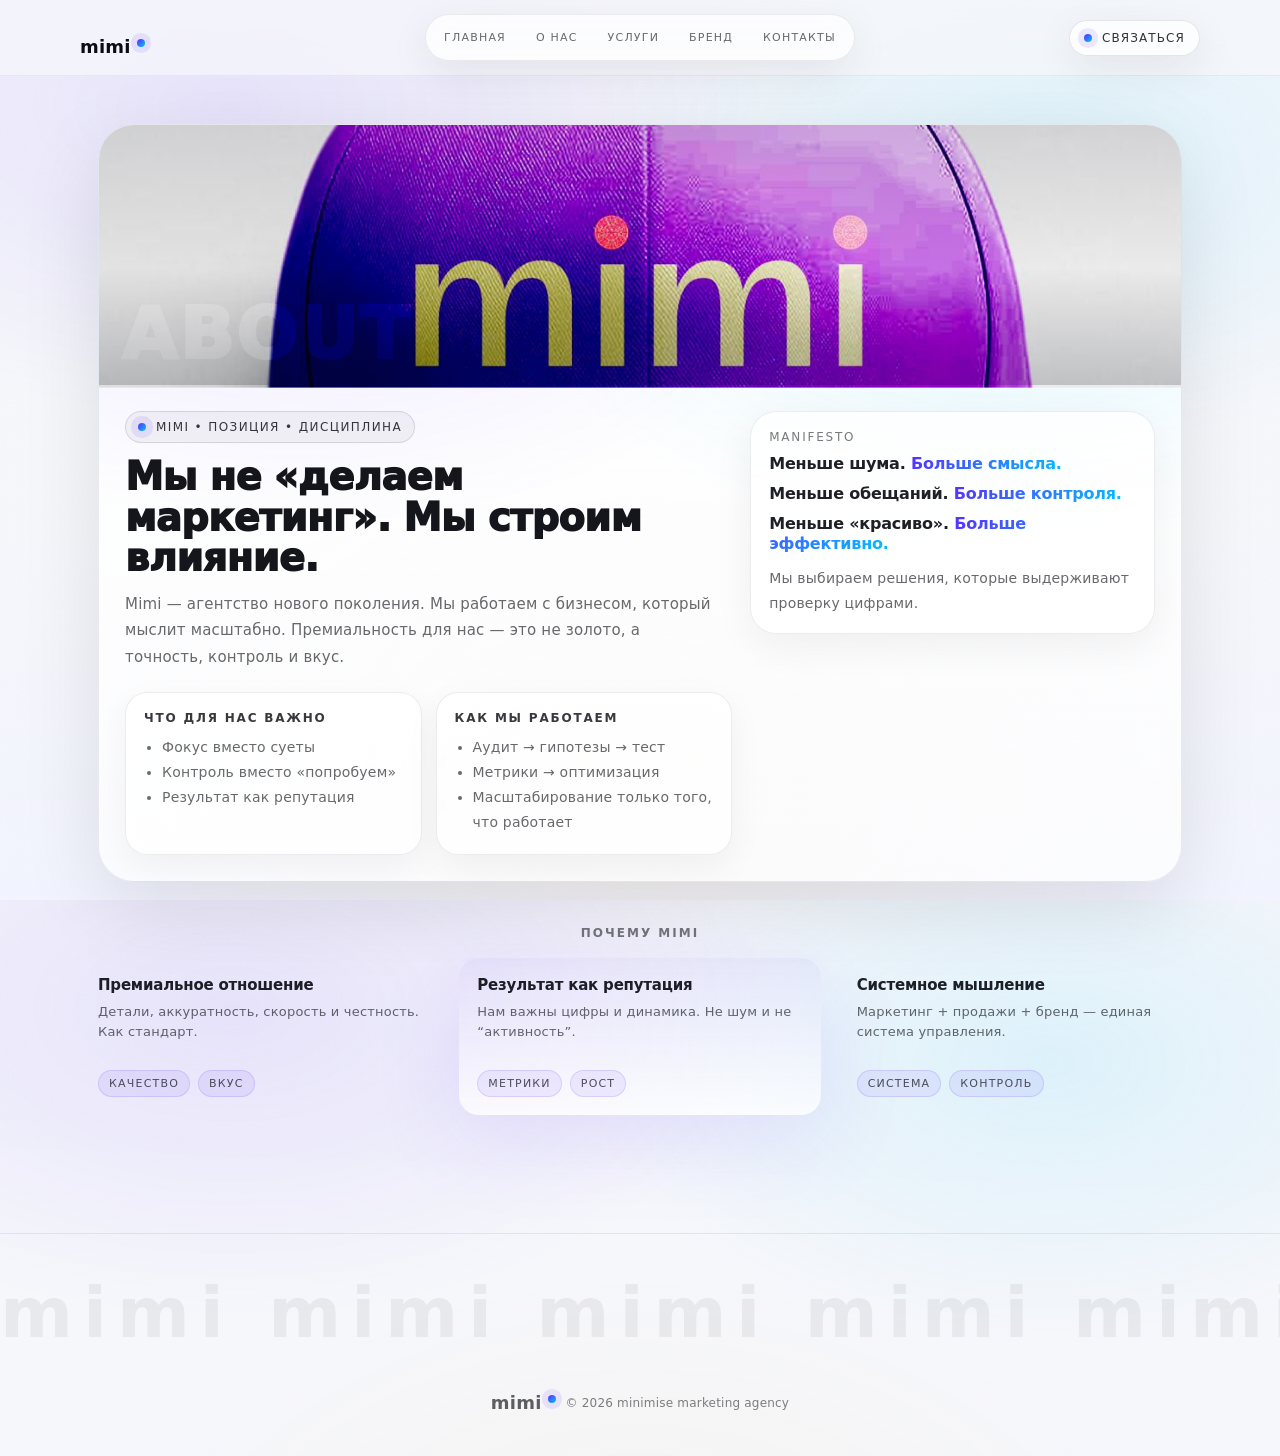
==== mimi - page/about.html @ a6c49bd4 "Add files via upload" ====
<!doctype html>
<html lang="ru">
<head>
  <meta charset="utf-8" />
  <meta name="viewport" content="width=device-width,initial-scale=1" />
  <title>О нас — mimi</title>
  <meta name="description" content="mimi — агентство нового поколения. Премиальное отношение. Результат как репутация." />

  <link rel="stylesheet" href="https://cdn.jsdelivr.net/npm/bootstrap-icons@1.11.3/font/bootstrap-icons.min.css" />

  <style>
    :root{
      --page-accent: rgba(91,44,255,.10);
      --page-accent2: rgba(0,194,255,.10);
    }
    .page-hero{
      padding: 18px;
    }
    .page-hero .shell{
      border-radius: 36px;
      border: 1px solid rgba(15,23,42,.08);
      box-shadow: 0 24px 80px rgba(2,6,23,.10);
      overflow:hidden;
      background:
        radial-gradient(900px 520px at 18% 12%, var(--page-accent), transparent 60%),
        radial-gradient(760px 460px at 82% 18%, var(--page-accent2), transparent 62%),
        linear-gradient(180deg, rgba(255,255,255,.92), rgba(255,255,255,.72));
    }
    .page-hero .band{
      position:relative;
      min-height: 260px;
      background: #e9edf7;
    }
    .page-hero .band img{
      position:absolute; inset:0;
      width:100%; height:100%;
      object-fit: cover;
      object-position: center 35%;
      transform: scale(1.02);
      filter: saturate(1.03) contrast(1.02);
    }
    .page-hero .band::after{
      content:"";
      position:absolute; inset:0;
      background: linear-gradient(180deg, rgba(2,6,23,.10), rgba(2,6,23,.00) 55%, rgba(2,6,23,.18));
      pointer-events:none;
    }
    .page-hero .water{
      position:absolute; inset:0;
      display:flex; align-items:flex-end;
      padding: 18px 22px;
      pointer-events:none;
      mix-blend-mode: soft-light;
    }
    .page-hero .water span{
      font-size: clamp(34px, 6vw, 72px);
      font-weight: 950;
      letter-spacing: 2px;
      text-transform: uppercase;
      color: rgba(255,255,255,.55);
      line-height: .9;
      white-space: nowrap;
    }
    .page-hero .body{
      padding: 26px;
      display:grid;
      grid-template-columns: 1.2fr .8fr;
      gap: 18px;
      align-items:start;
    }
    .page-hero h1{
      margin:0;
      font-size: clamp(28px, 3.0vw, 48px);
      line-height: 1.06;
      letter-spacing: -0.6px;
      font-weight: 950;
      color: rgba(11,13,18,.96);
    }
    .page-hero p{
      margin: 12px 0 0;
      color: rgba(11,13,18,.62);
      line-height: 1.75;
      font-size: 15px;
      max-width: 62ch;
    }
    .manifesto{
      border-radius: 26px;
      border: 1px solid rgba(15,23,42,.08);
      background: rgba(255,255,255,.78);
      box-shadow: 0 12px 40px rgba(2,6,23,.06);
      padding: 18px;
    }
    .manifesto .cap{
      font-size: 12px;
      letter-spacing: 1.8px;
      text-transform: uppercase;
      color: rgba(11,13,18,.55);
      margin-bottom: 10px;
    }
    .manifesto .line{
      font-weight: 900;
      letter-spacing:-.2px;
      color: rgba(11,13,18,.92);
      line-height: 1.25;
      margin: 10px 0;
    }
    .manifesto .line b{
      background: linear-gradient(135deg, #5b2cff, #00c2ff);
      -webkit-background-clip:text;
      background-clip:text;
      color: transparent;
    }
    .split{
      margin-top: 22px;
      display:grid;
      grid-template-columns: 1fr 1fr;
      gap: 14px;
    }
    .pane{
      border-radius: 22px;
      border: 1px solid rgba(15,23,42,.08);
      background: rgba(255,255,255,.72);
      box-shadow: 0 12px 34px rgba(2,6,23,.05);
      padding: 18px;
    }
    .pane h3{
      margin:0;
      font-size: 12px;
      letter-spacing: 1.8px;
      text-transform: uppercase;
      color: rgba(11,13,18,.82);
    }
    .pane ul{
      margin: 10px 0 0 18px;
      padding: 0;
      color: rgba(11,13,18,.62);
      line-height:1.8;
      font-size: 14px;
    }

    @media (max-width: 980px){
      .page-hero .body{ grid-template-columns: 1fr; }
      .split{ grid-template-columns: 1fr; }
    }
  </style>

  <style>
     :root{
      --bg: #f6f7fb;
      --bg2: #ffffff;
      --text: #0b0d12;
      --muted: rgba(11,13,18,.62);
      --muted2: rgba(11,13,18,.45);
      --stroke: rgba(15, 23, 42, .10);
      --stroke2: rgba(15, 23, 42, .16);

      --brand: #5b2cff;           /* soft violet */
      --brand2:#00c2ff;           /* cyan */
      --lime: #eaff41;

      --shadow: 0 24px 80px rgba(2,6,23,.10);
      --shadow2: 0 12px 40px rgba(2,6,23,.08);

      --r-xl: 28px;
      --r-lg: 20px;
      --r-md: 16px;
      --r-sm: 14px;

      --container: 1120px;
      --gap: 18px;

      --ease: cubic-bezier(.2,.8,.2,1);
      --t: 220ms var(--ease);
      --t2: 520ms var(--ease);

      --blur: 12px;
    }

    *{ box-sizing:border-box; }
    html,body{ height:100%; }
    body{
      margin:0;
      color: var(--text);
      background:
        radial-gradient(900px 520px at 18% 12%, rgba(91,44,255,.10), transparent 60%),
        radial-gradient(760px 460px at 82% 18%, rgba(0,194,255,.10), transparent 62%),
        radial-gradient(900px 680px at 50% 88%, rgba(255,176,0,.06), transparent 62%),
        linear-gradient(180deg, #f7f7fb 0%, #f6f7fb 60%, #f2f4ff 100%);
      font-family: ui-sans-serif, system-ui, -apple-system, Segoe UI, Roboto, Inter, Arial, "Helvetica Neue", sans-serif;
      letter-spacing: .2px;
      overflow-x:hidden;
    }

    a{ color:inherit; text-decoration:none; }
    button{ font:inherit; color:inherit; background:none; border:none; }
    img{ max-width:100%; height:auto; }

    .container{
      width:min(var(--container), calc(100% - 40px));
      margin-inline:auto;
    }

    /* ====== subtle grain (optional, clean) ====== */
    .grain{
      pointer-events:none;
      position:fixed;
      inset:-30%;
      z-index:-1;
      background-image:url("data:image/svg+xml,%3Csvg xmlns='http://www.w3.org/2000/svg' width='220' height='220'%3E%3Cfilter id='n'%3E%3CfeTurbulence type='fractalNoise' baseFrequency='.8' numOctaves='3' stitchTiles='stitch'/%3E%3C/filter%3E%3Crect width='220' height='220' filter='url(%23n)' opacity='.2'/%3E%3C/svg%3E");
      opacity:.05;
      mix-blend-mode:multiply;
      transform:rotate(2deg);
    }

    /* ====== Header (Apple-ish pill nav) ====== */
    header{
      position: sticky;
      top:0;
      z-index:50;
      background: rgba(246,247,251,.72);
      backdrop-filter: blur(var(--blur));
      border-bottom: 1px solid rgba(15, 23, 42, .06);
    }

    .topbar{
      display:flex;
      align-items:center;
      justify-content:space-between;
      padding: 14px 0;
      gap: 14px;
    }

    .brand{
      display:flex;
      align-items:center;
      gap:10px;
      min-width: 180px;
    }

    .logo{
      font-weight: 860;
      letter-spacing: .2px;
      font-size: 18px;
      line-height:1;
      text-transform: lowercase;
      position:relative;
    }
    .logo::after{
      content:"";
      display:inline-block;
      width:8px;height:8px;
      border-radius:999px;
      background: linear-gradient(135deg, var(--brand), var(--brand2));
      margin-left:6px;
      transform: translateY(-6px);
      box-shadow: 0 0 0 6px rgba(91,44,255,.10);
    }

    .nav-pill{
      display:flex;
      align-items:center;
      justify-content:center;
      gap: 6px;
      padding: 6px;
      border-radius: 999px;
      border: 1px solid rgba(15,23,42,.08);
      background: rgba(255,255,255,.68);
      box-shadow: var(--shadow2);
      backdrop-filter: blur(var(--blur));
    }

    .navlink{
      font-size: 11px;
      text-transform: uppercase;
      letter-spacing: 1.2px;
      color: rgba(11,13,18,.62);
      padding: 10px 12px;
      border-radius: 999px;
      transition: background var(--t), color var(--t), transform var(--t);
      white-space:nowrap;
    }
    .navlink:hover{
      color: rgba(11,13,18,.92);
      background: rgba(91,44,255,.08);
      transform: translateY(-1px);
    }

    .header-actions{
      display:flex;
      justify-content:flex-end;
      min-width: 180px;
      gap: 10px;
      align-items:center;
    }

    /* UIverse-like button style */
    .btn{
      display:inline-flex;
      align-items:center;
      justify-content:center;
      gap: 10px;
      padding: 12px 16px;
      border-radius: 999px;
      border: 1px solid rgba(15,23,42,.10);
      background: rgba(255,255,255,.72);
      cursor:pointer;
      transition: transform var(--t), background var(--t), border-color var(--t), box-shadow var(--t);
      box-shadow: var(--shadow2);
      user-select:none;
      font-size: 14px;
      color: rgba(11,13,18,.92);
    }
    .btn:hover{
      transform: translateY(-2px);
      background: rgba(255,255,255,.92);
      border-color: rgba(91,44,255,.22);
      box-shadow: var(--shadow);
    }

    .btn-primary{
      background: linear-gradient(135deg, rgba(91,44,255,.95), rgba(0,194,255,.90));
      border-color: rgba(91,44,255,.35);
      color:#fff;
      box-shadow: 0 18px 60px rgba(91,44,255,.18);
    }
    .btn-primary:hover{
      transform: translateY(-2px) scale(1.01);
      box-shadow: 0 26px 90px rgba(91,44,255,.22);
      border-color: rgba(0,194,255,.40);
    }

    /* UIverse-like arrow chip */
    .btn .arrow{
      width: 28px; height: 28px;
      border-radius: 999px;
      background: rgba(255,255,255,.18);
      display:inline-grid; place-items:center;
      transition: transform var(--t), background var(--t);
    }
    .btn:hover .arrow{ transform: translateX(2px); }
    .btn:not(.btn-primary) .arrow{ background: rgba(11,13,18,.06); }

    .pill-mini{
      display:inline-flex;
      align-items:center;
      gap:10px;
      padding: 10px 14px;
      border-radius:999px;
      border: 1px solid rgba(15,23,42,.10);
      background: rgba(255,255,255,.72);
      box-shadow: var(--shadow2);
      transition: transform var(--t), background var(--t), border-color var(--t);
      cursor:pointer;
      user-select:none;
      white-space:nowrap;
      font-size: 12px;
      letter-spacing: 1.1px;
      text-transform: uppercase;
      color: rgba(11,13,18,.84);
    }
    .pill-mini:hover{
      transform: translateY(-2px);
      background: rgba(255,255,255,.92);
      border-color: rgba(91,44,255,.22);
    }
    .pill-mini .dot{
      width:8px;height:8px;border-radius:99px;
      background: linear-gradient(135deg, var(--brand), var(--brand2));
      box-shadow: 0 0 0 6px rgba(91,44,255,.10);
    }

    .burger{
      display:none;
      width: 44px;
      height: 44px;
      border-radius: 999px;
      border: 1px solid rgba(15,23,42,.10);
      background: rgba(255,255,255,.72);
      box-shadow: var(--shadow2);
      cursor:pointer;
      transition: transform var(--t), background var(--t), border-color var(--t);
    }
    .burger:hover{
      transform: translateY(-2px);
      background: rgba(255,255,255,.92);
      border-color: rgba(91,44,255,.22);
    }
    .burger span{
      display:block;
      width: 16px;
      height: 2px;
      margin: 2px auto;
      background: rgba(11,13,18,.82);
      border-radius: 99px;
    }

    /* ====== Mobile menu ====== */
    .menu-overlay{
      position: fixed;
      inset: 0;
      z-index: 80;
      display: none;
      background: rgba(2,6,23,.45);
      backdrop-filter: blur(10px);
    }
    .menu-overlay.open{ display:block; }

    .menu-panel{
      position: absolute;
      right: 12px;
      left: 12px;
      top: 12px;
      border-radius: 22px;
      border: 1px solid rgba(255,255,255,.18);
      background: rgba(255,255,255,.90);
      box-shadow: 0 24px 80px rgba(2,6,23,.28);
      padding: 14px;
      transform: translateY(-8px);
      opacity: 0;
      transition: transform var(--t2), opacity var(--t2);
    }
    .menu-overlay.open .menu-panel{
      transform: translateY(0);
      opacity: 1;
    }

    .menu-head{
      display:flex;
      align-items:center;
      justify-content:space-between;
      gap: 12px;
      padding: 6px 6px 10px;
      border-bottom: 1px solid rgba(15,23,42,.08);
    }
    .menu-close{
      width: 44px;
      height: 44px;
      border-radius: 999px;
      border: 1px solid rgba(15,23,42,.10);
      background: rgba(255,255,255,.80);
      cursor:pointer;
      font-size: 24px;
      line-height: 1;
    }
    .menu-links{
      display:grid;
      gap: 8px;
      padding: 12px 6px;
    }
    .menu-link{
      padding: 12px 14px;
      border-radius: 16px;
      border: 1px solid rgba(15,23,42,.08);
      background: rgba(91,44,255,.06);
      color: rgba(11,13,18,.90);
      font-size: 12px;
      letter-spacing: 1.2px;
      text-transform: uppercase;
    }
    .menu-actions{ padding: 6px; display:grid; gap: 10px; }
    .hint{ font-size: 12px; color: rgba(11,13,18,.55); }

    body.menu-open{ overflow:hidden; }

    /* ====== Sections / cards ====== */
    main{ padding: 30px 0 64px; }

    .card{
      background: rgba(255,255,255,.72);
      border: 1px solid rgba(15,23,42,.08);
      border-radius: var(--r-xl);
      box-shadow: var(--shadow2);
      overflow:hidden;
      position:relative;
    }

    .section-head{
      display:flex;
      align-items:flex-end;
      justify-content:space-between;
      gap: 16px;
      margin-top: 26px;
    }

    .section-title{
      margin:0;
      font-size: 12px;
      letter-spacing: 2px;
      text-transform: uppercase;
      width: 100%;
      color: rgba(11,13,18,.55);
      text-align: center;
    }

    .grid{
      display:grid;
      gap: var(--gap);
      margin-top: var(--gap);
    }
    .grid-2{ grid-template-columns: 1fr 1fr; }
    .grid-3{ grid-template-columns: 1fr 1fr 1fr; }

    /* ====== HERO (UPDATED: premium + photo) ====== */
    .hero{ padding: 18px; }

    .hero-shell{
      padding: 0; /* photo needs edge-to-edge inside */
      border-radius: calc(var(--r-xl) + 8px);
      border: 1px solid rgba(15,23,42,.08);
      box-shadow: var(--shadow);
      overflow:hidden;
      display:grid;
      grid-template-columns: 1.1fr .9fr;
      min-height: 560px;
      background: rgba(255,255,255,.72);
      position: relative;
      isolation: isolate;
    }

    /* top photo band (like SMARTBOT large image area) */
    .hero-band{
      grid-column: 1 / -1;
      position: relative;
      min-height: 280px;
      background: #e9edf7;
      overflow:hidden;
    }

    .hero-band img{
      position:absolute;
      inset:0;
      width:100%;
      height:100%;
      object-fit: cover;
      object-position: center 30%;
      transform: scale(1.02);
      filter: saturate(1.02) contrast(1.02);
    }

    /* subtle overlay for readability */
    .hero-band::after{
      content:"";
      position:absolute;
      inset:0;
      background:
        radial-gradient(900px 520px at 10% 10%, rgba(91,44,255,.22), transparent 55%),
        radial-gradient(760px 460px at 92% 12%, rgba(0,194,255,.18), transparent 60%),
        linear-gradient(180deg, rgba(2,6,23,.08), rgba(2,6,23,.00) 55%, rgba(2,6,23,.14));
      pointer-events:none;
      z-index:1;
    }

    /* big watermark text across photo */
    .hero-watermark{
      position:absolute;
      inset: 0;
      z-index: 2;
      display:flex;
      align-items:flex-end;
      padding: 18px 22px;
      pointer-events:none;
      mix-blend-mode: soft-light;
    }
    .hero-watermark span{
      font-size: clamp(40px, 7vw, 86px);
      font-weight: 950;
      letter-spacing: 2px;
      text-transform: uppercase;
      color: rgba(255,255,255,.55);
      line-height: .9;
      white-space: nowrap;
    }

    .hero-body{
      grid-column: 1 / -1;
      display:grid;
      grid-template-columns: 1.1fr .9fr;
      gap: 22px;
      padding: 26px;
      background:
        linear-gradient(180deg, rgba(255,255,255,.92), rgba(255,255,255,.72));
    }

    /* stronger, more confident first screen typography */
    .kicker{
      display:inline-flex;
      align-items:center;
      gap:10px;
      padding: 8px 12px;
      border-radius:999px;
      border: 1px solid rgba(15,23,42,.12);
      background: rgba(11,13,18,.04);
      color: rgba(11,13,18,.82);
      font-size: 12px;
      letter-spacing: 1.4px;
      text-transform: uppercase;
      margin-bottom: 14px;
    }
    .kicker i{
      width:8px;height:8px;border-radius:99px;
      background: linear-gradient(135deg, var(--brand), var(--brand2));
      box-shadow: 0 0 0 7px rgba(91,44,255,.10);
      display:inline-block;
    }

    .h1{
      margin: 0;
      font-size: clamp(34px, 3.7vw, 62px);
      line-height: 1.02;
      letter-spacing: -0.8px;
      font-weight: 950;
      color: rgba(11,13,18,.96);
    }
    .h1 .accent{
      background: linear-gradient(135deg, var(--brand), var(--brand2));
      -webkit-background-clip: text;
      background-clip: text;
      color: transparent;
    }

    .lead{
      margin: 14px 0 0;
      color: rgba(11,13,18,.62);
      font-size: 15.5px;
      line-height: 1.7;
      max-width: 58ch;
    }

    /* premium “proof” row (tight, confident, minimal) */
    .proof{
      display:flex;
      flex-wrap:wrap;
      gap: 10px;
      margin-top: 16px;
    }
    .proof .p{
      display:inline-flex;
      align-items:center;
      gap: 8px;
      padding: 8px 10px;
      border-radius: 999px;
      border: 1px solid rgba(15,23,42,.10);
      background: rgba(255,255,255,.72);
      color: rgba(11,13,18,.78);
      font-size: 12px;
      letter-spacing: 1.1px;
      text-transform: uppercase;
      box-shadow: 0 10px 26px rgba(2,6,23,.06);
    }
    .proof .p i{ opacity:.9; }

    .hero-actions{
      display:flex;
      flex-wrap:wrap;
      gap: 12px;
      margin: 22px 0 0;
      align-items:center;
    }

    .socials{
      display:flex;
      gap: 10px;
      margin-left: 4px;
    }
    .iconbtn{
      width: 42px; height: 42px;
      border-radius: 999px;
      display:grid; place-items:center;
      border: 1px solid rgba(15,23,42,.10);
      background: rgba(255,255,255,.72);
      box-shadow: var(--shadow2);
      transition: transform var(--t), background var(--t), border-color var(--t);
    }
    .iconbtn:hover{
      transform: translateY(-2px);
      border-color: rgba(91,44,255,.22);
      background: rgba(91,44,255,.06);
    }

    /* right hero mock (kept) */
    .mock{
      border-radius: 26px;
      border: 1px solid rgba(15,23,42,.10);
      background: rgba(255,255,255,.80);
      box-shadow: var(--shadow);
      padding: 16px;
      overflow:hidden;
      position:relative;
      min-height: 360px;
    }
    .mock::before{
      content:"";
      position:absolute;
      inset:-40%;
      background:
        radial-gradient(420px 280px at 30% 30%, rgba(91,44,255,.16), transparent 60%),
        radial-gradient(420px 280px at 70% 60%, rgba(0,194,255,.12), transparent 60%);
      transform: rotate(8deg);
      opacity:.9;
      pointer-events:none;
    }
    .mock-top{
      position:relative;
      display:flex;
      align-items:center;
      justify-content:space-between;
      gap: 12px;
      margin-bottom: 14px;
    }
    .mock-chip{
      display:inline-flex;
      align-items:center;
      gap: 8px;
      padding: 10px 12px;
      border-radius: 999px;
      border: 1px solid rgba(15,23,42,.10);
      background: rgba(255,255,255,.78);
      color: rgba(11,13,18,.78);
      font-size: 12px;
    }
    .mock-search{
      flex:1;
      display:flex;
      align-items:center;
      gap: 8px;
      padding: 10px 12px;
      border-radius: 999px;
      border: 1px solid rgba(15,23,42,.10);
      background: rgba(255,255,255,.78);
      color: rgba(11,13,18,.55);
      font-size: 12px;
    }
    .mock-grid{
      position:relative;
      display:grid;
      gap: 12px;
      margin-top: 12px;
    }
    .mock-card{
      border-radius: 18px;
      border: 1px solid rgba(15,23,42,.10);
      background: rgba(255,255,255,.78);
      padding: 14px;
      box-shadow: 0 10px 26px rgba(2,6,23,.08);
    }
    .mock-card .row{
      display:flex;
      align-items:flex-start;
      justify-content:space-between;
      gap: 10px;
    }
    .badge{
      width: 38px; height: 38px;
      border-radius: 14px;
      background: linear-gradient(135deg, rgba(91,44,255,.16), rgba(0,194,255,.14));
      border: 1px solid rgba(91,44,255,.18);
      display:grid;
      place-items:center;
      color: rgba(11,13,18,.85);
    }
    .mock-title{
      margin:0;
      font-weight: 820;
      font-size: 14px;
      letter-spacing: -.2px;
    }
    .mock-sub{
      margin: 4px 0 0;
      font-size: 12px;
      color: rgba(11,13,18,.55);
    }
    .tagrow{ display:flex; gap: 8px; flex-wrap:wrap; margin-top: 10px; }
    .tag{
      font-size: 11px;
      padding: 6px 10px;
      border-radius: 999px;
      border: 1px solid rgba(15,23,42,.10);
      background: rgba(255,255,255,.72);
      color: rgba(11,13,18,.70);
    }

    /* ====== Services (your content preserved, layout cleaned) ====== */
    .services{
      padding: 24px;
    }
    .services-head{
      display:flex;
      align-items:flex-start;
      justify-content:space-between;
      gap: 18px;
      flex-wrap:wrap;
      margin-bottom: 16px;
    }
    .services-title{
      margin:0;
      font-size: 24px;
      letter-spacing: -0.4px;
      font-weight: 880;
    }
    .services-lead{
      margin: 8px 0 0;
      color: rgba(11,13,18,.62);
      line-height: 1.75;
      max-width: 70ch;
    }
    .services-grid{
      display:grid;
      grid-template-columns: repeat(12, 1fr);
      gap: 14px;
      margin-top: 16px;
    }
    .svc{
      grid-column: span 6;
      border-radius: 20px;
      border: 1px solid rgba(15,23,42,.08);
      background: rgba(255,255,255,.78);
      box-shadow: 0 12px 40px rgba(2,6,23,.06);
      padding: 18px;
      transition: transform var(--t), border-color var(--t), box-shadow var(--t);
    }
    .svc:hover{
      transform: translateY(-3px);
      border-color: rgba(91,44,255,.20);
      box-shadow: 0 18px 60px rgba(2,6,23,.10);
    }
    .svc h3{
      margin:0;
      font-size: 16px;
      font-weight: 860;
      letter-spacing: -.2px;
      display:flex;
      align-items:center;
      gap: 10px;
    }
    .svc h3 .svc-ic{
      width: 34px; height: 34px;
      border-radius: 14px;
      background: linear-gradient(135deg, rgba(91,44,255,.16), rgba(0,194,255,.14));
      border: 1px solid rgba(91,44,255,.18);
      display:grid;
      place-items:center;
      color: rgba(11,13,18,.85);
      flex: 0 0 auto;
    }
    .svc p, .svc li{
      color: rgba(11,13,18,.62);
      line-height: 1.7;
      font-size: 13px;
    }
    .svc ul{
      margin: 10px 0 0 18px;
      padding: 0;
    }
    .svc b{ color: rgba(11,13,18,.92); }

    /* ====== Tiles (values / tariffs) ====== */
    .tile{
      padding: 18px;
      border-radius: var(--r-lg);
      min-height: 148px;
      display:flex;
      flex-direction:column;
      justify-content:space-between;
      transition: transform var(--t), border-color var(--t), background var(--t), box-shadow var(--t);
      background: transparent;
    }
    .tile:hover{
      transform: translateY(-3px);
      border-color: rgba(91,44,255,.18);
      box-shadow: var(--shadow);
    }
    .tile .t-title{
      margin:0;
      font-weight: 860;
      letter-spacing:-.2px;
      font-size: 15px;
      color: rgba(11,13,18,.92);
    }
    .tile .t-sub{
      margin-top: 8px;
      color: rgba(11,13,18,.62);
      font-size: 13px;
      line-height: 1.6;
    }
    .tile.active{
      border-color: rgba(91,44,255,.24);
      box-shadow: 0 26px 90px rgba(91,44,255,.10);
      background: linear-gradient(180deg, rgba(91,44,255,.06), rgba(255,255,255,.72));
    }

    .chiprow{
      display:flex;
      gap: 8px;
      flex-wrap:wrap;
      margin-top: 14px;
    }
    .chip{
      font-size: 11px;
      text-transform: uppercase;
      letter-spacing: 1.2px;
      color: rgba(11,13,18,.70);
      background: rgba(91,44,255,.08);
      border: 1px solid rgba(91,44,255,.14);
      padding: 6px 10px;
      border-radius: 999px;
    }

    .big-block{
      padding: 20px;
      border-radius: var(--r-xl);
      min-height: 140px;
      background: rgba(255,255,255,.72);
      border: 1px solid rgba(15,23,42,.08);
      box-shadow: var(--shadow2);
    }
    .big-block .label{
      font-size: 12px;
      color: rgba(11,13,18,.52);
      text-transform: uppercase;
      letter-spacing: 1.8px;
    }
    .big-block .text{
      margin-top: 12px;
      color: rgba(11,13,18,.70);
      font-size: 14px;
      line-height: 1.75;
      max-width: 100%;
    }
    .big-block.important{
      max-width: 760px;
      margin: 0 auto;
      text-align:center;
    }

    /* ====== Brand gallery (kept, cleaner) ====== */
    .brand{ margin-top: var(--gap); }

    .brand-grid{
      display:grid;
      grid-template-columns: repeat(12, 1fr);
      grid-auto-rows: 10px;
      gap: 10px;
    }

    .brand-item{
      margin: 0;
      border-radius: 22px;
      overflow:hidden;
      border: 1px solid rgba(15,23,42,.10);
      background: rgba(255,255,255,.72);
      box-shadow: var(--shadow2);
      position: relative;
      cursor:pointer;
      transition: transform var(--t), border-color var(--t), box-shadow var(--t), background var(--t);
    }
    .brand-item{ grid-column: span 4; grid-row: span 12; }
    .brand-item.tall{ grid-row: span 22; }

    .brand-item::after{
      content:"";
      position:absolute;
      inset:0;
      background: linear-gradient(180deg, transparent 58%, rgba(2,6,23,.28));
      opacity: .8;
      pointer-events:none;
    }
    .brand-item img{
      width:100%;
      height:100%;
      display:block;
      object-fit: cover;
      transform: scale(1.01);
      transition: transform var(--t2), filter var(--t);
      filter: saturate(1.02) contrast(1.03);
    }
    .brand-item:hover{
      transform: translateY(-3px);
      border-color: rgba(91,44,255,.20);
      background: rgba(255,255,255,.86);
      box-shadow: var(--shadow);
    }
    .brand-item:hover img{ transform: scale(1.06); }

    .lightbox{
      position: fixed;
      inset: 0;
      z-index: 120;
      display: none;
      place-items: center;
      background: rgba(2,6,23,.55);
      backdrop-filter: blur(10px);
      padding: 18px;
    }
    .lightbox.open{ display:grid; }

    .lightbox-img{
      max-width: min(1100px, 96vw);
      max-height: 86vh;
      border-radius: 22px;
      border: 1px solid rgba(255,255,255,.18);
      box-shadow: 0 24px 90px rgba(2,6,23,.45);
      background: rgba(255,255,255,.04);
    }
    .lightbox-close{
      position: fixed;
      top: 14px;
      right: 14px;
      width: 46px;
      height: 46px;
      border-radius: 999px;
      border: 1px solid rgba(255,255,255,.22);
      background: rgba(255,255,255,.14);
      color: rgba(255,255,255,.92);
      font-size: 26px;
      line-height: 1;
      cursor: pointer;
    }

    /* ====== Contact (kept, cleaner) ====== */
    .contact-mini{ margin-top: var(--gap); }
    .contact-card{ padding: 18px; }

    .contact-top{
      display:flex;
      align-items:center;
      justify-content:space-between;
      gap: 14px;
      padding-bottom: 12px;
      border-bottom: 1px solid rgba(15,23,42,.08);
    }
    .contact-sub{
      margin-top: 6px;
      color: rgba(11,13,18,.62);
      font-size: 13px;
      line-height: 1.45;
    }

    .contact-list{
      display:grid;
      grid-template-columns: repeat(2, 1fr);
      gap: 12px;
      padding-top: 12px;
      width: 100%;
      margin: 14px auto 0;
    }

    .contact-row{
      display:grid;
      grid-template-columns: 18px 1fr auto;
      align-items:center;
      gap: 10px;
      padding: 12px 12px;
      border-radius: 16px;
      border: 1px solid rgba(15,23,42,.08);
      background: rgba(255,255,255,.72);
      box-shadow: 0 12px 34px rgba(2,6,23,.05);
      transition: transform var(--t), border-color var(--t), background var(--t), box-shadow var(--t);
    }
    .contact-row i{
      font-size: 16px;
      opacity: .95;
      color: rgba(11,13,18,.86);
    }
    .contact-row span{
      color: rgba(11,13,18,.55);
      font-size: 12px;
      letter-spacing: 1.1px;
      text-transform: uppercase;
    }
    .contact-row b{
      color: rgba(11,13,18,.90);
      font-weight: 800;
      font-size: 13px;
    }
    .contact-row:hover{
      transform: translateY(-2px);
      border-color: rgba(91,44,255,.20);
      background: rgba(255,255,255,.92);
      box-shadow: var(--shadow2);
    }

    .contact-note{
      margin-top: 14px;
      color: rgba(11,13,18,.45);
      font-size: 12px;
      line-height: 1.5;
      text-align: center;
    }

    /* ====== Footer ====== */
    footer{
      margin-top: 54px;
      padding: 28px 0 44px;
      border-top: 1px solid rgba(15,23,42,.08);
      color: rgba(11,13,18,.65);
    }

    .mimi-wall{
      margin-top: 10px;
      font-size: clamp(30px, 6vw, 70px);
      letter-spacing: 10px;
      font-weight: 900;
      color: rgba(11,13,18,.06);
      text-transform: lowercase;
      white-space:nowrap;
      overflow:hidden;
      user-select:none;
    }
    .mimi-wall span{
      display:inline-block;
      animation: marquee 18s linear infinite;
      padding-right: 40px;
    }
    @keyframes marquee{
      from{ transform: translateX(0); }
      to{ transform: translateX(-50%); }
    }

    .foot{
      display:flex;
      justify-content:center;
      gap: 18px;
      flex-wrap:wrap;
      align-items:center;
      padding-top: 22px;
    }
    .tagline{
      font-size: 12px;
      color: rgba(11,13,18,.52);
    }

    /* ====== Reveal animation ====== */
    [data-reveal]{
      opacity:0;
      transform: translateY(14px);
      transition: opacity var(--t2), transform var(--t2);
    }
    [data-reveal].in{
      opacity:1;
      transform: translateY(0);
    }

    /* ====== Responsive ====== */
    @media (max-width: 980px){
      :root{ --gap: 14px; --r-xl: 22px; }
      .nav-pill{ display:none; }
      .burger{ display:inline-grid; place-items:center; }
      main{ padding: 18px 0 46px; }

      .hero-shell{ grid-template-columns: 1fr; min-height: unset; }
      .hero-body{ grid-template-columns: 1fr; }
      .mock{ min-height: 340px; }

      .grid-2{ grid-template-columns: 1fr; }
      .grid-3{ grid-template-columns: 1fr; }

      .services-grid{ grid-template-columns: 1fr; }
      .svc{ grid-column: span 12; }

      .brand-grid{ grid-template-columns: repeat(6, 1fr); gap: 8px; }
      .brand-item{ grid-column: span 3; grid-row: span 8; border-radius: 18px; }
      .brand-item.tall{ grid-row: span 16; }

      .contact-list{ grid-template-columns: 1fr; }
      .contact-row{ grid-template-columns: 18px 1fr; }
      .contact-row b{ grid-column: 2; }
    }

    @media (max-width: 560px){
      .container{ width: min(var(--container), calc(100% - 18px)); }
      .header-actions{ min-width:auto; }
      .brand{ min-width:auto; }
      .btn{ padding: 10px 12px; font-size: 13px; }
      .btn .arrow{ width: 26px; height: 26px; }
      .h1{ letter-spacing: -0.4px; }
      .hero-watermark span{ letter-spacing: 1px; }
    }

    /* Accessibility: reduce motion */
    @media (prefers-reduced-motion: reduce){
      *{ scroll-behavior:auto !important; }
      [data-reveal]{ transition:none !important; transform:none !important; opacity:1 !important; }
      .mimi-wall span{ animation:none !important; }
      .btn, .navlink, .tile, .svc, .brand-item{ transition:none !important; }
    }
  </style>
</head>

<body>

  <div class="grain"></div>

  <header>
    <div class="container">
      <div class="topbar">
        <div class="brand">
          <div class="logo" aria-label="mimi">mimi</div>
        </div>

        <nav class="nav-pill" aria-label="Навигация">
          <a class="navlink" href="index.html">Главная</a>
          <a class="navlink" href="about.html">О нас</a>
          <a class="navlink" href="services.html">Услуги</a>
          <a class="navlink" href="work.html">Бренд</a>
          <a class="navlink" href="contact.html">Контакты</a>
        </nav>

        <div class="header-actions">
          <a class="pill-mini" href="contact.html">
            <span class="dot" aria-hidden="true"></span>
            <span>связаться</span>
          </a>

          <button class="burger" type="button" aria-label="Открыть меню" aria-controls="mobileMenu" aria-expanded="false">
            <span></span><span></span><span></span>
          </button>
        </div>
      </div>
    </div>
  </header>

  <!-- Mobile menu -->
  <div class="menu-overlay" id="mobileMenu" aria-hidden="true">
    <div class="menu-panel" role="dialog" aria-modal="true" aria-label="Меню">
      <div class="menu-head">
        <div class="brand" style="min-width:auto;">
          <div class="logo">mimi</div>
        </div>
        <button class="menu-close" type="button" aria-label="Закрыть меню">×</button>
      </div>

      <div class="menu-links" aria-label="Навигация">
          <a class="menu-link" href="index.html">Главная</a>
          <a class="menu-link" href="about.html">О нас</a>
          <a class="menu-link" href="services.html">Услуги</a>
          <a class="menu-link" href="work.html">Бренд</a>
          <a class="menu-link" href="contact.html">Контакты</a>
        </div>

      <div class="menu-actions">
        <a class="btn btn-primary" href="contact.html">
          Стать партнёром
          <span class="arrow" aria-hidden="true">
            <svg width="14" height="14" viewBox="0 0 24 24" fill="none">
              <path d="M5 12h12" stroke="white" stroke-width="2.2" stroke-linecap="round"/>
              <path d="M13 6l6 6-6 6" stroke="white" stroke-width="2.2" stroke-linecap="round" stroke-linejoin="round"/>
            </svg>
          </span>
        </a>
        <div class="hint">minimise marketing agency</div>
      </div>
    </div>
  </div>

  <main class="container">
    <section class="page-hero" data-reveal>
      <div class="shell">
        <div class="band" aria-hidden="true">
          <img src="img/brand7.jpg" alt="" loading="eager" decoding="async">
          <div class="water"><span>ABOUT</span></div>
        </div>

        <div class="body">
          <div>
            <div class="kicker"><i aria-hidden="true"></i> mimi • позиция • дисциплина</div>
            <h1>Мы не «делаем маркетинг». Мы <span class="accent">строим влияние</span>.</h1>
            <p>
              Mimi — агентство нового поколения. Мы работаем с бизнесом, который мыслит масштабно.
              Премиальность для нас — это не золото, а точность, контроль и вкус.
            </p>

            <div class="split">
              <div class="pane">
                <h3>Что для нас важно</h3>
                <ul>
                  <li>Фокус вместо суеты</li>
                  <li>Контроль вместо «попробуем»</li>
                  <li>Результат как репутация</li>
                </ul>
              </div>
              <div class="pane">
                <h3>Как мы работаем</h3>
                <ul>
                  <li>Аудит → гипотезы → тест</li>
                  <li>Метрики → оптимизация</li>
                  <li>Масштабирование только того, что работает</li>
                </ul>
              </div>
            </div>
          </div>

          <aside class="manifesto">
            <div class="cap">Manifesto</div>
            <div class="line">Меньше шума. <b>Больше смысла.</b></div>
            <div class="line">Меньше обещаний. <b>Больше контроля.</b></div>
            <div class="line">Меньше «красиво». <b>Больше эффективно.</b></div>
            <p style="margin:12px 0 0;color:rgba(11,13,18,.62);line-height:1.75;font-size:14px;">
              Мы выбираем решения, которые выдерживают проверку цифрами.
            </p>
          </aside>
        </div>
      </div>
    </section>

    <div class="section-head" data-reveal>
      <h2 class="section-title">Почему Mimi</h2>
    </div>

    <section class="grid grid-3" data-reveal>
      <div class="tile">
        <div>
          <p class="t-title">Премиальное отношение</p>
          <p class="t-sub">Детали, аккуратность, скорость и честность. Как стандарт.</p>
        </div>
        <div class="chiprow"><span class="chip">качество</span><span class="chip">вкус</span></div>
      </div>

      <div class="tile active">
        <div>
          <p class="t-title">Результат как репутация</p>
          <p class="t-sub">Нам важны цифры и динамика. Не шум и не “активность”.</p>
        </div>
        <div class="chiprow"><span class="chip">метрики</span><span class="chip">рост</span></div>
      </div>

      <div class="tile">
        <div>
          <p class="t-title">Системное мышление</p>
          <p class="t-sub">Маркетинг + продажи + бренд — единая система управления.</p>
        </div>
        <div class="chiprow"><span class="chip">система</span><span class="chip">контроль</span></div>
      </div>
    </section>
  </main>

  <footer data-reveal>
    <div class="mimi-wall" aria-hidden="true">
      <span>mimi mimi mimi mimi mimi mimi mimi mimi mimi mimi mimi mimi mimi mimi mimi mimi </span>
      <span>mimi mimi mimi mimi mimi mimi mimi mimi mimi mimi mimi mimi mimi mimi mimi mimi </span>
    </div>

    <div class="foot">
      <div class="brand" style="min-width:auto;">
        <div class="logo">mimi</div>
        <div class="tagline">© <span id="year"></span> minimise marketing agency</div>
      </div>
    </div>
  </footer>

  <script>
    // Reveal on scroll
    const io = new IntersectionObserver((entries) => {
      entries.forEach(en => {
        if (en.isIntersecting) {
          en.target.classList.add('in');
          io.unobserve(en.target);
        }
      });
    }, { threshold: 0.12 });
    document.querySelectorAll('[data-reveal]').forEach(el => io.observe(el));

    // Year
    const y = document.getElementById('year');
    if (y) y.textContent = new Date().getFullYear();

    // Mobile menu
    const burger = document.querySelector('.burger');
    const menu = document.getElementById('mobileMenu');
    const menuClose = document.querySelector('.menu-close');

    function openMenu(){
      if (!menu) return;
      menu.classList.add('open');
      document.body.classList.add('menu-open');
      burger?.setAttribute('aria-expanded', 'true');
      menu.setAttribute('aria-hidden', 'false');
    }

    function closeMenu(){
      if (!menu) return;
      menu.classList.remove('open');
      document.body.classList.remove('menu-open');
      burger?.setAttribute('aria-expanded', 'false');
      menu.setAttribute('aria-hidden', 'true');
    }

    burger?.addEventListener('click', () => {
      menu.classList.contains('open') ? closeMenu() : openMenu();
    });

    menuClose?.addEventListener('click', closeMenu);

    menu?.addEventListener('click', (e) => {
      if (e.target === menu) closeMenu();
    });

    document.addEventListener('keydown', (e) => {
      if (e.key === 'Escape' && menu?.classList.contains('open')) closeMenu();
    });
  </script>
</body>
</html>
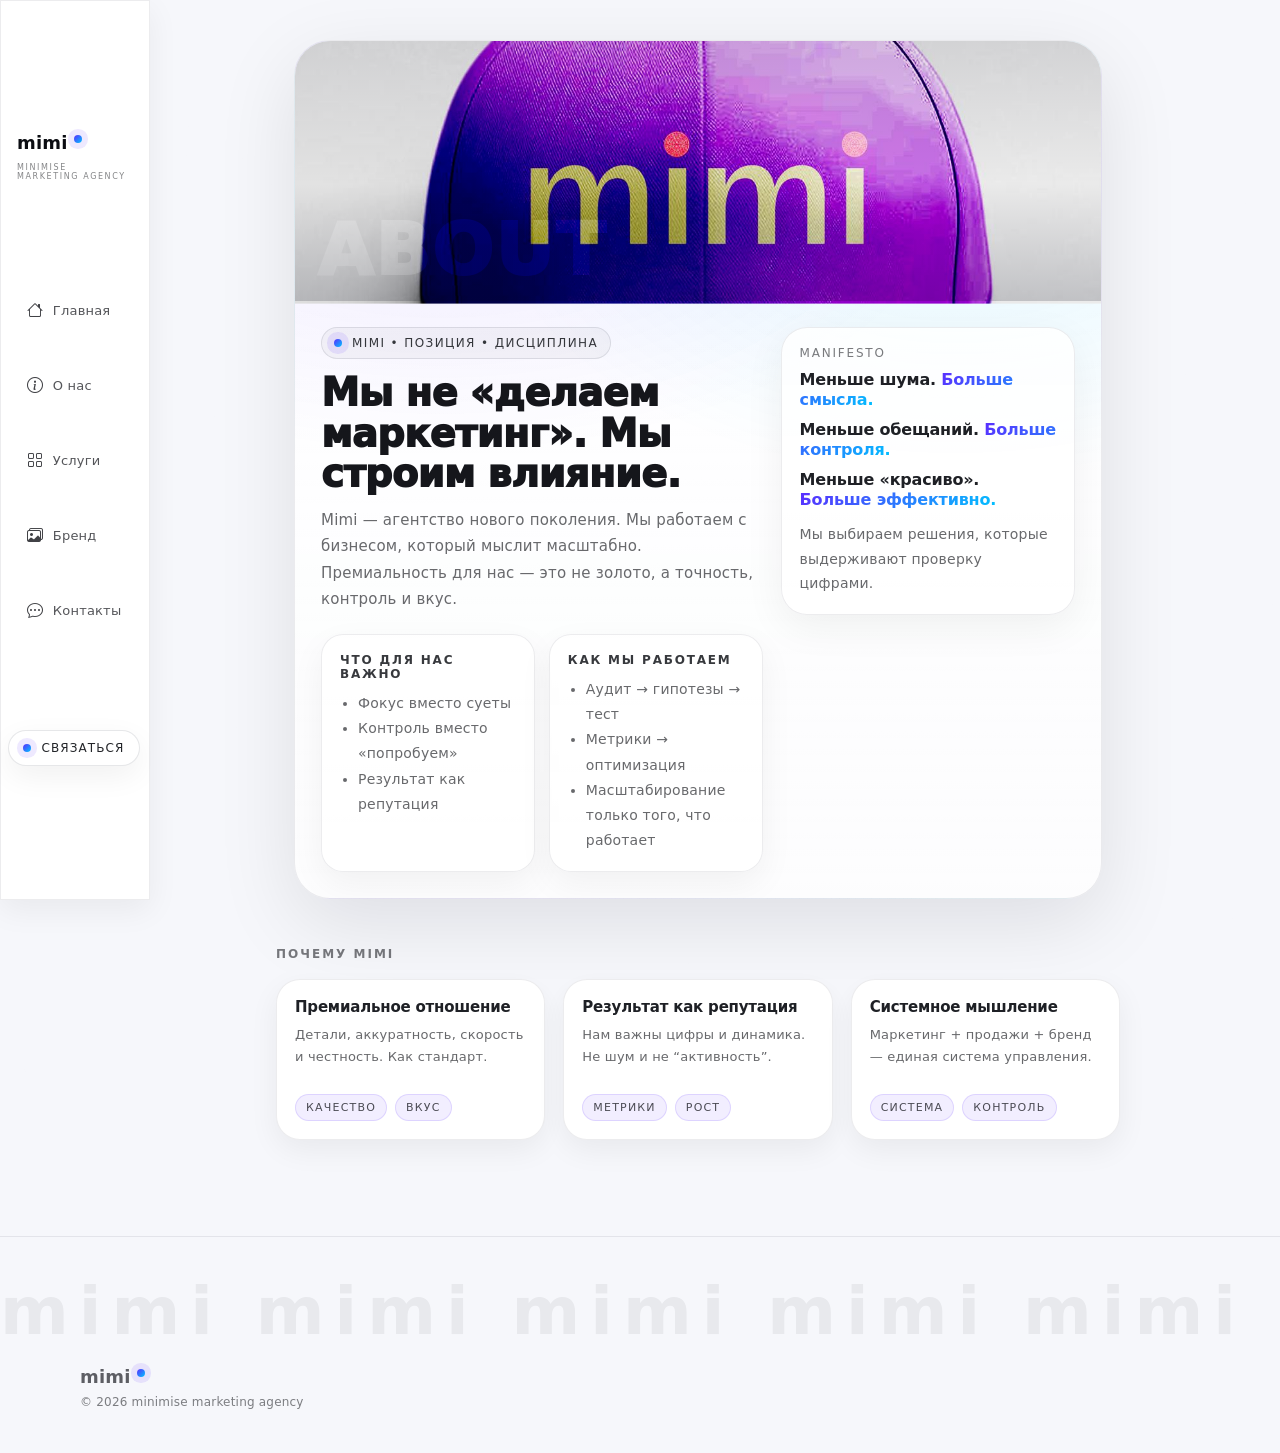
==== commit aa058990: "Add files via upload" ====
--- a/mimi - page/about.html
+++ b/mimi - page/about.html
@@ -5,14 +5,20 @@
   <meta name="viewport" content="width=device-width,initial-scale=1" />
   <title>О нас — mimi</title>
   <meta name="description" content="mimi — агентство нового поколения. Премиальное отношение. Результат как репутация." />
-
+  <link rel="stylesheet" href="mimi.css">
   <link rel="stylesheet" href="https://cdn.jsdelivr.net/npm/bootstrap-icons@1.11.3/font/bootstrap-icons.min.css" />
 
   <style>
     :root{
+        --navH: 64px;
       --page-accent: rgba(91,44,255,.10);
       --page-accent2: rgba(0,194,255,.10);
     }
+
+    .content{
+      min-width: 0;
+      padding: 22px 0 70px;}
+    
     .page-hero{
       padding: 18px;
     }
@@ -138,1121 +144,39 @@
       font-size: 14px;
     }
 
-    @media (max-width: 980px){
-      .page-hero .body{ grid-template-columns: 1fr; }
-      .split{ grid-template-columns: 1fr; }
-    }
-  </style>
-
-  <style>
-     :root{
-      --bg: #f6f7fb;
-      --bg2: #ffffff;
-      --text: #0b0d12;
-      --muted: rgba(11,13,18,.62);
-      --muted2: rgba(11,13,18,.45);
-      --stroke: rgba(15, 23, 42, .10);
-      --stroke2: rgba(15, 23, 42, .16);
-
-      --brand: #5b2cff;           /* soft violet */
-      --brand2:#00c2ff;           /* cyan */
-      --lime: #eaff41;
-
-      --shadow: 0 24px 80px rgba(2,6,23,.10);
-      --shadow2: 0 12px 40px rgba(2,6,23,.08);
-
-      --r-xl: 28px;
-      --r-lg: 20px;
-      --r-md: 16px;
-      --r-sm: 14px;
-
-      --container: 1120px;
-      --gap: 18px;
-
-      --ease: cubic-bezier(.2,.8,.2,1);
-      --t: 220ms var(--ease);
-      --t2: 520ms var(--ease);
-
-      --blur: 12px;
-    }
-
-    *{ box-sizing:border-box; }
-    html,body{ height:100%; }
-    body{
-      margin:0;
-      color: var(--text);
-      background:
-        radial-gradient(900px 520px at 18% 12%, rgba(91,44,255,.10), transparent 60%),
-        radial-gradient(760px 460px at 82% 18%, rgba(0,194,255,.10), transparent 62%),
-        radial-gradient(900px 680px at 50% 88%, rgba(255,176,0,.06), transparent 62%),
-        linear-gradient(180deg, #f7f7fb 0%, #f6f7fb 60%, #f2f4ff 100%);
-      font-family: ui-sans-serif, system-ui, -apple-system, Segoe UI, Roboto, Inter, Arial, "Helvetica Neue", sans-serif;
-      letter-spacing: .2px;
-      overflow-x:hidden;
-    }
-
-    a{ color:inherit; text-decoration:none; }
-    button{ font:inherit; color:inherit; background:none; border:none; }
-    img{ max-width:100%; height:auto; }
-
-    .container{
-      width:min(var(--container), calc(100% - 40px));
-      margin-inline:auto;
-    }
-
-    /* ====== subtle grain (optional, clean) ====== */
-    .grain{
-      pointer-events:none;
-      position:fixed;
-      inset:-30%;
-      z-index:-1;
-      background-image:url("data:image/svg+xml,%3Csvg xmlns='http://www.w3.org/2000/svg' width='220' height='220'%3E%3Cfilter id='n'%3E%3CfeTurbulence type='fractalNoise' baseFrequency='.8' numOctaves='3' stitchTiles='stitch'/%3E%3C/filter%3E%3Crect width='220' height='220' filter='url(%23n)' opacity='.2'/%3E%3C/svg%3E");
-      opacity:.05;
-      mix-blend-mode:multiply;
-      transform:rotate(2deg);
-    }
-
-    /* ====== Header (Apple-ish pill nav) ====== */
-    header{
-      position: sticky;
-      top:0;
-      z-index:50;
-      background: rgba(246,247,251,.72);
-      backdrop-filter: blur(var(--blur));
-      border-bottom: 1px solid rgba(15, 23, 42, .06);
-    }
-
-    .topbar{
-      display:flex;
-      align-items:center;
-      justify-content:space-between;
-      padding: 14px 0;
-      gap: 14px;
-    }
-
-    .brand{
-      display:flex;
-      align-items:center;
-      gap:10px;
-      min-width: 180px;
-    }
-
-    .logo{
-      font-weight: 860;
-      letter-spacing: .2px;
-      font-size: 18px;
-      line-height:1;
-      text-transform: lowercase;
-      position:relative;
-    }
-    .logo::after{
-      content:"";
-      display:inline-block;
-      width:8px;height:8px;
-      border-radius:999px;
-      background: linear-gradient(135deg, var(--brand), var(--brand2));
-      margin-left:6px;
-      transform: translateY(-6px);
-      box-shadow: 0 0 0 6px rgba(91,44,255,.10);
-    }
-
-    .nav-pill{
-      display:flex;
-      align-items:center;
-      justify-content:center;
-      gap: 6px;
-      padding: 6px;
-      border-radius: 999px;
-      border: 1px solid rgba(15,23,42,.08);
-      background: rgba(255,255,255,.68);
-      box-shadow: var(--shadow2);
-      backdrop-filter: blur(var(--blur));
-    }
-
-    .navlink{
-      font-size: 11px;
-      text-transform: uppercase;
-      letter-spacing: 1.2px;
-      color: rgba(11,13,18,.62);
-      padding: 10px 12px;
-      border-radius: 999px;
-      transition: background var(--t), color var(--t), transform var(--t);
-      white-space:nowrap;
-    }
-    .navlink:hover{
-      color: rgba(11,13,18,.92);
-      background: rgba(91,44,255,.08);
-      transform: translateY(-1px);
-    }
-
-    .header-actions{
-      display:flex;
-      justify-content:flex-end;
-      min-width: 180px;
-      gap: 10px;
-      align-items:center;
-    }
-
-    /* UIverse-like button style */
-    .btn{
-      display:inline-flex;
-      align-items:center;
-      justify-content:center;
-      gap: 10px;
-      padding: 12px 16px;
-      border-radius: 999px;
-      border: 1px solid rgba(15,23,42,.10);
-      background: rgba(255,255,255,.72);
-      cursor:pointer;
-      transition: transform var(--t), background var(--t), border-color var(--t), box-shadow var(--t);
-      box-shadow: var(--shadow2);
-      user-select:none;
-      font-size: 14px;
-      color: rgba(11,13,18,.92);
-    }
-    .btn:hover{
-      transform: translateY(-2px);
-      background: rgba(255,255,255,.92);
-      border-color: rgba(91,44,255,.22);
-      box-shadow: var(--shadow);
-    }
-
-    .btn-primary{
-      background: linear-gradient(135deg, rgba(91,44,255,.95), rgba(0,194,255,.90));
-      border-color: rgba(91,44,255,.35);
-      color:#fff;
-      box-shadow: 0 18px 60px rgba(91,44,255,.18);
-    }
-    .btn-primary:hover{
-      transform: translateY(-2px) scale(1.01);
-      box-shadow: 0 26px 90px rgba(91,44,255,.22);
-      border-color: rgba(0,194,255,.40);
-    }
-
-    /* UIverse-like arrow chip */
-    .btn .arrow{
-      width: 28px; height: 28px;
-      border-radius: 999px;
-      background: rgba(255,255,255,.18);
-      display:inline-grid; place-items:center;
-      transition: transform var(--t), background var(--t);
-    }
-    .btn:hover .arrow{ transform: translateX(2px); }
-    .btn:not(.btn-primary) .arrow{ background: rgba(11,13,18,.06); }
-
-    .pill-mini{
-      display:inline-flex;
-      align-items:center;
-      gap:10px;
-      padding: 10px 14px;
-      border-radius:999px;
-      border: 1px solid rgba(15,23,42,.10);
-      background: rgba(255,255,255,.72);
-      box-shadow: var(--shadow2);
-      transition: transform var(--t), background var(--t), border-color var(--t);
-      cursor:pointer;
-      user-select:none;
-      white-space:nowrap;
-      font-size: 12px;
-      letter-spacing: 1.1px;
-      text-transform: uppercase;
-      color: rgba(11,13,18,.84);
-    }
-    .pill-mini:hover{
-      transform: translateY(-2px);
-      background: rgba(255,255,255,.92);
-      border-color: rgba(91,44,255,.22);
-    }
-    .pill-mini .dot{
-      width:8px;height:8px;border-radius:99px;
-      background: linear-gradient(135deg, var(--brand), var(--brand2));
-      box-shadow: 0 0 0 6px rgba(91,44,255,.10);
-    }
-
-    .burger{
-      display:none;
-      width: 44px;
-      height: 44px;
-      border-radius: 999px;
-      border: 1px solid rgba(15,23,42,.10);
-      background: rgba(255,255,255,.72);
-      box-shadow: var(--shadow2);
-      cursor:pointer;
-      transition: transform var(--t), background var(--t), border-color var(--t);
-    }
-    .burger:hover{
-      transform: translateY(-2px);
-      background: rgba(255,255,255,.92);
-      border-color: rgba(91,44,255,.22);
-    }
-    .burger span{
-      display:block;
-      width: 16px;
-      height: 2px;
-      margin: 2px auto;
-      background: rgba(11,13,18,.82);
-      border-radius: 99px;
-    }
-
-    /* ====== Mobile menu ====== */
-    .menu-overlay{
-      position: fixed;
-      inset: 0;
-      z-index: 80;
-      display: none;
-      background: rgba(2,6,23,.45);
-      backdrop-filter: blur(10px);
-    }
-    .menu-overlay.open{ display:block; }
-
-    .menu-panel{
-      position: absolute;
-      right: 12px;
-      left: 12px;
-      top: 12px;
-      border-radius: 22px;
-      border: 1px solid rgba(255,255,255,.18);
-      background: rgba(255,255,255,.90);
-      box-shadow: 0 24px 80px rgba(2,6,23,.28);
-      padding: 14px;
-      transform: translateY(-8px);
-      opacity: 0;
-      transition: transform var(--t2), opacity var(--t2);
-    }
-    .menu-overlay.open .menu-panel{
-      transform: translateY(0);
-      opacity: 1;
-    }
-
-    .menu-head{
-      display:flex;
-      align-items:center;
-      justify-content:space-between;
-      gap: 12px;
-      padding: 6px 6px 10px;
-      border-bottom: 1px solid rgba(15,23,42,.08);
-    }
-    .menu-close{
-      width: 44px;
-      height: 44px;
-      border-radius: 999px;
-      border: 1px solid rgba(15,23,42,.10);
-      background: rgba(255,255,255,.80);
-      cursor:pointer;
-      font-size: 24px;
-      line-height: 1;
-    }
-    .menu-links{
-      display:grid;
-      gap: 8px;
-      padding: 12px 6px;
-    }
-    .menu-link{
-      padding: 12px 14px;
-      border-radius: 16px;
-      border: 1px solid rgba(15,23,42,.08);
-      background: rgba(91,44,255,.06);
-      color: rgba(11,13,18,.90);
-      font-size: 12px;
-      letter-spacing: 1.2px;
-      text-transform: uppercase;
-    }
-    .menu-actions{ padding: 6px; display:grid; gap: 10px; }
-    .hint{ font-size: 12px; color: rgba(11,13,18,.55); }
-
-    body.menu-open{ overflow:hidden; }
-
-    /* ====== Sections / cards ====== */
-    main{ padding: 30px 0 64px; }
-
-    .card{
-      background: rgba(255,255,255,.72);
-      border: 1px solid rgba(15,23,42,.08);
-      border-radius: var(--r-xl);
-      box-shadow: var(--shadow2);
-      overflow:hidden;
-      position:relative;
-    }
-
-    .section-head{
-      display:flex;
-      align-items:flex-end;
-      justify-content:space-between;
-      gap: 16px;
-      margin-top: 26px;
-    }
-
-    .section-title{
-      margin:0;
-      font-size: 12px;
-      letter-spacing: 2px;
-      text-transform: uppercase;
-      width: 100%;
-      color: rgba(11,13,18,.55);
-      text-align: center;
-    }
-
-    .grid{
-      display:grid;
-      gap: var(--gap);
-      margin-top: var(--gap);
-    }
-    .grid-2{ grid-template-columns: 1fr 1fr; }
-    .grid-3{ grid-template-columns: 1fr 1fr 1fr; }
-
-    /* ====== HERO (UPDATED: premium + photo) ====== */
-    .hero{ padding: 18px; }
-
-    .hero-shell{
-      padding: 0; /* photo needs edge-to-edge inside */
-      border-radius: calc(var(--r-xl) + 8px);
-      border: 1px solid rgba(15,23,42,.08);
-      box-shadow: var(--shadow);
-      overflow:hidden;
-      display:grid;
-      grid-template-columns: 1.1fr .9fr;
-      min-height: 560px;
-      background: rgba(255,255,255,.72);
-      position: relative;
-      isolation: isolate;
-    }
-
-    /* top photo band (like SMARTBOT large image area) */
-    .hero-band{
-      grid-column: 1 / -1;
-      position: relative;
-      min-height: 280px;
-      background: #e9edf7;
-      overflow:hidden;
-    }
-
-    .hero-band img{
-      position:absolute;
-      inset:0;
-      width:100%;
-      height:100%;
-      object-fit: cover;
-      object-position: center 30%;
-      transform: scale(1.02);
-      filter: saturate(1.02) contrast(1.02);
-    }
-
-    /* subtle overlay for readability */
-    .hero-band::after{
-      content:"";
-      position:absolute;
-      inset:0;
-      background:
-        radial-gradient(900px 520px at 10% 10%, rgba(91,44,255,.22), transparent 55%),
-        radial-gradient(760px 460px at 92% 12%, rgba(0,194,255,.18), transparent 60%),
-        linear-gradient(180deg, rgba(2,6,23,.08), rgba(2,6,23,.00) 55%, rgba(2,6,23,.14));
-      pointer-events:none;
-      z-index:1;
-    }
-
-    /* big watermark text across photo */
-    .hero-watermark{
-      position:absolute;
-      inset: 0;
-      z-index: 2;
-      display:flex;
-      align-items:flex-end;
-      padding: 18px 22px;
-      pointer-events:none;
-      mix-blend-mode: soft-light;
-    }
-    .hero-watermark span{
-      font-size: clamp(40px, 7vw, 86px);
-      font-weight: 950;
-      letter-spacing: 2px;
-      text-transform: uppercase;
-      color: rgba(255,255,255,.55);
-      line-height: .9;
-      white-space: nowrap;
-    }
-
-    .hero-body{
-      grid-column: 1 / -1;
-      display:grid;
-      grid-template-columns: 1.1fr .9fr;
-      gap: 22px;
-      padding: 26px;
-      background:
-        linear-gradient(180deg, rgba(255,255,255,.92), rgba(255,255,255,.72));
-    }
-
-    /* stronger, more confident first screen typography */
-    .kicker{
-      display:inline-flex;
-      align-items:center;
-      gap:10px;
-      padding: 8px 12px;
-      border-radius:999px;
-      border: 1px solid rgba(15,23,42,.12);
-      background: rgba(11,13,18,.04);
-      color: rgba(11,13,18,.82);
-      font-size: 12px;
-      letter-spacing: 1.4px;
-      text-transform: uppercase;
-      margin-bottom: 14px;
-    }
-    .kicker i{
-      width:8px;height:8px;border-radius:99px;
-      background: linear-gradient(135deg, var(--brand), var(--brand2));
-      box-shadow: 0 0 0 7px rgba(91,44,255,.10);
-      display:inline-block;
-    }
-
-    .h1{
-      margin: 0;
-      font-size: clamp(34px, 3.7vw, 62px);
-      line-height: 1.02;
-      letter-spacing: -0.8px;
-      font-weight: 950;
-      color: rgba(11,13,18,.96);
-    }
-    .h1 .accent{
-      background: linear-gradient(135deg, var(--brand), var(--brand2));
-      -webkit-background-clip: text;
-      background-clip: text;
-      color: transparent;
-    }
-
-    .lead{
-      margin: 14px 0 0;
-      color: rgba(11,13,18,.62);
-      font-size: 15.5px;
-      line-height: 1.7;
-      max-width: 58ch;
-    }
-
-    /* premium “proof” row (tight, confident, minimal) */
-    .proof{
-      display:flex;
-      flex-wrap:wrap;
-      gap: 10px;
-      margin-top: 16px;
-    }
-    .proof .p{
-      display:inline-flex;
-      align-items:center;
-      gap: 8px;
-      padding: 8px 10px;
-      border-radius: 999px;
-      border: 1px solid rgba(15,23,42,.10);
-      background: rgba(255,255,255,.72);
-      color: rgba(11,13,18,.78);
-      font-size: 12px;
-      letter-spacing: 1.1px;
-      text-transform: uppercase;
-      box-shadow: 0 10px 26px rgba(2,6,23,.06);
-    }
-    .proof .p i{ opacity:.9; }
-
-    .hero-actions{
-      display:flex;
-      flex-wrap:wrap;
-      gap: 12px;
-      margin: 22px 0 0;
-      align-items:center;
-    }
-
-    .socials{
-      display:flex;
-      gap: 10px;
-      margin-left: 4px;
-    }
-    .iconbtn{
-      width: 42px; height: 42px;
-      border-radius: 999px;
-      display:grid; place-items:center;
-      border: 1px solid rgba(15,23,42,.10);
-      background: rgba(255,255,255,.72);
-      box-shadow: var(--shadow2);
-      transition: transform var(--t), background var(--t), border-color var(--t);
-    }
-    .iconbtn:hover{
-      transform: translateY(-2px);
-      border-color: rgba(91,44,255,.22);
-      background: rgba(91,44,255,.06);
-    }
-
-    /* right hero mock (kept) */
-    .mock{
-      border-radius: 26px;
-      border: 1px solid rgba(15,23,42,.10);
-      background: rgba(255,255,255,.80);
-      box-shadow: var(--shadow);
-      padding: 16px;
-      overflow:hidden;
-      position:relative;
-      min-height: 360px;
-    }
-    .mock::before{
-      content:"";
-      position:absolute;
-      inset:-40%;
-      background:
-        radial-gradient(420px 280px at 30% 30%, rgba(91,44,255,.16), transparent 60%),
-        radial-gradient(420px 280px at 70% 60%, rgba(0,194,255,.12), transparent 60%);
-      transform: rotate(8deg);
-      opacity:.9;
-      pointer-events:none;
-    }
-    .mock-top{
-      position:relative;
-      display:flex;
-      align-items:center;
-      justify-content:space-between;
-      gap: 12px;
-      margin-bottom: 14px;
-    }
-    .mock-chip{
-      display:inline-flex;
-      align-items:center;
-      gap: 8px;
-      padding: 10px 12px;
-      border-radius: 999px;
-      border: 1px solid rgba(15,23,42,.10);
-      background: rgba(255,255,255,.78);
-      color: rgba(11,13,18,.78);
-      font-size: 12px;
-    }
-    .mock-search{
-      flex:1;
-      display:flex;
-      align-items:center;
-      gap: 8px;
-      padding: 10px 12px;
-      border-radius: 999px;
-      border: 1px solid rgba(15,23,42,.10);
-      background: rgba(255,255,255,.78);
-      color: rgba(11,13,18,.55);
-      font-size: 12px;
-    }
-    .mock-grid{
-      position:relative;
-      display:grid;
-      gap: 12px;
-      margin-top: 12px;
-    }
-    .mock-card{
-      border-radius: 18px;
-      border: 1px solid rgba(15,23,42,.10);
-      background: rgba(255,255,255,.78);
-      padding: 14px;
-      box-shadow: 0 10px 26px rgba(2,6,23,.08);
-    }
-    .mock-card .row{
-      display:flex;
-      align-items:flex-start;
-      justify-content:space-between;
-      gap: 10px;
-    }
-    .badge{
-      width: 38px; height: 38px;
-      border-radius: 14px;
-      background: linear-gradient(135deg, rgba(91,44,255,.16), rgba(0,194,255,.14));
-      border: 1px solid rgba(91,44,255,.18);
-      display:grid;
-      place-items:center;
-      color: rgba(11,13,18,.85);
-    }
-    .mock-title{
-      margin:0;
-      font-weight: 820;
-      font-size: 14px;
-      letter-spacing: -.2px;
-    }
-    .mock-sub{
-      margin: 4px 0 0;
-      font-size: 12px;
-      color: rgba(11,13,18,.55);
-    }
-    .tagrow{ display:flex; gap: 8px; flex-wrap:wrap; margin-top: 10px; }
-    .tag{
-      font-size: 11px;
-      padding: 6px 10px;
-      border-radius: 999px;
-      border: 1px solid rgba(15,23,42,.10);
-      background: rgba(255,255,255,.72);
-      color: rgba(11,13,18,.70);
-    }
-
-    /* ====== Services (your content preserved, layout cleaned) ====== */
-    .services{
-      padding: 24px;
-    }
-    .services-head{
-      display:flex;
-      align-items:flex-start;
-      justify-content:space-between;
-      gap: 18px;
-      flex-wrap:wrap;
-      margin-bottom: 16px;
-    }
-    .services-title{
-      margin:0;
-      font-size: 24px;
-      letter-spacing: -0.4px;
-      font-weight: 880;
-    }
-    .services-lead{
-      margin: 8px 0 0;
-      color: rgba(11,13,18,.62);
-      line-height: 1.75;
-      max-width: 70ch;
-    }
-    .services-grid{
-      display:grid;
-      grid-template-columns: repeat(12, 1fr);
-      gap: 14px;
-      margin-top: 16px;
-    }
-    .svc{
-      grid-column: span 6;
-      border-radius: 20px;
-      border: 1px solid rgba(15,23,42,.08);
-      background: rgba(255,255,255,.78);
-      box-shadow: 0 12px 40px rgba(2,6,23,.06);
-      padding: 18px;
-      transition: transform var(--t), border-color var(--t), box-shadow var(--t);
-    }
-    .svc:hover{
-      transform: translateY(-3px);
-      border-color: rgba(91,44,255,.20);
-      box-shadow: 0 18px 60px rgba(2,6,23,.10);
-    }
-    .svc h3{
-      margin:0;
-      font-size: 16px;
-      font-weight: 860;
-      letter-spacing: -.2px;
-      display:flex;
-      align-items:center;
-      gap: 10px;
-    }
-    .svc h3 .svc-ic{
-      width: 34px; height: 34px;
-      border-radius: 14px;
-      background: linear-gradient(135deg, rgba(91,44,255,.16), rgba(0,194,255,.14));
-      border: 1px solid rgba(91,44,255,.18);
-      display:grid;
-      place-items:center;
-      color: rgba(11,13,18,.85);
-      flex: 0 0 auto;
-    }
-    .svc p, .svc li{
-      color: rgba(11,13,18,.62);
-      line-height: 1.7;
-      font-size: 13px;
-    }
-    .svc ul{
-      margin: 10px 0 0 18px;
-      padding: 0;
-    }
-    .svc b{ color: rgba(11,13,18,.92); }
-
-    /* ====== Tiles (values / tariffs) ====== */
-    .tile{
-      padding: 18px;
-      border-radius: var(--r-lg);
-      min-height: 148px;
-      display:flex;
-      flex-direction:column;
-      justify-content:space-between;
-      transition: transform var(--t), border-color var(--t), background var(--t), box-shadow var(--t);
-      background: transparent;
-    }
-    .tile:hover{
-      transform: translateY(-3px);
-      border-color: rgba(91,44,255,.18);
-      box-shadow: var(--shadow);
-    }
-    .tile .t-title{
-      margin:0;
-      font-weight: 860;
-      letter-spacing:-.2px;
-      font-size: 15px;
-      color: rgba(11,13,18,.92);
-    }
-    .tile .t-sub{
-      margin-top: 8px;
-      color: rgba(11,13,18,.62);
-      font-size: 13px;
-      line-height: 1.6;
-    }
-    .tile.active{
-      border-color: rgba(91,44,255,.24);
-      box-shadow: 0 26px 90px rgba(91,44,255,.10);
-      background: linear-gradient(180deg, rgba(91,44,255,.06), rgba(255,255,255,.72));
-    }
-
-    .chiprow{
-      display:flex;
-      gap: 8px;
-      flex-wrap:wrap;
-      margin-top: 14px;
-    }
-    .chip{
-      font-size: 11px;
-      text-transform: uppercase;
-      letter-spacing: 1.2px;
-      color: rgba(11,13,18,.70);
-      background: rgba(91,44,255,.08);
-      border: 1px solid rgba(91,44,255,.14);
-      padding: 6px 10px;
-      border-radius: 999px;
-    }
-
-    .big-block{
-      padding: 20px;
-      border-radius: var(--r-xl);
-      min-height: 140px;
-      background: rgba(255,255,255,.72);
-      border: 1px solid rgba(15,23,42,.08);
-      box-shadow: var(--shadow2);
-    }
-    .big-block .label{
-      font-size: 12px;
-      color: rgba(11,13,18,.52);
-      text-transform: uppercase;
-      letter-spacing: 1.8px;
-    }
-    .big-block .text{
-      margin-top: 12px;
-      color: rgba(11,13,18,.70);
-      font-size: 14px;
-      line-height: 1.75;
-      max-width: 100%;
-    }
-    .big-block.important{
-      max-width: 760px;
-      margin: 0 auto;
-      text-align:center;
-    }
-
-    /* ====== Brand gallery (kept, cleaner) ====== */
-    .brand{ margin-top: var(--gap); }
-
-    .brand-grid{
-      display:grid;
-      grid-template-columns: repeat(12, 1fr);
-      grid-auto-rows: 10px;
-      gap: 10px;
-    }
-
-    .brand-item{
-      margin: 0;
-      border-radius: 22px;
-      overflow:hidden;
-      border: 1px solid rgba(15,23,42,.10);
-      background: rgba(255,255,255,.72);
-      box-shadow: var(--shadow2);
-      position: relative;
-      cursor:pointer;
-      transition: transform var(--t), border-color var(--t), box-shadow var(--t), background var(--t);
-    }
-    .brand-item{ grid-column: span 4; grid-row: span 12; }
-    .brand-item.tall{ grid-row: span 22; }
-
-    .brand-item::after{
-      content:"";
-      position:absolute;
-      inset:0;
-      background: linear-gradient(180deg, transparent 58%, rgba(2,6,23,.28));
-      opacity: .8;
-      pointer-events:none;
-    }
-    .brand-item img{
-      width:100%;
-      height:100%;
-      display:block;
-      object-fit: cover;
-      transform: scale(1.01);
-      transition: transform var(--t2), filter var(--t);
-      filter: saturate(1.02) contrast(1.03);
-    }
-    .brand-item:hover{
-      transform: translateY(-3px);
-      border-color: rgba(91,44,255,.20);
-      background: rgba(255,255,255,.86);
-      box-shadow: var(--shadow);
-    }
-    .brand-item:hover img{ transform: scale(1.06); }
-
-    .lightbox{
-      position: fixed;
-      inset: 0;
-      z-index: 120;
-      display: none;
-      place-items: center;
-      background: rgba(2,6,23,.55);
-      backdrop-filter: blur(10px);
-      padding: 18px;
-    }
-    .lightbox.open{ display:grid; }
-
-    .lightbox-img{
-      max-width: min(1100px, 96vw);
-      max-height: 86vh;
-      border-radius: 22px;
-      border: 1px solid rgba(255,255,255,.18);
-      box-shadow: 0 24px 90px rgba(2,6,23,.45);
-      background: rgba(255,255,255,.04);
-    }
-    .lightbox-close{
-      position: fixed;
-      top: 14px;
-      right: 14px;
-      width: 46px;
-      height: 46px;
-      border-radius: 999px;
-      border: 1px solid rgba(255,255,255,.22);
-      background: rgba(255,255,255,.14);
-      color: rgba(255,255,255,.92);
-      font-size: 26px;
-      line-height: 1;
-      cursor: pointer;
-    }
-
-    /* ====== Contact (kept, cleaner) ====== */
-    .contact-mini{ margin-top: var(--gap); }
-    .contact-card{ padding: 18px; }
-
-    .contact-top{
-      display:flex;
-      align-items:center;
-      justify-content:space-between;
-      gap: 14px;
-      padding-bottom: 12px;
-      border-bottom: 1px solid rgba(15,23,42,.08);
-    }
-    .contact-sub{
-      margin-top: 6px;
-      color: rgba(11,13,18,.62);
-      font-size: 13px;
-      line-height: 1.45;
-    }
-
-    .contact-list{
-      display:grid;
-      grid-template-columns: repeat(2, 1fr);
-      gap: 12px;
-      padding-top: 12px;
-      width: 100%;
-      margin: 14px auto 0;
-    }
-
-    .contact-row{
-      display:grid;
-      grid-template-columns: 18px 1fr auto;
-      align-items:center;
-      gap: 10px;
-      padding: 12px 12px;
-      border-radius: 16px;
-      border: 1px solid rgba(15,23,42,.08);
-      background: rgba(255,255,255,.72);
-      box-shadow: 0 12px 34px rgba(2,6,23,.05);
-      transition: transform var(--t), border-color var(--t), background var(--t), box-shadow var(--t);
-    }
-    .contact-row i{
-      font-size: 16px;
-      opacity: .95;
-      color: rgba(11,13,18,.86);
-    }
-    .contact-row span{
-      color: rgba(11,13,18,.55);
-      font-size: 12px;
-      letter-spacing: 1.1px;
-      text-transform: uppercase;
-    }
-    .contact-row b{
-      color: rgba(11,13,18,.90);
-      font-weight: 800;
-      font-size: 13px;
-    }
-    .contact-row:hover{
-      transform: translateY(-2px);
-      border-color: rgba(91,44,255,.20);
-      background: rgba(255,255,255,.92);
-      box-shadow: var(--shadow2);
-    }
-
-    .contact-note{
-      margin-top: 14px;
-      color: rgba(11,13,18,.45);
-      font-size: 12px;
-      line-height: 1.5;
-      text-align: center;
-    }
-
-    /* ====== Footer ====== */
-    footer{
-      margin-top: 54px;
-      padding: 28px 0 44px;
-      border-top: 1px solid rgba(15,23,42,.08);
-      color: rgba(11,13,18,.65);
-    }
-
-    .mimi-wall{
-      margin-top: 10px;
-      font-size: clamp(30px, 6vw, 70px);
-      letter-spacing: 10px;
-      font-weight: 900;
-      color: rgba(11,13,18,.06);
-      text-transform: lowercase;
-      white-space:nowrap;
-      overflow:hidden;
-      user-select:none;
-    }
-    .mimi-wall span{
-      display:inline-block;
-      animation: marquee 18s linear infinite;
-      padding-right: 40px;
-    }
-    @keyframes marquee{
-      from{ transform: translateX(0); }
-      to{ transform: translateX(-50%); }
-    }
-
-    .foot{
-      display:flex;
-      justify-content:center;
-      gap: 18px;
-      flex-wrap:wrap;
-      align-items:center;
-      padding-top: 22px;
-    }
-    .tagline{
-      font-size: 12px;
-      color: rgba(11,13,18,.52);
-    }
-
-    /* ====== Reveal animation ====== */
-    [data-reveal]{
-      opacity:0;
-      transform: translateY(14px);
-      transition: opacity var(--t2), transform var(--t2);
-    }
-    [data-reveal].in{
-      opacity:1;
-      transform: translateY(0);
-    }
-
-    /* ====== Responsive ====== */
-    @media (max-width: 980px){
-      :root{ --gap: 14px; --r-xl: 22px; }
-      .nav-pill{ display:none; }
-      .burger{ display:inline-grid; place-items:center; }
-      main{ padding: 18px 0 46px; }
-
-      .hero-shell{ grid-template-columns: 1fr; min-height: unset; }
-      .hero-body{ grid-template-columns: 1fr; }
-      .mock{ min-height: 340px; }
-
-      .grid-2{ grid-template-columns: 1fr; }
-      .grid-3{ grid-template-columns: 1fr; }
-
-      .services-grid{ grid-template-columns: 1fr; }
-      .svc{ grid-column: span 12; }
-
-      .brand-grid{ grid-template-columns: repeat(6, 1fr); gap: 8px; }
-      .brand-item{ grid-column: span 3; grid-row: span 8; border-radius: 18px; }
-      .brand-item.tall{ grid-row: span 16; }
-
-      .contact-list{ grid-template-columns: 1fr; }
-      .contact-row{ grid-template-columns: 18px 1fr; }
-      .contact-row b{ grid-column: 2; }
-    }
-
-    @media (max-width: 560px){
-      .container{ width: min(var(--container), calc(100% - 18px)); }
-      .header-actions{ min-width:auto; }
-      .brand{ min-width:auto; }
-      .btn{ padding: 10px 12px; font-size: 13px; }
-      .btn .arrow{ width: 26px; height: 26px; }
-      .h1{ letter-spacing: -0.4px; }
-      .hero-watermark span{ letter-spacing: 1px; }
-    }
-
-    /* Accessibility: reduce motion */
-    @media (prefers-reduced-motion: reduce){
-      *{ scroll-behavior:auto !important; }
-      [data-reveal]{ transition:none !important; transform:none !important; opacity:1 !important; }
-      .mimi-wall span{ animation:none !important; }
-      .btn, .navlink, .tile, .svc, .brand-item{ transition:none !important; }
-    }
+
   </style>
 </head>
 
 <body>
-
+<div class="page">
   <div class="grain"></div>
-
-  <header>
-    <div class="container">
-      <div class="topbar">
-        <div class="brand">
+    <!-- LEFT SIDEBAR (desktop) -->
+    <aside class="side" aria-label="Основная навигация">
+      <div class="side-card">
+        <div class="text11">
           <div class="logo" aria-label="mimi">mimi</div>
-        </div>
-
-        <nav class="nav-pill" aria-label="Навигация">
-          <a class="navlink" href="index.html">Главная</a>
-          <a class="navlink" href="about.html">О нас</a>
-          <a class="navlink" href="services.html">Услуги</a>
-          <a class="navlink" href="work.html">Бренд</a>
-          <a class="navlink" href="contact.html">Контакты</a>
+          <div class="side-title">Minimise Marketing Agency</div>
+        </div>
+        
+
+        <nav class="side-nav">
+          <a href="index.html"><i class="bi bi-house" aria-hidden="true"></i><span>Главная</span></a>
+          <a href="about.html" aria-current="page"><i class="bi bi-info-circle" aria-hidden="true"></i><span>О нас</span></a>
+          <a href="services.html"><i class="bi bi-grid" aria-hidden="true"></i><span>Услуги</span></a>
+          <a href="work.html"><i class="bi bi-images" aria-hidden="true"></i><span>Бренд</span></a>
+          <a href="contact.html"><i class="bi bi-chat-dots" aria-hidden="true"></i><span>Контакты</span></a>
         </nav>
 
-        <div class="header-actions">
-          <a class="pill-mini" href="contact.html">
-            <span class="dot" aria-hidden="true"></span>
-            <span>связаться</span>
-          </a>
-
-          <button class="burger" type="button" aria-label="Открыть меню" aria-controls="mobileMenu" aria-expanded="false">
-            <span></span><span></span><span></span>
-          </button>
-        </div>
-      </div>
-    </div>
-  </header>
-
-  <!-- Mobile menu -->
-  <div class="menu-overlay" id="mobileMenu" aria-hidden="true">
-    <div class="menu-panel" role="dialog" aria-modal="true" aria-label="Меню">
-      <div class="menu-head">
-        <div class="brand" style="min-width:auto;">
-          <div class="logo">mimi</div>
-        </div>
-        <button class="menu-close" type="button" aria-label="Закрыть меню">×</button>
-      </div>
-
-      <div class="menu-links" aria-label="Навигация">
-          <a class="menu-link" href="index.html">Главная</a>
-          <a class="menu-link" href="about.html">О нас</a>
-          <a class="menu-link" href="services.html">Услуги</a>
-          <a class="menu-link" href="work.html">Бренд</a>
-          <a class="menu-link" href="contact.html">Контакты</a>
-        </div>
-
-      <div class="menu-actions">
-        <a class="btn btn-primary" href="contact.html">
-          Стать партнёром
-          <span class="arrow" aria-hidden="true">
-            <svg width="14" height="14" viewBox="0 0 24 24" fill="none">
-              <path d="M5 12h12" stroke="white" stroke-width="2.2" stroke-linecap="round"/>
-              <path d="M13 6l6 6-6 6" stroke="white" stroke-width="2.2" stroke-linecap="round" stroke-linejoin="round"/>
-            </svg>
-          </span>
+        <a class="pill-mini" href="contact.html">
+          <span class="dot" aria-hidden="true"></span>
+          <span>связаться</span>
         </a>
-        <div class="hint">minimise marketing agency</div>
-      </div>
-    </div>
-  </div>
-
-  <main class="container">
+      </div>
+    </aside>
+
+
+  <main class="content">
     <section class="page-hero" data-reveal>
       <div class="shell">
         <div class="band" aria-hidden="true">
@@ -1332,6 +256,7 @@
       </div>
     </section>
   </main>
+  </div>
 
   <footer data-reveal>
     <div class="mimi-wall" aria-hidden="true">
@@ -1346,6 +271,16 @@
       </div>
     </div>
   </footer>
+
+  <nav class="bottom-nav" data-nav="bottom" aria-label="Нижнее меню">
+    <div class="wrap">
+      <a class="bnav-link" href="index.html" aria-label="Главная"><i class="bi bi-house" aria-hidden="true"></i><p>Главная</p></a>
+      <a class="bnav-link" href="about.html" aria-label="О нас"><i class="bi bi-info-circle" aria-hidden="true"></i><p>О нас</p></a>
+      <a class="bnav-link" href="services.html" aria-label="Услуги"><i class="bi bi-grid" aria-hidden="true"></i><p>Услуги</p></a>
+      <a class="bnav-link" href="work.html" aria-label="Работы"><i class="bi bi-images" aria-hidden="true"></i><p>Работы</p></a>
+      <a class="bnav-link" href="contact.html" aria-label="Контакты"><i class="bi bi-chat-dots" aria-hidden="true"></i><p>Контакты</p></a>
+    </div>
+  </nav>
 
   <script>
     // Reveal on scroll
@@ -1397,6 +332,7 @@
     document.addEventListener('keydown', (e) => {
       if (e.key === 'Escape' && menu?.classList.contains('open')) closeMenu();
     });
+
   </script>
 </body>
 </html>
--- a/mimi - page/mimi.css
+++ b/mimi - page/mimi.css
@@ -0,0 +1,866 @@
+ :root{
+      --navH: 64px;
+      --sideW: 248px;
+
+
+
+
+      --bg: #f6f7fb;
+      --bg2: #ffffff;
+      --text: #0b0d12;
+      --muted: rgba(11,13,18,.62);
+      --muted2: rgba(11,13,18,.45);
+      --stroke: rgba(15, 23, 42, .10);
+
+
+
+
+      --brand: #5b2cff;
+      --brand2:#00c2ff;
+
+
+
+
+      --shadow: 0 18px 60px rgba(2,6,23,.08);
+      --shadow2: 0 10px 30px rgba(2,6,23,.06);
+
+
+
+
+      --r-xl: 24px;
+      --r-lg: 18px;
+      --r-md: 16px;
+      --r-sm: 14px;
+
+
+
+
+      --container: 1120px;
+      --gap: 18px;
+
+
+
+
+      --ease: cubic-bezier(.2,.8,.2,1);
+      --t: 220ms var(--ease);
+      --t2: 520ms var(--ease);
+    }
+
+
+
+
+    *{ box-sizing:border-box; }
+    html,body{ height:100%; }
+    body{
+      margin:0;
+      color: var(--text);
+      background: var(--bg);
+      font-family: ui-sans-serif, system-ui, -apple-system, Segoe UI, Roboto, Inter, Arial, "Helvetica Neue", sans-serif;
+      letter-spacing: .2px;
+      overflow-x:hidden;
+    }
+
+
+
+
+    a{ color:inherit; text-decoration:none; }
+    button{ font:inherit; color:inherit; background:none; border:none; }
+    img{ max-width:100%; height:auto; }
+
+
+
+
+    /* ====== subtle grain (very low) ====== */
+    .grain{
+      pointer-events:none;
+      position:fixed;
+      inset:-30%;
+      z-index:-1;
+      background-image:url("data:image/svg+xml,%3Csvg xmlns='http://www.w3.org/2000/svg' width='220' height='220'%3E%3Cfilter id='n'%3E%3CfeTurbulence type='fractalNoise' baseFrequency='.8' numOctaves='3' stitchTiles='stitch'/%3E%3C/filter%3E%3Crect width='220' height='220' filter='url(%23n)' opacity='.2'/%3E%3C/svg%3E");
+      opacity:.025;
+      mix-blend-mode:multiply;
+      transform:rotate(2deg);
+    }
+
+
+
+
+    /* ====== Desktop layout: left nav + content ====== */
+    .page{
+      display:grid;
+      grid-template-columns: var(--sideW) 1fr;
+      gap: 28px;
+      width:min(var(--container), calc(100% - 40px));
+      min-height: 100vh; /* ← ВАЖНО */
+      padding: 0; 
+    }
+
+
+
+
+    .side-card{
+      padding: 16px;
+      background: #fff;
+      max-width: 150px;
+      border: 1px solid rgba(15,23,42,.08);
+      box-shadow: var(--shadow2);
+      position: sticky;
+      top: 0px;
+      display: flex;
+      flex-direction: column;
+      align-items: center;
+      gap: 100px;
+      justify-content: center;
+      height: 100vh;
+      padding-right: 18px;
+    }
+
+
+
+
+    .logo{
+      font-weight: 900;
+      letter-spacing: .2px;
+      font-size: 18px;
+      line-height:1;
+      text-transform: lowercase;
+      position:relative;
+      display:inline-block;
+    }
+    .logo::after{
+      content:"";
+      display:inline-block;
+      width:8px;height:8px;
+      border-radius:999px;
+      background: linear-gradient(135deg, var(--brand), var(--brand2));
+      margin-left:6px;
+      transform: translateY(-6px);
+      box-shadow: 0 0 0 6px rgba(91,44,255,.10);
+    }
+
+
+
+
+    .side-title{
+      margin-top: 10px;
+      color: rgba(11,13,18,.50);
+      font-size: 8px;
+      letter-spacing: 1.6px;
+      text-transform: uppercase;
+    }
+
+
+
+
+    .side-nav{
+      display:flex;
+      flex-direction:column;
+      gap: 36px;
+      margin-top: 10px;
+    }
+
+
+
+
+    .side-nav a{
+      display:flex;
+      align-items:center;
+      gap:10px;
+      padding: 10px 12px;
+      border-radius: 14px;
+      color: rgba(11,13,18,.70);
+      font-size: 13px;
+      transition: background var(--t), color var(--t), transform var(--t);
+    }
+    .side-nav a i{ font-size: 16px; color: rgba(11,13,18,.78); }
+    .side-nav a:hover{
+      background: rgba(91,44,255,.08);
+      color: rgba(11,13,18,.95);
+      transform: translateY(-1px);
+    }
+
+
+
+
+    .side-actions{ margin-top: 14px; }
+
+
+
+
+    .pill-mini{
+      display:inline-flex;
+      align-items:center;
+      gap:10px;
+      padding: 10px 14px;
+      border-radius:999px;
+      border: 1px solid rgba(15,23,42,.10);
+      background: #fff;
+      box-shadow: var(--shadow2);
+      transition: transform var(--t), border-color var(--t), box-shadow var(--t);
+      cursor:pointer;
+      user-select:none;
+      white-space:nowrap;
+      font-size: 12px;
+      letter-spacing: 1.1px;
+      text-transform: uppercase;
+      color: rgba(11,13,18,.90);
+    }
+    .pill-mini:hover{
+      transform: translateY(-2px);
+      border-color: rgba(91,44,255,.22);
+      box-shadow: var(--shadow);
+    }
+    .pill-mini .dot{
+      width:8px;height:8px;border-radius:99px;
+      background: linear-gradient(135deg, var(--brand), var(--brand2));
+      box-shadow: 0 0 0 6px rgba(91,44,255,.10);
+    }
+
+
+    .content{
+      min-width: 0;
+      padding: 22px 0 70px;}
+
+
+
+
+    /* ====== Buttons (clean, confident) ====== */
+    .btn{
+      display:inline-flex;
+      align-items:center;
+      justify-content:center;
+      gap: 10px;
+      padding: 12px 16px;
+      border-radius: 999px;
+      border: 1px solid rgba(15,23,42,.10);
+      background: #fff;
+      cursor:pointer;
+      transition: transform var(--t), border-color var(--t), box-shadow var(--t), color var(--t), background var(--t);
+      box-shadow: var(--shadow2);
+      user-select:none;
+      font-size: 14px;
+      color: rgba(11,13,18,.92);
+    }
+    .btn:hover{
+      transform: translateY(-2px);
+      border-color: rgba(91,44,255,.22);
+      box-shadow: var(--shadow);
+    }
+
+
+
+
+    .btn-primary{
+      background: linear-gradient(135deg, rgba(91,44,255,.98), rgba(0,194,255,.92));
+      border-color: rgba(91,44,255,.35);
+      color:#fff;
+      box-shadow: 0 18px 60px rgba(91,44,255,.18);
+    }
+    .btn-primary:hover{
+      transform: translateY(-2px) scale(1.01);
+      box-shadow: 0 26px 90px rgba(91,44,255,.22);
+      border-color: rgba(0,194,255,.40);
+    }
+
+
+
+
+    .btn .arrow{
+      width: 28px; height: 28px;
+      border-radius: 999px;
+      background: rgba(255,255,255,.18);
+      display:inline-grid; place-items:center;
+      transition: transform var(--t), background var(--t);
+    }
+    .btn:hover .arrow{ transform: translateX(2px); }
+    .btn:not(.btn-primary) .arrow{ background: rgba(11,13,18,.06); }
+
+
+
+
+    .socials{ display:flex; gap: 10px; }
+    .iconbtn{
+      width: 42px; height: 42px;
+      border-radius: 999px;
+      display:grid; place-items:center;
+      border: 1px solid rgba(15,23,42,.10);
+      background: #fff;
+      box-shadow: var(--shadow2);
+      transition: transform var(--t), border-color var(--t), box-shadow var(--t);
+    }
+    .iconbtn:hover{
+      transform: translateY(-2px);
+      border-color: rgba(91,44,255,.22);
+      box-shadow: var(--shadow);
+    }
+
+
+
+
+    /* ====== Sections ====== */
+    .section-head{
+      display:flex;
+      align-items:flex-end;
+      justify-content:space-between;
+      gap: 16px;
+      margin-top: 30px;
+    }
+    .section-title{
+      margin:0;
+      font-size: 12px;
+      letter-spacing: 2px;
+      text-transform: uppercase;
+      width: 100%;
+      color: rgba(11,13,18,.55);
+      text-align: left;
+    }
+
+
+
+
+    .grid{
+      display:grid;
+      gap: var(--gap);
+      margin-top: var(--gap);
+    }
+    .grid-2{ grid-template-columns: 1fr 1fr; }
+    .grid-3{ grid-template-columns: 1fr 1fr 1fr; }
+
+
+
+
+    /* ====== Clean cards ====== */
+    .card,
+    .big-block,
+    .tile,
+    .svc,
+    .brand-item{
+      background: #fff;
+      border: 1px solid rgba(15,23,42,.08);
+      border-radius: var(--r-xl);
+      box-shadow: var(--shadow2);
+      overflow:hidden;
+      position:relative;
+    }
+
+
+
+
+    /* ====== HERO: high contrast, slogan-first ====== */
+    .hero{ margin-top: 4px; }
+    .hero-shell{
+      border-radius: calc(var(--r-xl) + 6px);
+      overflow:hidden;
+      box-shadow: var(--shadow);
+      border: 1px solid rgba(15,23,42,.08);
+      background: #fff;
+    }
+
+
+
+
+    .hero-band{
+      position: relative;
+      min-height: 300px;
+      background: #0b0d12;
+      overflow:hidden;
+    }
+    .hero-band img{
+      position:absolute;
+      inset:0;
+      width:100%;
+      height:100%;
+      object-fit: cover;
+      object-position: center 30%;
+      filter: saturate(1.02) contrast(1.05);
+      transform: scale(1.02);
+    }
+    .hero-band::after{
+      content:"";
+      position:absolute;
+      inset:0;
+      background:
+        radial-gradient(900px 520px at 20% 20%, rgba(91,44,255,.22), transparent 55%),
+        radial-gradient(760px 460px at 90% 25%, rgba(0,194,255,.18), transparent 60%),
+        linear-gradient(180deg, rgba(2,6,23,.55), rgba(2,6,23,.10) 60%, rgba(2,6,23,.65));
+      z-index:1;
+      pointer-events:none;
+    }
+
+
+
+
+    .hero-watermark{
+      position:absolute;
+      inset: 0;
+      z-index: 2;
+      display:flex;
+      align-items:flex-end;
+      padding: 18px 22px;
+      pointer-events:none;
+      mix-blend-mode: soft-light;
+    }
+    .hero-watermark span{
+      font-size: clamp(36px, 6.4vw, 86px);
+      font-weight: 950;
+      letter-spacing: 2px;
+      text-transform: uppercase;
+      color: rgba(255,255,255,.45);
+      line-height: .9;
+      white-space: nowrap;
+    }
+
+
+
+
+    .hero-body{
+      position: relative;
+      display:grid;
+      grid-template-columns: 1.2fr .8fr;
+      gap: 22px;
+      padding: 28px;
+      background: #fff;
+    }
+
+
+
+
+    .kicker{
+      display:inline-flex;
+      align-items:center;
+      gap:10px;
+      padding: 8px 12px;
+      border-radius:999px;
+      border: 1px solid rgba(15,23,42,.10);
+      background: rgba(11,13,18,.03);
+      color: rgba(11,13,18,.82);
+      font-size: 12px;
+      letter-spacing: 1.4px;
+      text-transform: uppercase;
+      margin-bottom: 14px;
+    }
+    .kicker i{
+      width:8px;height:8px;border-radius:99px;
+      background: linear-gradient(135deg, var(--brand), var(--brand2));
+      box-shadow: 0 0 0 7px rgba(91,44,255,.10);
+      display:inline-block;
+    }
+
+
+
+
+    .h1{
+      margin: 0;
+      font-size: clamp(42px, 4.4vw, 74px);
+      line-height: 1.00;
+      letter-spacing: -1.2px;
+      font-weight: 950;
+      color: rgba(11,13,18,.98);
+    }
+    .h1 .accent{
+      background: linear-gradient(135deg, var(--brand), var(--brand2));
+      -webkit-background-clip: text;
+      background-clip: text;
+      color: transparent;
+    }
+
+
+
+
+    .lead{
+      margin: 14px 0 0;
+      color: rgba(11,13,18,.62);
+      font-size: 16px;
+      line-height: 1.65;
+      max-width: 56ch;
+    }
+
+
+
+
+    .hero-actions{
+      display:flex;
+      flex-wrap:wrap;
+      gap: 12px;
+      margin: 20px 0 0;
+      align-items:center;
+    }
+
+
+
+
+    /* right panel: clean “signal” instead of busy mock */
+    .hero-signal{
+      border-radius: 22px;
+      border: 1px solid rgba(15,23,42,.08);
+      background:
+        radial-gradient(480px 240px at 20% 20%, rgba(91,44,255,.10), transparent 60%),
+        radial-gradient(520px 260px at 80% 60%, rgba(0,194,255,.10), transparent 62%),
+        #fff;
+      box-shadow: var(--shadow2);
+      padding: 18px;
+      min-height: 240px;
+      display:flex;
+      flex-direction:column;
+      gap: 12px;
+    }
+    .signal-row{
+      display:flex;
+      justify-content:space-between;
+      gap: 10px;
+      padding: 12px 12px;
+      border-radius: 16px;
+      border: 1px solid rgba(15,23,42,.08);
+      background: #fff;
+    }
+    .signal-row .k{
+      font-size: 11px;
+      letter-spacing: 1.6px;
+      text-transform: uppercase;
+      color: rgba(11,13,18,.55);
+    }
+    .signal-row .v{
+      font-weight: 850;
+      color: rgba(11,13,18,.92);
+      font-size: 13px;
+      white-space: nowrap;
+    }
+    .signal-note{
+      margin-top:auto;
+      padding-top: 10px;
+      border-top: 1px solid rgba(15,23,42,.08);
+      color: rgba(11,13,18,.60);
+      line-height: 1.6;
+      font-size: 13px;
+    }
+    .signal-note b{ color: rgba(11,13,18,.92); }
+
+
+
+
+    /* ====== Values / tiles: less sameness ====== */
+    .tile{
+      padding: 18px;
+      border-radius: var(--r-xl);
+      min-height: 152px;
+      display:flex;
+      flex-direction:column;
+      justify-content:space-between;
+      transition: transform var(--t), border-color var(--t), box-shadow var(--t);
+    }
+    .tile:hover{
+      transform: translateY(-3px);
+      border-color: rgba(91,44,255,.18);
+      box-shadow: var(--shadow);
+    }
+    .tile .t-title{
+      margin:0;
+      font-weight: 900;
+      letter-spacing:-.2px;
+      font-size: 15px;
+      color: rgba(11,13,18,.92);
+    }
+    .tile .t-sub{
+      margin-top: 8px;
+      color: rgba(11,13,18,.62);
+      font-size: 13px;
+      line-height: 1.65;
+    }
+
+
+
+
+    .chiprow{
+      display:flex;
+      gap: 8px;
+      flex-wrap:wrap;
+      margin-top: 14px;
+    }
+    .chip{
+      font-size: 11px;
+      text-transform: uppercase;
+      letter-spacing: 1.2px;
+      color: rgba(11,13,18,.72);
+      background: rgba(91,44,255,.08);
+      border: 1px solid rgba(91,44,255,.14);
+      padding: 6px 10px;
+      border-radius: 999px;
+    }
+
+
+
+
+    /* ====== Big blocks ====== */
+    .big-block{
+      padding: 20px;
+      border-radius: var(--r-xl);
+      min-height: 140px;
+    }
+    .big-block .label{
+      font-size: 12px;
+      color: rgba(11,13,18,.52);
+      text-transform: uppercase;
+      letter-spacing: 1.8px;
+    }
+    .big-block .text{
+      margin-top: 12px;
+      color: rgba(11,13,18,.78);
+      font-size: 14px;
+      line-height: 1.75;
+      max-width: 100%;
+    }
+    .big-block.important{
+      max-width: 760px;
+      margin: 0 auto;
+      text-align:center;
+    }
+
+
+
+
+    /* ====== Brand grid ====== */
+    .brand-grid{
+      display:grid;
+      grid-template-columns: repeat(12, 1fr);
+      grid-auto-rows: 10px;
+      gap: 10px;
+      margin-top: var(--gap);
+    }
+    .brand-item{
+      margin: 0;
+      border-radius: 22px;
+      overflow:hidden;
+      cursor:pointer;
+      transition: transform var(--t), border-color var(--t), box-shadow var(--t);
+    }
+    .brand-item{ grid-column: span 4; grid-row: span 12; }
+    .brand-item.tall{ grid-row: span 22; }
+
+
+
+
+    .brand-item::after{
+      content:"";
+      position:absolute;
+      inset:0;
+      background: linear-gradient(180deg, transparent 60%, rgba(2,6,23,.30));
+      opacity: .9;
+      pointer-events:none;
+    }
+    .brand-item img{
+      width:100%;
+      height:100%;
+      display:block;
+      object-fit: cover;
+      transform: scale(1.01);
+      transition: transform var(--t2), filter var(--t);
+      filter: saturate(1.02) contrast(1.03);
+    }
+    .brand-item:hover{
+      transform: translateY(-3px);
+      border-color: rgba(91,44,255,.20);
+      box-shadow: var(--shadow);
+    }
+    .brand-item:hover img{ transform: scale(1.06); }
+
+
+
+
+    /* ====== Lightbox ====== */
+    .lightbox{
+      position: fixed;
+      inset: 0;
+      z-index: 120;
+      display: none;
+      place-items: center;
+      background: rgba(2,6,23,.55);
+      backdrop-filter: blur(10px);
+      padding: 18px;
+    }
+    .lightbox.open{ display:grid; }
+    .lightbox-img{
+      max-width: min(1100px, 96vw);
+      max-height: 86vh;
+      border-radius: 22px;
+      border: 1px solid rgba(255,255,255,.18);
+      box-shadow: 0 24px 90px rgba(2,6,23,.45);
+      background: rgba(255,255,255,.04);
+    }
+    .lightbox-close{
+      position: fixed;
+      top: 14px;
+      right: 14px;
+      width: 46px;
+      height: 46px;
+      border-radius: 999px;
+      border: 1px solid rgba(255,255,255,.22);
+      background: rgba(255,255,255,.14);
+      color: rgba(255,255,255,.92);
+      font-size: 26px;
+      line-height: 1;
+      cursor: pointer;
+    }
+
+
+
+
+    /* ====== Footer ====== */
+    footer{
+      margin-top: 26px;
+      padding: 26px 0 44px;
+      border-top: 1px solid rgba(15,23,42,.08);
+      color: rgba(11,13,18,.65);
+    }
+    .mimi-wall{
+      margin-top: 10px;
+      font-size: clamp(28px, 5.6vw, 66px);
+      letter-spacing: 10px;
+      font-weight: 900;
+      color: rgba(11,13,18,.06);
+      text-transform: lowercase;
+      white-space:nowrap;
+      overflow:hidden;
+      user-select:none;
+    }
+    .mimi-wall span{
+      display:inline-block;
+      animation: marquee 18s linear infinite;
+      padding-right: 40px;
+    }
+    @keyframes marquee{
+      from{ transform: translateX(0); }
+      to{ transform: translateX(-50%); }
+    }
+    .foot{
+      display:flex;
+      justify-content:flex-start;
+      gap: 18px;
+      flex-wrap:wrap;
+      align-items:center;
+      padding-top: 18px;
+      width:min(var(--container), calc(100% - 40px));
+      margin: 0 auto;
+    }
+    .tagline{
+      font-size: 12px;
+      color: rgba(11,13,18,.52);
+      margin-top: 8px;
+    }
+
+
+
+
+    /* ====== Reveal ====== */
+    [data-reveal]{
+      opacity:0;
+      transform: translateY(14px);
+      transition: opacity var(--t2), transform var(--t2);
+    }
+    [data-reveal].in{
+      opacity:1;
+      transform: translateY(0);
+    }
+
+
+
+
+    /* ====== Bottom nav (mobile) ====== */
+    .bottom-nav{
+      position: fixed;
+      left: 0;
+      right: 0;
+      bottom: 0;
+      height: var(--navH);
+      display:none;
+      z-index: 80;
+      background: rgba(255,255,255,.96);
+      backdrop-filter: blur(12px);
+      border-top: 1px solid rgba(15,23,42,.10);
+    }
+    .bottom-nav a{
+      display: flex;
+      flex-direction: column;
+      font-size: 8px;
+      gap: 2px;
+      align-items:center;
+      justify-content:center;
+    }
+    .bottom-nav .wrap{
+      height:100%;
+      display:grid;
+      grid-template-columns: repeat(5, 1fr);
+      align-items:center;
+      width: min(var(--container), 100%);
+      margin: 0 auto;
+      padding: 0 8px;
+    }
+    .bnav-link{
+      height: calc(var(--navH) - 10px);
+      display:flex;
+      align-items:center;
+      justify-content:center;
+      border-radius: 16px;
+      color: rgba(11,13,18,.62);
+      transition: background .2s ease, color .2s ease, transform .2s ease;
+    }
+    .bnav-link i{ font-size: 22px; }
+    .bnav-link:hover{ background: rgba(91,44,255,.08); color: rgba(11,13,18,.92); transform: translateY(-1px); }
+    .bnav-link[aria-current="page"]{
+      color: rgba(11,13,18,.95);
+      background: rgba(11,13,18,.06);
+    }
+
+
+
+
+    /* ====== Responsive ====== */
+    @media (max-width: 980px){
+      :root{ --gap: 14px; --r-xl: 20px; }
+      .hero-body{ grid-template-columns: 1fr; }
+      .grid-2{ grid-template-columns: 1fr; }
+      .grid-3{ grid-template-columns: 1fr; }
+      .brand-grid{ grid-template-columns: repeat(6, 1fr); gap: 8px; }
+      .brand-item{ grid-column: span 3; grid-row: span 8; border-radius: 18px; }
+      .brand-item.tall{ grid-row: span 16; }
+      .side{ display:none; }
+      .side-card{ display:none; }
+
+      .content{
+            width: 100%;
+            margin: 0;
+       }
+      .page{
+            width: 100% !important;
+            margin: 0 auto;
+        }
+    }
+
+
+
+
+    @media (max-width: 860px){
+      .side{ display:none; }
+      .side-card{ display:none; }
+      .bottom-nav{ display:block; }
+      .section-title{ text-align: left; }
+      .h1{ letter-spacing: -0.6px; }
+      .hero-watermark span{ letter-spacing: 1px; }
+      .foot{ width: min(var(--container), calc(100% - 18px)); }
+      .page{
+        grid-template-columns: 1fr; 
+        padding: 16px 0 calc(var(--navH) + 18px); 
+        width: 100% !important;
+        margin: 0 auto;
+        }
+    }
+
+
+
+
+    /* Accessibility: reduce motion */
+    @media (prefers-reduced-motion: reduce){
+      *{ scroll-behavior:auto !important; }
+      [data-reveal]{ transition:none !important; transform:none !important; opacity:1 !important; }
+      .mimi-wall span{ animation:none !important; }
+      .btn, .tile, .brand-item, .side-nav a{ transition:none !important; }
+    }
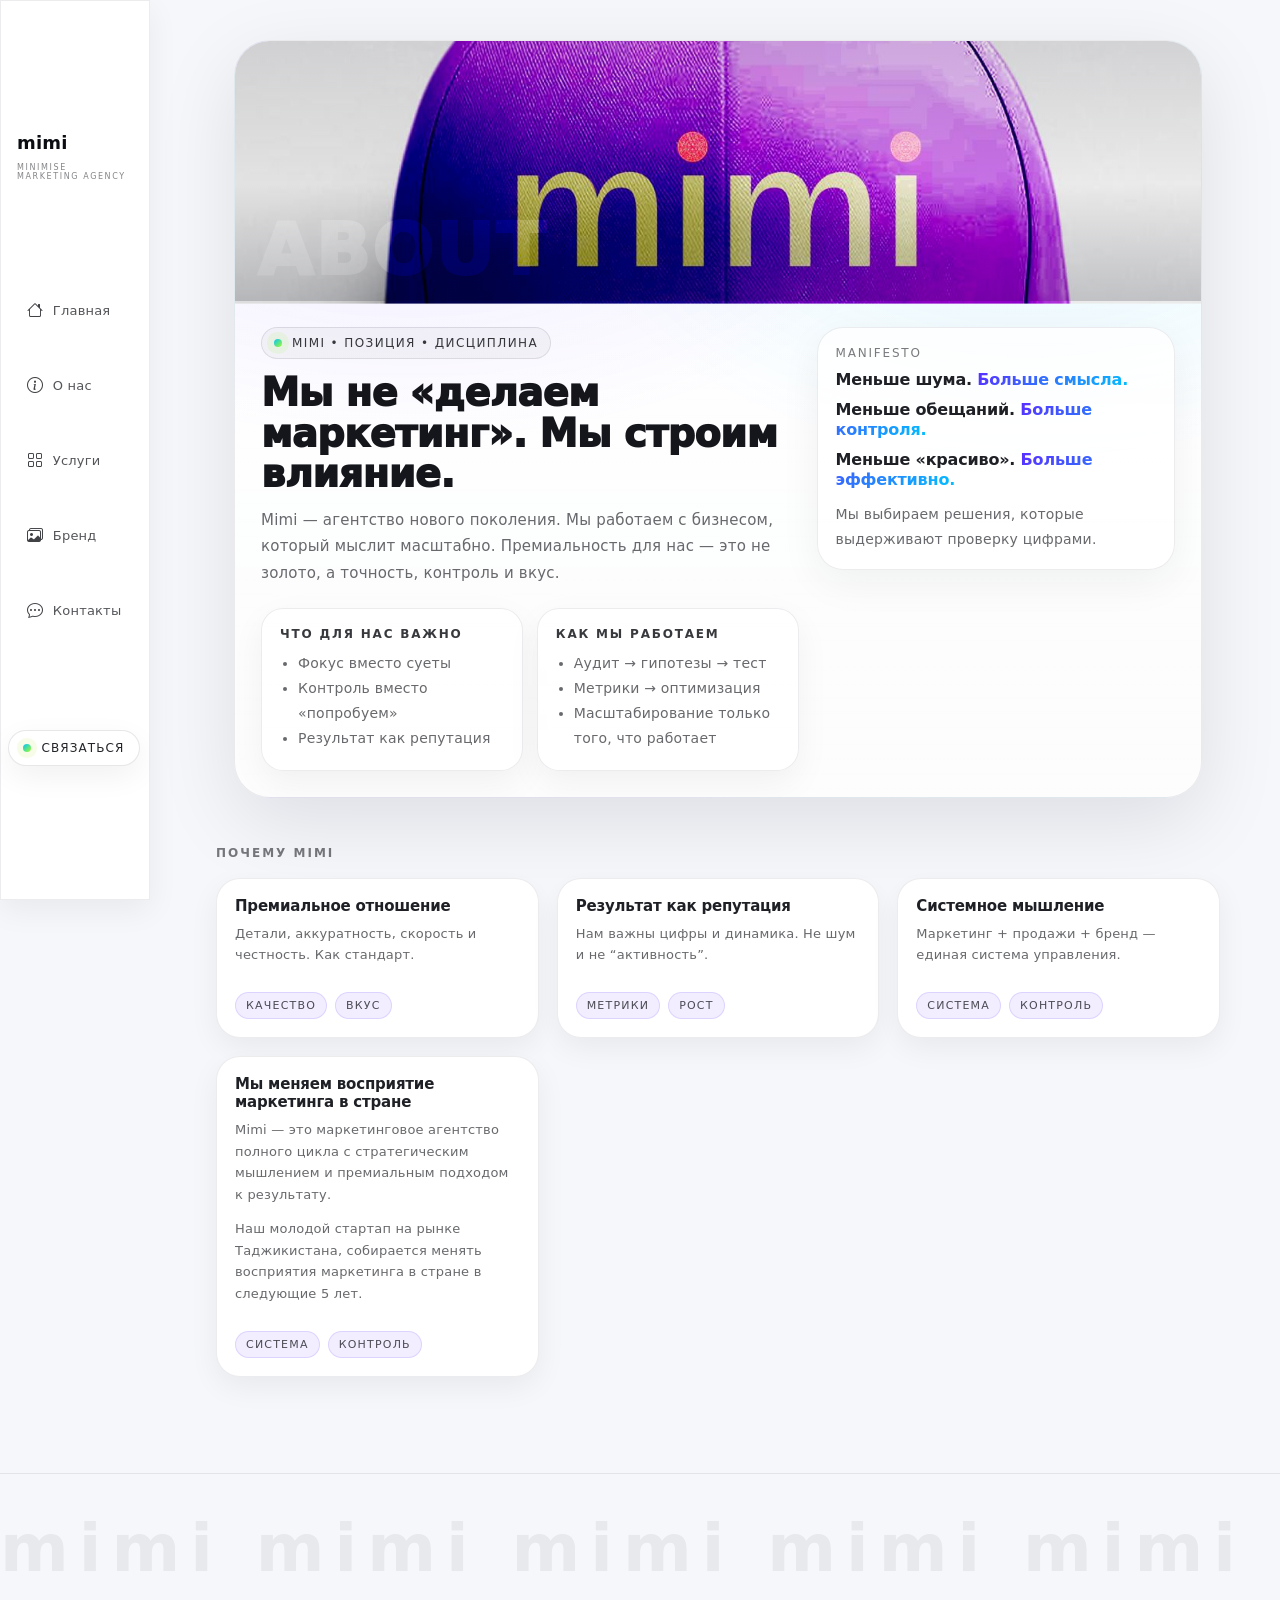
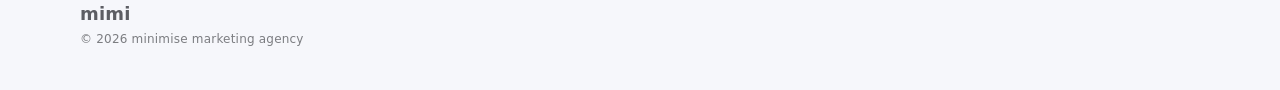
==== commit f80ba0c9: "Add files via upload" ====
--- a/mimi - page/about.html
+++ b/mimi - page/about.html
@@ -210,6 +210,7 @@
                   <li>Масштабирование только того, что работает</li>
                 </ul>
               </div>
+              
             </div>
           </div>
 
@@ -239,7 +240,7 @@
         <div class="chiprow"><span class="chip">качество</span><span class="chip">вкус</span></div>
       </div>
 
-      <div class="tile active">
+      <div class="tile">
         <div>
           <p class="t-title">Результат как репутация</p>
           <p class="t-sub">Нам важны цифры и динамика. Не шум и не “активность”.</p>
@@ -251,6 +252,15 @@
         <div>
           <p class="t-title">Системное мышление</p>
           <p class="t-sub">Маркетинг + продажи + бренд — единая система управления.</p>
+        </div>
+        <div class="chiprow"><span class="chip">система</span><span class="chip">контроль</span></div>
+      </div>
+
+      <div class="tile activespan">
+        <div>
+          <p class="t-title">Мы меняем восприятие маркетинга в стране</p>
+          <p class="t-sub">Mimi — это маркетинговое агентство полного цикла с стратегическим мышлением и премиальным подходом к результату.</p>
+          <p class="t-sub">Наш молодой стартап на рынке Таджикистана,  собирается менять восприятия маркетинга в стране в следующие 5 лет.</p>
         </div>
         <div class="chiprow"><span class="chip">система</span><span class="chip">контроль</span></div>
       </div>
@@ -277,7 +287,7 @@
       <a class="bnav-link" href="index.html" aria-label="Главная"><i class="bi bi-house" aria-hidden="true"></i><p>Главная</p></a>
       <a class="bnav-link" href="about.html" aria-label="О нас"><i class="bi bi-info-circle" aria-hidden="true"></i><p>О нас</p></a>
       <a class="bnav-link" href="services.html" aria-label="Услуги"><i class="bi bi-grid" aria-hidden="true"></i><p>Услуги</p></a>
-      <a class="bnav-link" href="work.html" aria-label="Работы"><i class="bi bi-images" aria-hidden="true"></i><p>Работы</p></a>
+      <a class="bnav-link" href="work.html" aria-label="Бренд"><i class="bi bi-images" aria-hidden="true"></i><p>Бренд</p></a>
       <a class="bnav-link" href="contact.html" aria-label="Контакты"><i class="bi bi-chat-dots" aria-hidden="true"></i><p>Контакты</p></a>
     </div>
   </nav>
--- a/mimi - page/mimi.css
+++ b/mimi - page/mimi.css
@@ -51,8 +51,8 @@
 
     *{ box-sizing:border-box; }
     html,body{ height:100%; }
-    body{
-      margin:0;
+    body{ 
+      margin: 0;
       color: var(--text);
       background: var(--bg);
       font-family: ui-sans-serif, system-ui, -apple-system, Segoe UI, Roboto, Inter, Arial, "Helvetica Neue", sans-serif;
@@ -90,7 +90,7 @@
       display:grid;
       grid-template-columns: var(--sideW) 1fr;
       gap: 28px;
-      width:min(var(--container), calc(100% - 40px));
+      width: 100%;
       min-height: 100vh; /* ← ВАЖНО */
       padding: 0; 
     }
@@ -127,16 +127,7 @@
       position:relative;
       display:inline-block;
     }
-    .logo::after{
-      content:"";
-      display:inline-block;
-      width:8px;height:8px;
-      border-radius:999px;
-      background: linear-gradient(135deg, var(--brand), var(--brand2));
-      margin-left:6px;
-      transform: translateY(-6px);
-      box-shadow: 0 0 0 6px rgba(91,44,255,.10);
-    }
+
 
 
 
@@ -212,17 +203,16 @@
     }
     .pill-mini .dot{
       width:8px;height:8px;border-radius:99px;
-      background: linear-gradient(135deg, var(--brand), var(--brand2));
-      box-shadow: 0 0 0 6px rgba(91,44,255,.10);
+      background: linear-gradient(135deg, #00c2ff, #a4ff25);
+      box-shadow: 0 0 0 6px rgba(174, 220, 37, 0.1);
     }
 
 
     .content{
       min-width: 0;
-      padding: 22px 0 70px;}
-
-
-
+      padding: 0 ;
+      transform: translateX(-60px);
+    }
 
     /* ====== Buttons (clean, confident) ====== */
     .btn{
@@ -390,29 +380,6 @@
 
 
 
-    .hero-watermark{
-      position:absolute;
-      inset: 0;
-      z-index: 2;
-      display:flex;
-      align-items:flex-end;
-      padding: 18px 22px;
-      pointer-events:none;
-      mix-blend-mode: soft-light;
-    }
-    .hero-watermark span{
-      font-size: clamp(36px, 6.4vw, 86px);
-      font-weight: 950;
-      letter-spacing: 2px;
-      text-transform: uppercase;
-      color: rgba(255,255,255,.45);
-      line-height: .9;
-      white-space: nowrap;
-    }
-
-
-
-
     .hero-body{
       position: relative;
       display:grid;
@@ -441,8 +408,8 @@
     }
     .kicker i{
       width:8px;height:8px;border-radius:99px;
-      background: linear-gradient(135deg, var(--brand), var(--brand2));
-      box-shadow: 0 0 0 7px rgba(91,44,255,.10);
+      background: linear-gradient(135deg, #00c2ff, #a4ff25);
+      box-shadow: 0 0 0 7px rgba(146, 255, 44, 0.1);
       display:inline-block;
     }
 
@@ -564,6 +531,15 @@
       margin-top: 8px;
       color: rgba(11,13,18,.62);
       font-size: 13px;
+      line-height: 1.65;
+    }
+
+    .tile .sub2{
+      margin-top: auto;
+      color: rgba(11,13,18,.62);
+      font-size: 13px;
+      font-weight: 600;
+      letter-spacing:-.2px;
       line-height: 1.65;
     }
 
@@ -828,6 +804,7 @@
       .content{
             width: 100%;
             margin: 0;
+            transform: translateX(0px);
        }
       .page{
             width: 100% !important;
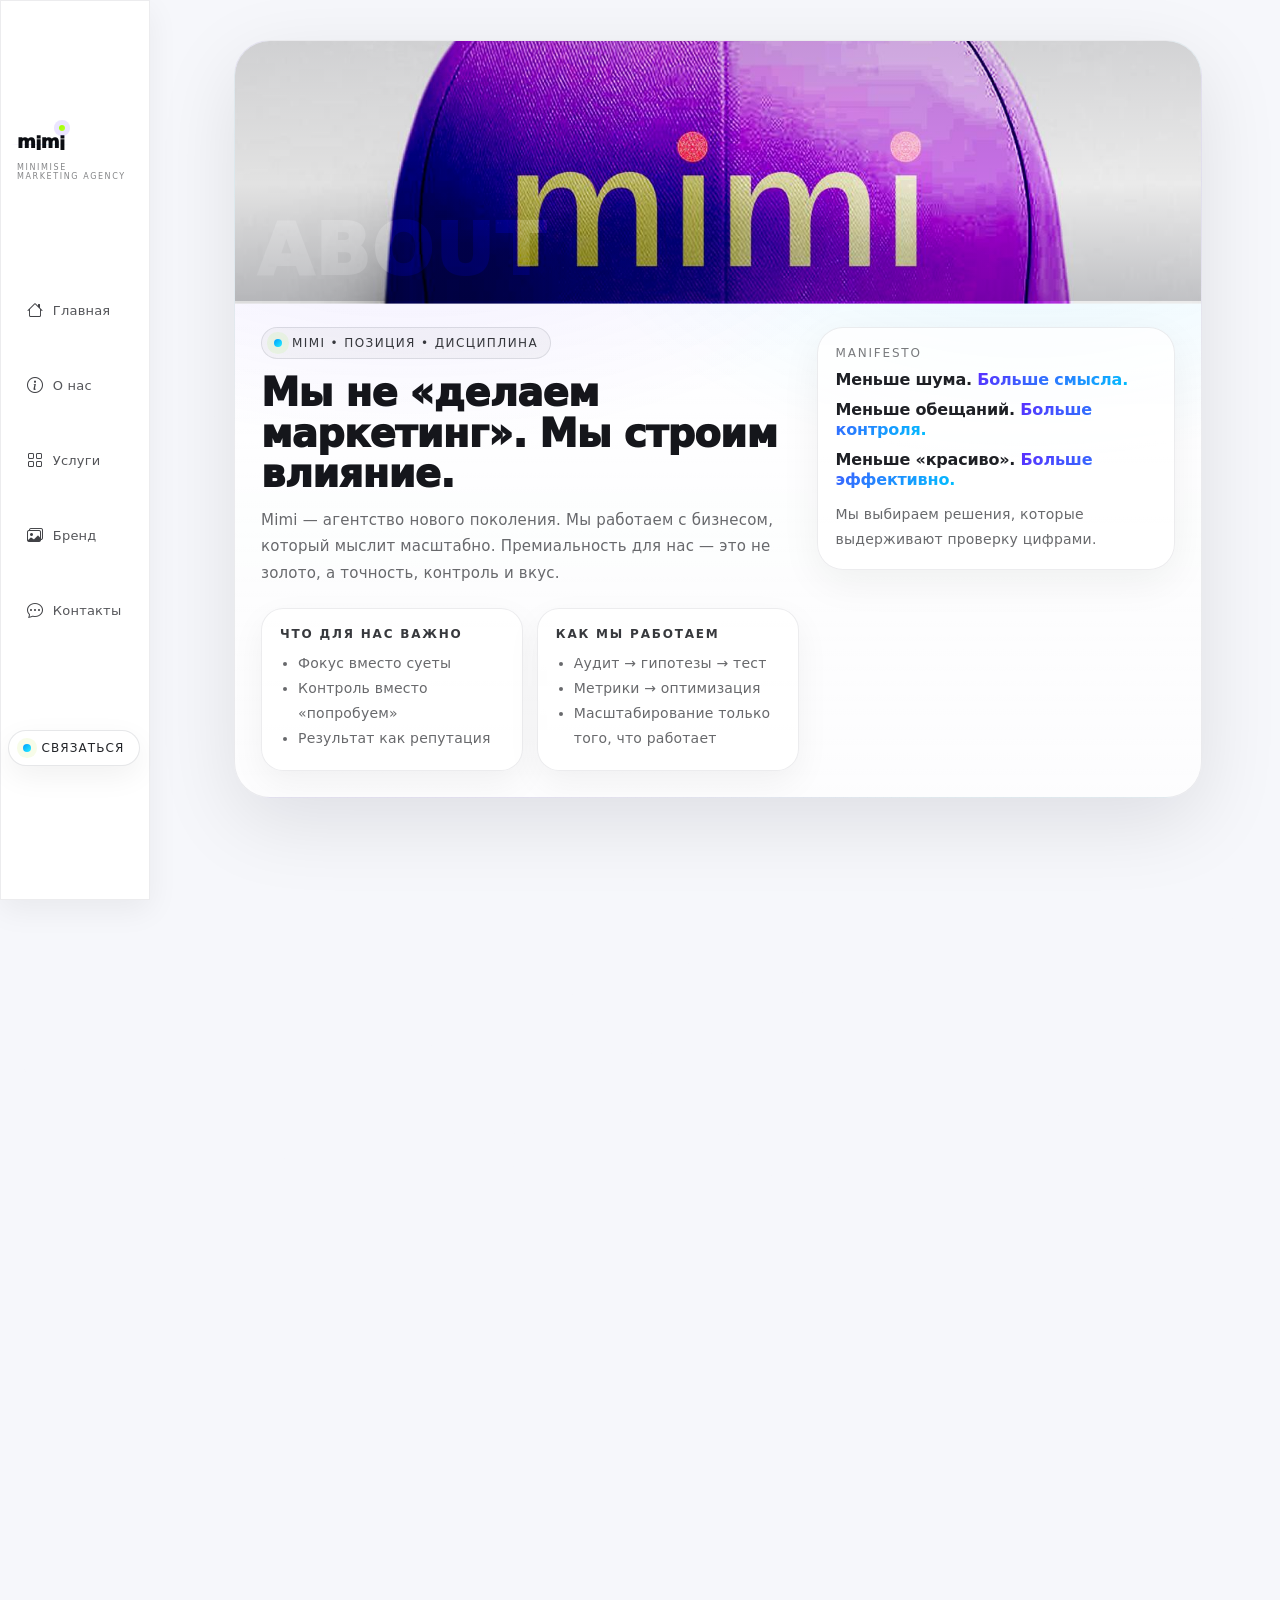
==== commit 9e0e6f43: "Add files via upload" ====
--- a/mimi - page/about.html
+++ b/mimi - page/about.html
@@ -155,7 +155,9 @@
     <aside class="side" aria-label="Основная навигация">
       <div class="side-card">
         <div class="text11">
-          <div class="logo" aria-label="mimi">mimi</div>
+          <div class="logo logo--mimi" aria-label="mimi">
+              <span>m</span><span>i</span><span>m</span><span>i</span>
+            </div>
           <div class="side-title">Minimise Marketing Agency</div>
         </div>
         
@@ -177,7 +179,7 @@
 
 
   <main class="content">
-    <section class="page-hero" data-reveal>
+    <section class="page-hero">
       <div class="shell">
         <div class="band" aria-hidden="true">
           <img src="img/brand7.jpg" alt="" loading="eager" decoding="async">
@@ -227,11 +229,11 @@
       </div>
     </section>
 
-    <div class="section-head" data-reveal>
+    <div class="section-head" data-reveal="zoom">
       <h2 class="section-title">Почему Mimi</h2>
     </div>
 
-    <section class="grid grid-3" data-reveal>
+    <section class="grid grid-3" data-reveal="up">
       <div class="tile">
         <div>
           <p class="t-title">Премиальное отношение</p>
@@ -276,7 +278,9 @@
 
     <div class="foot">
       <div class="brand" style="min-width:auto;">
-        <div class="logo">mimi</div>
+        <div class="logo logo--mimi" aria-label="mimi">
+              <span>m</span><span>i</span><span>m</span><span>i</span>
+            </div>
         <div class="tagline">© <span id="year"></span> minimise marketing agency</div>
       </div>
     </div>
@@ -292,57 +296,6 @@
     </div>
   </nav>
 
-  <script>
-    // Reveal on scroll
-    const io = new IntersectionObserver((entries) => {
-      entries.forEach(en => {
-        if (en.isIntersecting) {
-          en.target.classList.add('in');
-          io.unobserve(en.target);
-        }
-      });
-    }, { threshold: 0.12 });
-    document.querySelectorAll('[data-reveal]').forEach(el => io.observe(el));
-
-    // Year
-    const y = document.getElementById('year');
-    if (y) y.textContent = new Date().getFullYear();
-
-    // Mobile menu
-    const burger = document.querySelector('.burger');
-    const menu = document.getElementById('mobileMenu');
-    const menuClose = document.querySelector('.menu-close');
-
-    function openMenu(){
-      if (!menu) return;
-      menu.classList.add('open');
-      document.body.classList.add('menu-open');
-      burger?.setAttribute('aria-expanded', 'true');
-      menu.setAttribute('aria-hidden', 'false');
-    }
-
-    function closeMenu(){
-      if (!menu) return;
-      menu.classList.remove('open');
-      document.body.classList.remove('menu-open');
-      burger?.setAttribute('aria-expanded', 'false');
-      menu.setAttribute('aria-hidden', 'true');
-    }
-
-    burger?.addEventListener('click', () => {
-      menu.classList.contains('open') ? closeMenu() : openMenu();
-    });
-
-    menuClose?.addEventListener('click', closeMenu);
-
-    menu?.addEventListener('click', (e) => {
-      if (e.target === menu) closeMenu();
-    });
-
-    document.addEventListener('keydown', (e) => {
-      if (e.key === 'Escape' && menu?.classList.contains('open')) closeMenu();
-    });
-
-  </script>
+  <script src="reveal.js"></script>
 </body>
 </html>
--- a/mimi - page/mimi.css
+++ b/mimi - page/mimi.css
@@ -1,46 +1,24 @@
  :root{
       --navH: 64px;
       --sideW: 248px;
-
-
-
-
+      --revealDur: 700ms;
+      --revealEase: cubic-bezier(.2,.8,.2,1);
       --bg: #f6f7fb;
       --bg2: #ffffff;
       --text: #0b0d12;
       --muted: rgba(11,13,18,.62);
       --muted2: rgba(11,13,18,.45);
       --stroke: rgba(15, 23, 42, .10);
-
-
-
-
       --brand: #5b2cff;
       --brand2:#00c2ff;
-
-
-
-
       --shadow: 0 18px 60px rgba(2,6,23,.08);
       --shadow2: 0 10px 30px rgba(2,6,23,.06);
-
-
-
-
       --r-xl: 24px;
       --r-lg: 18px;
       --r-md: 16px;
       --r-sm: 14px;
-
-
-
-
       --container: 1120px;
       --gap: 18px;
-
-
-
-
       --ease: cubic-bezier(.2,.8,.2,1);
       --t: 220ms var(--ease);
       --t2: 520ms var(--ease);
@@ -128,6 +106,94 @@
       display:inline-block;
     }
 
+
+    /* ====== Mimi logo: signal dot + scanline ====== */
+.logo--mimi{
+  /* базовый вид */
+  font-weight: 950;
+  font-size: 18px;
+  letter-spacing: -0.6px; /* чуть “дороже”, чем .2px */
+  line-height: 1;
+  text-transform: lowercase;
+  display: inline-flex;
+  align-items: baseline;
+  gap: 0;
+  position: relative;
+  isolation: isolate; /* чтобы псевдоэлементы не мешали вокруг */
+}
+
+/* каждая буква как отдельный слой */
+.logo--mimi > span{
+  position: relative;
+  display: inline-block;
+  transform: translateZ(0);
+}
+
+/* 1) “Сигнал” — точка над второй i (последний символ) */
+.logo--mimi > span:last-child::before{
+  content: "";
+  position: absolute;
+  width: 6px;
+  height: 6px;
+  border-radius: 999px;
+  left: 50%;
+  top: -10px;
+  transform: translateX(-50%);
+  background: linear-gradient(135deg, #9dff00, #b6ff25);
+  box-shadow:
+    0 0 0 5px rgba(91,44,255,.12),
+    0 10px 30px rgba(91,44,255,.18);
+}
+
+/* 2) “Minimise the noise” — микро‑скан линия, очень аккуратно */
+.logo--mimi::after{
+  content: "";
+  position: absolute;
+  left: -6px;
+  right: -6px;
+  top: 55%;
+  height: 1px;
+  background: linear-gradient(90deg,
+    transparent,
+    rgba(91,44,255,.40),
+    rgba(0,194,255,.40),
+    transparent
+  );
+  opacity: .35;
+  transform: translateY(0);
+  z-index: -1;
+}
+
+/* 3) лёгкая динамика на hover (премиально, без “кислоты”) */
+.logo--mimi:hover::after{
+  opacity: .55;
+  transform: translateY(-1px);
+  transition: opacity 220ms var(--ease), transform 220ms var(--ease);
+}
+
+.logo--mimi:hover > span{
+  transition: transform 220ms var(--ease);
+}
+
+/* микродвижение букв, как “настройка сигнала” */
+.logo--mimi > span:nth-child(1){ transform: translateY(-1.2px); }
+.logo--mimi > span:nth-child(2){ transform: translateY(0.9px); }
+.logo--mimi > span:nth-child(3){ transform: translateY(-1px); }
+.logo--mimi > span:nth-child(4){ transform: translateY(1.1px); }
+
+.logo--mimi:hover > span:nth-child(1){ transform: translateY(0); }
+.logo--mimi:hover > span:nth-child(2){ transform: translateY(0); }
+.logo--mimi:hover > span:nth-child(3){ transform: translateY(0); }
+.logo--mimi:hover > span:nth-child(4){ transform: translateY(0); }
+
+/* если отключены анимации */
+@media (prefers-reduced-motion: reduce){
+  .logo--mimi::after,
+  .logo--mimi > span{
+    transition: none !important;
+    transform: none !important;
+  }
+}
 
 
 
@@ -203,7 +269,7 @@
     }
     .pill-mini .dot{
       width:8px;height:8px;border-radius:99px;
-      background: linear-gradient(135deg, #00c2ff, #a4ff25);
+      background: linear-gradient(135deg, #009dff, #25f0ff);
       box-shadow: 0 0 0 6px rgba(174, 220, 37, 0.1);
     }
 
@@ -408,7 +474,7 @@
     }
     .kicker i{
       width:8px;height:8px;border-radius:99px;
-      background: linear-gradient(135deg, #00c2ff, #a4ff25);
+      background: linear-gradient(135deg, #009dff, #25f0ff);
       box-shadow: 0 0 0 7px rgba(146, 255, 44, 0.1);
       display:inline-block;
     }
@@ -789,6 +855,47 @@
 
 
 
+
+/* ====== Reveal ====== */
+[data-reveal]{
+  opacity: 1;
+  transform: translate3d(0, 18px, 0);
+  transition: opacity 700ms cubic-bezier(.2,.8,.2,1),
+              transform 700ms cubic-bezier(.2,.8,.2,1);
+  will-change: transform, opacity;
+}
+
+[data-reveal].in{
+  opacity: 1;
+  transform: translate3d(0,0,0);
+}
+
+
+
+[data-reveal="up"]{ transform: translate3d(0, 22px, 0); }
+[data-reveal="down"]{ transform: translate3d(0, -22px, 0); }
+[data-reveal="left"]{ transform: translate3d(26px, 0, 0); }
+[data-reveal="right"]{ transform: translate3d(-26px, 0, 0); }
+[data-reveal="zoom"]{ transform: translate3d(0, 10px, 0) scale(.96); }
+
+/* Когда "in", базовый transform сбрасываем, дальше JS будет подмешивать parallax */
+[data-reveal].in{
+  transform: translate3d(0,0,0);
+}
+
+/* Если prefers-reduced-motion — всё сразу */
+@media (prefers-reduced-motion: reduce){
+  [data-reveal]{
+    opacity: 1 !important;
+    transform: none !important;
+    filter: none !important;
+    transition: none !important;
+  }
+}
+
+
+
+
     /* ====== Responsive ====== */
     @media (max-width: 980px){
       :root{ --gap: 14px; --r-xl: 20px; }
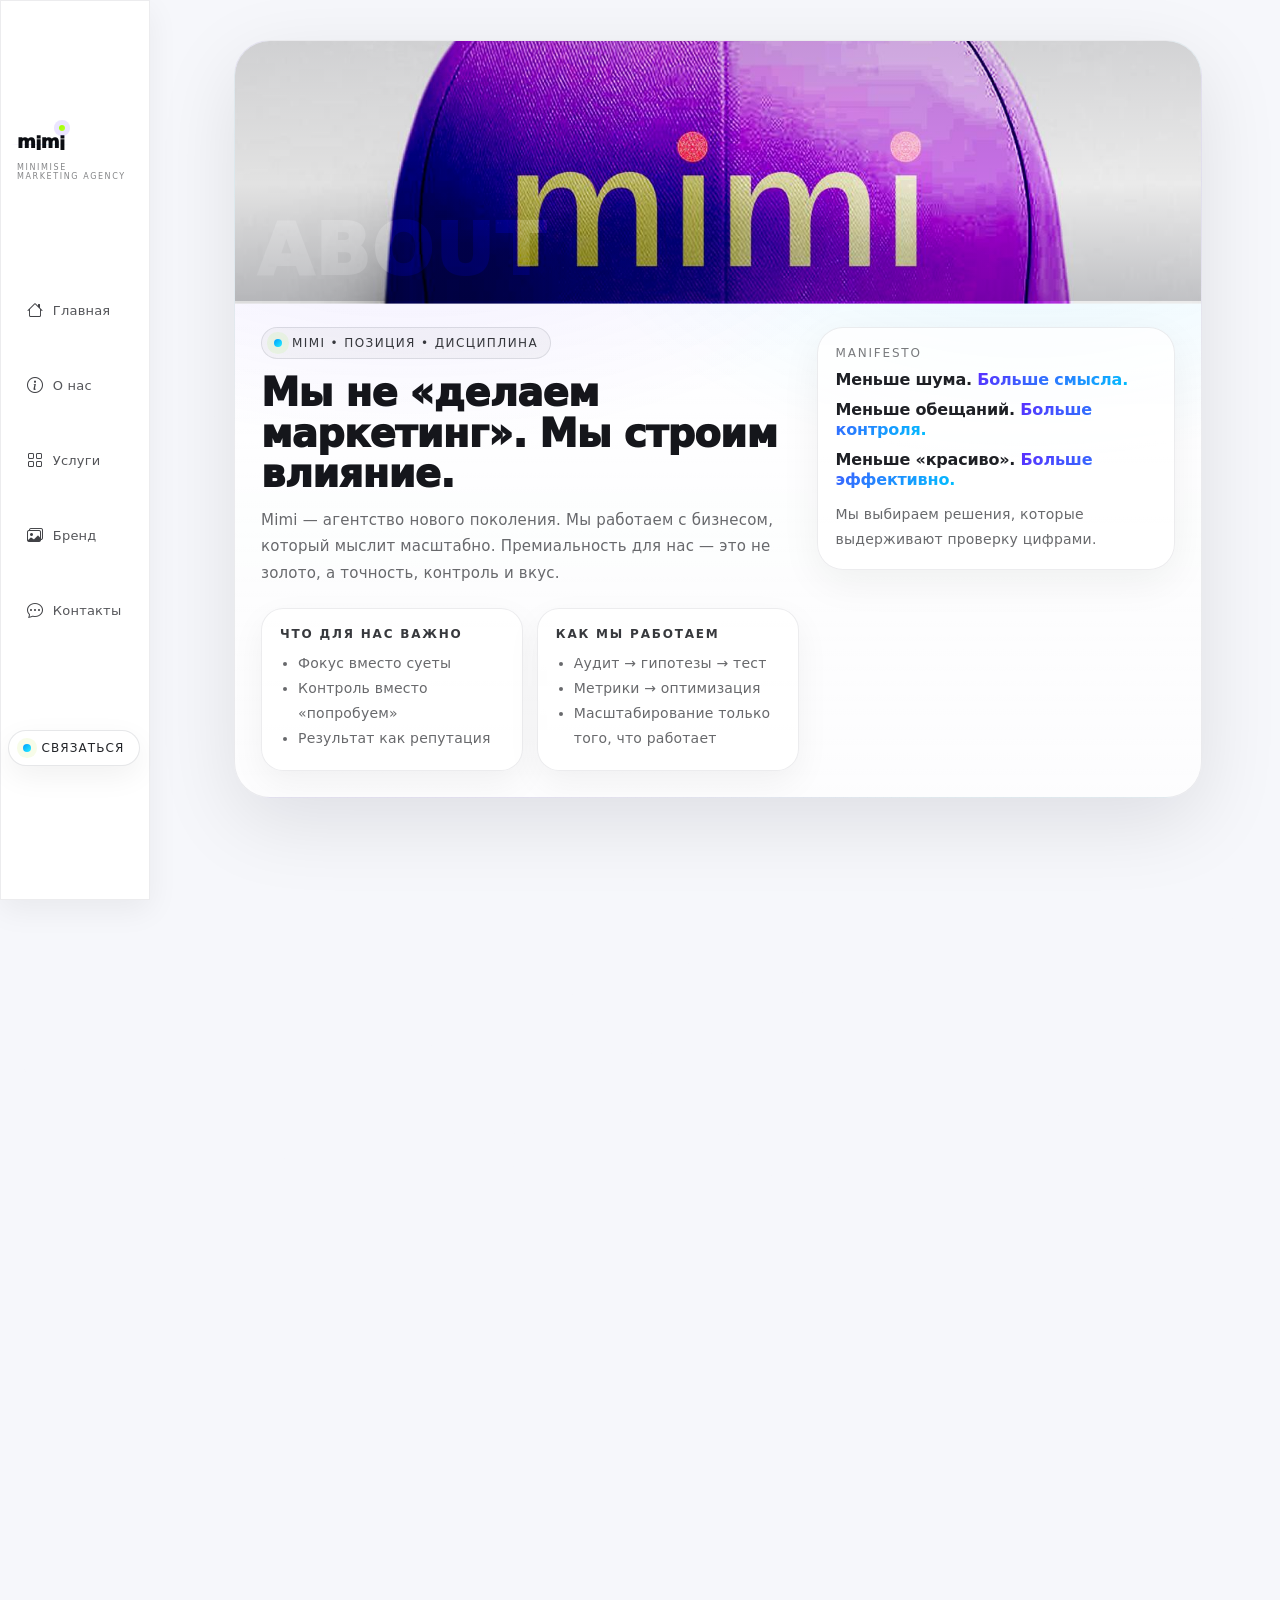
==== commit afdffe96: "Add files via upload" ====
--- a/mimi - page/about.html
+++ b/mimi - page/about.html
@@ -144,6 +144,13 @@
       font-size: 14px;
     }
 
+   @media (max-width: 860px){
+  .pane h3, ul , li{font-size: 8px;}
+  .body.body1{
+    display: flex;
+    flex-direction: column;
+  }
+  }
 
   </style>
 </head>
@@ -186,7 +193,7 @@
           <div class="water"><span>ABOUT</span></div>
         </div>
 
-        <div class="body">
+        <div class="body body1">
           <div>
             <div class="kicker"><i aria-hidden="true"></i> mimi • позиция • дисциплина</div>
             <h1>Мы не «делаем маркетинг». Мы <span class="accent">строим влияние</span>.</h1>
--- a/mimi - page/mimi.css
+++ b/mimi - page/mimi.css
@@ -1,113 +1,94 @@
- :root{
-      --navH: 64px;
-      --sideW: 248px;
-      --revealDur: 700ms;
-      --revealEase: cubic-bezier(.2,.8,.2,1);
-      --bg: #f6f7fb;
-      --bg2: #ffffff;
-      --text: #0b0d12;
-      --muted: rgba(11,13,18,.62);
-      --muted2: rgba(11,13,18,.45);
-      --stroke: rgba(15, 23, 42, .10);
-      --brand: #5b2cff;
-      --brand2:#00c2ff;
-      --shadow: 0 18px 60px rgba(2,6,23,.08);
-      --shadow2: 0 10px 30px rgba(2,6,23,.06);
-      --r-xl: 24px;
-      --r-lg: 18px;
-      --r-md: 16px;
-      --r-sm: 14px;
-      --container: 1120px;
-      --gap: 18px;
-      --ease: cubic-bezier(.2,.8,.2,1);
-      --t: 220ms var(--ease);
-      --t2: 520ms var(--ease);
-    }
-
-
-
-
-    *{ box-sizing:border-box; }
-    html,body{ height:100%; }
-    body{ 
-      margin: 0;
-      color: var(--text);
-      background: var(--bg);
-      font-family: ui-sans-serif, system-ui, -apple-system, Segoe UI, Roboto, Inter, Arial, "Helvetica Neue", sans-serif;
-      letter-spacing: .2px;
-      overflow-x:hidden;
-    }
-
-
-
-
-    a{ color:inherit; text-decoration:none; }
-    button{ font:inherit; color:inherit; background:none; border:none; }
-    img{ max-width:100%; height:auto; }
-
-
-
-
-    /* ====== subtle grain (very low) ====== */
-    .grain{
-      pointer-events:none;
-      position:fixed;
-      inset:-30%;
-      z-index:-1;
-      background-image:url("data:image/svg+xml,%3Csvg xmlns='http://www.w3.org/2000/svg' width='220' height='220'%3E%3Cfilter id='n'%3E%3CfeTurbulence type='fractalNoise' baseFrequency='.8' numOctaves='3' stitchTiles='stitch'/%3E%3C/filter%3E%3Crect width='220' height='220' filter='url(%23n)' opacity='.2'/%3E%3C/svg%3E");
-      opacity:.025;
-      mix-blend-mode:multiply;
-      transform:rotate(2deg);
-    }
-
-
-
-
-    /* ====== Desktop layout: left nav + content ====== */
-    .page{
-      display:grid;
-      grid-template-columns: var(--sideW) 1fr;
-      gap: 28px;
-      width: 100%;
-      min-height: 100vh; /* ← ВАЖНО */
-      padding: 0; 
-    }
-
-
-
-
-    .side-card{
-      padding: 16px;
-      background: #fff;
-      max-width: 150px;
-      border: 1px solid rgba(15,23,42,.08);
-      box-shadow: var(--shadow2);
-      position: sticky;
-      top: 0px;
-      display: flex;
-      flex-direction: column;
-      align-items: center;
-      gap: 100px;
-      justify-content: center;
-      height: 100vh;
-      padding-right: 18px;
-    }
-
-
-
-
-    .logo{
-      font-weight: 900;
-      letter-spacing: .2px;
-      font-size: 18px;
-      line-height:1;
-      text-transform: lowercase;
-      position:relative;
-      display:inline-block;
-    }
-
-
-    /* ====== Mimi logo: signal dot + scanline ====== */
+:root{
+  --navH: 64px;
+  --sideW: 248px;
+  --revealDur: 700ms;
+  --revealEase: cubic-bezier(.2,.8,.2,1);
+  --bg: #f6f7fb;
+  --bg2: #ffffff;
+  --text: #0b0d12;
+  --muted: rgba(11,13,18,.62);
+  --muted2: rgba(11,13,18,.45);
+  --stroke: rgba(15, 23, 42, .10);
+  --brand: #5b2cff;
+  --brand2:#00c2ff;
+  --shadow: 0 18px 60px rgba(2,6,23,.08);
+  --shadow2: 0 10px 30px rgba(2,6,23,.06);
+  --r-xl: 24px;
+  --r-lg: 18px;
+  --r-md: 16px;
+  --r-sm: 14px;
+  --container: 1120px;
+  --gap: 18px;
+  --ease: cubic-bezier(.2,.8,.2,1);
+  --t: 220ms var(--ease);
+  --t2: 520ms var(--ease);
+}
+
+*{ box-sizing:border-box; }
+html,body{ height:100%; }
+body{
+  margin: 0;
+  color: var(--text);
+  background: var(--bg);
+  font-family: ui-sans-serif, system-ui, -apple-system, Segoe UI, Roboto, Inter, Arial, "Helvetica Neue", sans-serif;
+  letter-spacing: .2px;
+  overflow-x:hidden;
+}
+
+a{ color:inherit; text-decoration:none; }
+button{ font:inherit; color:inherit; background:none; border:none; }
+img{ max-width:100%; height:auto; }
+
+/* ====== subtle grain (very low) ====== */
+.grain{
+  pointer-events:none;
+  position:fixed;
+  inset:-30%;
+  z-index:-1;
+  background-image:url("data:image/svg+xml,%3Csvg xmlns='http://www.w3.org/2000/svg' width='220' height='220'%3E%3Cfilter id='n'%3E%3CfeTurbulence type='fractalNoise' baseFrequency='.8' numOctaves='3' stitchTiles='stitch'/%3E%3C/filter%3E%3Crect width='220' height='220' filter='url(%23n)' opacity='.2'/%3E%3C/svg%3E");
+  opacity:.025;
+  mix-blend-mode:multiply;
+  transform:rotate(2deg);
+}
+
+/* ====== Desktop layout: left nav + content ====== */
+.page{
+  display:grid;
+  grid-template-columns: var(--sideW) 1fr;
+  gap: 28px;
+  width: 100%;
+  min-height: 100vh; /* ← ВАЖНО */
+  padding: 0;
+}
+
+.side-card{
+  padding: 16px;
+  background: #fff;
+  max-width: 150px;
+  border: 1px solid rgba(15,23,42,.08);
+  box-shadow: var(--shadow2);
+  position: sticky;
+  top: 0px;
+  display: flex;
+  flex-direction: column;
+  align-items: center;
+  gap: 100px;
+  justify-content: center;
+  height: 100vh;
+  padding-right: 18px;
+}
+
+.logo{
+  font-weight: 900;
+  letter-spacing: .2px;
+  font-size: 18px;
+  line-height:1;
+  text-transform: lowercase;
+  position:relative;
+  display:inline-block;
+}
+
+/* ====== Mimi logo: signal dot + scanline ====== */
 .logo--mimi{
   /* базовый вид */
   font-weight: 950;
@@ -186,765 +167,637 @@
 .logo--mimi:hover > span:nth-child(3){ transform: translateY(0); }
 .logo--mimi:hover > span:nth-child(4){ transform: translateY(0); }
 
-/* если отключены анимации */
+.side-title{
+  margin-top: 10px;
+  color: rgba(11,13,18,.50);
+  font-size: 8px;
+  letter-spacing: 1.6px;
+  text-transform: uppercase;
+}
+
+.side-nav{
+  display:flex;
+  flex-direction:column;
+  gap: 36px;
+  margin-top: 10px;
+}
+
+.side-nav a{
+  display:flex;
+  align-items:center;
+  gap:10px;
+  padding: 10px 12px;
+  border-radius: 14px;
+  color: rgba(11,13,18,.70);
+  font-size: 13px;
+  transition: background var(--t), color var(--t), transform var(--t);
+}
+.side-nav a i{ font-size: 16px; color: rgba(11,13,18,.78); }
+.side-nav a:hover{
+  background: rgba(91,44,255,.08);
+  color: rgba(11,13,18,.95);
+  transform: translateY(-1px);
+}
+
+.side-actions{ margin-top: 14px; }
+
+.pill-mini{
+  display:inline-flex;
+  align-items:center;
+  gap:10px;
+  padding: 10px 14px;
+  border-radius:999px;
+  border: 1px solid rgba(15,23,42,.10);
+  background: #fff;
+  box-shadow: var(--shadow2);
+  transition: transform var(--t), border-color var(--t), box-shadow var(--t);
+  cursor:pointer;
+  user-select:none;
+  white-space:nowrap;
+  font-size: 12px;
+  letter-spacing: 1.1px;
+  text-transform: uppercase;
+  color: rgba(11,13,18,.90);
+}
+.pill-mini:hover{
+  transform: translateY(-2px);
+  border-color: rgba(91,44,255,.22);
+  box-shadow: var(--shadow);
+}
+.pill-mini .dot{
+  width:8px;height:8px;border-radius:99px;
+  background: linear-gradient(135deg, #009dff, #25f0ff);
+  box-shadow: 0 0 0 6px rgba(174, 220, 37, 0.1);
+}
+
+.content{
+  min-width: 0;
+  padding: 0;
+  transform: translateX(-60px);
+}
+
+/* ====== Buttons (clean, confident) ====== */
+.btn{
+  display:inline-flex;
+  align-items:center;
+  justify-content:center;
+  gap: 10px;
+  padding: 12px 16px;
+  border-radius: 999px;
+  border: 1px solid rgba(15,23,42,.10);
+  background: #fff;
+  cursor:pointer;
+  transition: transform var(--t), border-color var(--t), box-shadow var(--t), color var(--t), background var(--t);
+  box-shadow: var(--shadow2);
+  user-select:none;
+  font-size: 14px;
+  color: rgba(11,13,18,.92);
+}
+.btn:hover{
+  transform: translateY(-2px);
+  border-color: rgba(91,44,255,.22);
+  box-shadow: var(--shadow);
+}
+
+.btn-primary{
+  background: linear-gradient(135deg, rgba(91,44,255,.98), rgba(0,194,255,.92));
+  border-color: rgba(91,44,255,.35);
+  color:#fff;
+  box-shadow: 0 18px 60px rgba(91,44,255,.18);
+}
+.btn-primary:hover{
+  transform: translateY(-2px) scale(1.01);
+  box-shadow: 0 26px 90px rgba(91,44,255,.22);
+  border-color: rgba(0,194,255,.40);
+}
+
+.btn .arrow{
+  width: 28px; height: 28px;
+  border-radius: 999px;
+  background: rgba(255,255,255,.18);
+  display:inline-grid; place-items:center;
+  transition: transform var(--t), background var(--t);
+}
+.btn:hover .arrow{ transform: translateX(2px); }
+.btn:not(.btn-primary) .arrow{ background: rgba(11,13,18,.06); }
+
+.socials{ display:flex; gap: 10px; }
+.iconbtn{
+  width: 42px; height: 42px;
+  border-radius: 999px;
+  display:grid; place-items:center;
+  border: 1px solid rgba(15,23,42,.10);
+  background: #fff;
+  box-shadow: var(--shadow2);
+  transition: transform var(--t), border-color var(--t), box-shadow var(--t);
+}
+.iconbtn:hover{
+  transform: translateY(-2px);
+  border-color: rgba(91,44,255,.22);
+  box-shadow: var(--shadow);
+}
+
+/* ====== Sections ====== */
+.section-head{
+  display:flex;
+  align-items:flex-end;
+  justify-content:space-between;
+  gap: 16px;
+  margin-top: 30px;
+}
+.section-title{
+  margin:0;
+  font-size: 12px;
+  letter-spacing: 2px;
+  text-transform: uppercase;
+  width: 100%;
+  color: rgba(11,13,18,.55);
+  text-align: left;
+}
+
+.section-a{
+  color: #00c2ff;
+  margin:0 auto;
+  font-size: 12px;
+  letter-spacing: 2px;
+  text-transform: uppercase;
+  width: 100%;
+}
+.section-a:hover{
+  color: #009dff;
+  text-decoration: underline;
+}
+
+.grid{
+  display:grid;
+  gap: var(--gap);
+  margin-top: var(--gap);
+}
+.grid-2{ grid-template-columns: 1fr 1fr; }
+.grid-3{ grid-template-columns: 1fr 1fr 1fr; }
+
+/* ====== Clean cards ====== */
+.card,
+.big-block,
+.tile,
+.svc,
+.brand-item{
+  background: #fff;
+  border: 1px solid rgba(15,23,42,.08);
+  border-radius: var(--r-xl);
+  box-shadow: var(--shadow2);
+  overflow:hidden;
+  position:relative;
+}
+
+/* ====== HERO: high contrast, slogan-first ====== */
+.hero{ margin-top: 4px; }
+.hero-shell{
+  border-radius: calc(var(--r-xl) + 6px);
+  overflow:hidden;
+  box-shadow: var(--shadow);
+  border: 1px solid rgba(15,23,42,.08);
+  background: #fff;
+}
+
+.hero-band{
+  position: relative;
+  min-height: 300px;
+  background: #0b0d12;
+  overflow:hidden;
+}
+.hero-band img{
+  position:absolute;
+  inset:0;
+  width:100%;
+  height:100%;
+  object-fit: cover;
+  object-position: center 30%;
+  filter: saturate(1.02) contrast(1.05);
+  transform: scale(1.02);
+}
+.hero-band::after{
+  content:"";
+  position:absolute;
+  inset:0;
+  background:
+    radial-gradient(900px 520px at 20% 20%, rgba(91,44,255,.22), transparent 55%),
+    radial-gradient(760px 460px at 90% 25%, rgba(0,194,255,.18), transparent 60%),
+    linear-gradient(180deg, rgba(2,6,23,.55), rgba(2,6,23,.10) 60%, rgba(2,6,23,.65));
+  z-index:1;
+  pointer-events:none;
+}
+
+.hero-body{
+  position: relative;
+  display:grid;
+  grid-template-columns: 1.2fr .8fr;
+  gap: 22px;
+  padding: 28px;
+  background: #fff;
+}
+
+.kicker{
+  display:inline-flex;
+  align-items:center;
+  gap:10px;
+  padding: 8px 12px;
+  border-radius:999px;
+  border: 1px solid rgba(15,23,42,.10);
+  background: rgba(11,13,18,.03);
+  color: rgba(11,13,18,.82);
+  font-size: 12px;
+  letter-spacing: 1.4px;
+  text-transform: uppercase;
+  margin-bottom: 14px;
+}
+.kicker i{
+  width:8px;height:8px;border-radius:99px;
+  background: linear-gradient(135deg, #009dff, #25f0ff);
+  box-shadow: 0 0 0 7px rgba(146, 255, 44, 0.1);
+  display:inline-block;
+}
+
+.h1{
+  margin: 0;
+  font-size: clamp(42px, 4.4vw, 74px);
+  line-height: 1.00;
+  letter-spacing: -1.2px;
+  font-weight: 950;
+  color: rgba(11,13,18,.98);
+}
+.h1 .accent{
+  background: linear-gradient(135deg, var(--brand), var(--brand2));
+  -webkit-background-clip: text;
+  background-clip: text;
+  color: transparent;
+}
+
+.lead{
+  margin: 14px 0 0;
+  color: rgba(11,13,18,.62);
+  font-size: 16px;
+  line-height: 1.65;
+  max-width: 56ch;
+}
+
+.hero-actions{
+  display:flex;
+  flex-wrap:wrap;
+  gap: 12px;
+  margin: 20px 0 0;
+  align-items:center;
+}
+
+/* right panel: clean “signal” instead of busy mock */
+.hero-signal{
+  border-radius: 22px;
+  border: 1px solid rgba(15,23,42,.08);
+  background:
+    radial-gradient(480px 240px at 20% 20%, rgba(91,44,255,.10), transparent 60%),
+    radial-gradient(520px 260px at 80% 60%, rgba(0,194,255,.10), transparent 62%),
+    #fff;
+  box-shadow: var(--shadow2);
+  padding: 18px;
+  min-height: 240px;
+  display:flex;
+  flex-direction:column;
+  gap: 12px;
+}
+.signal-row{
+  display:flex;
+  justify-content:space-between;
+  gap: 10px;
+  padding: 12px 12px;
+  border-radius: 16px;
+  border: 1px solid rgba(15,23,42,.08);
+  background: #fff;
+}
+.signal-row .k{
+  font-size: 11px;
+  letter-spacing: 1.6px;
+  text-transform: uppercase;
+  color: rgba(11,13,18,.55);
+}
+.signal-row .v{
+  font-weight: 850;
+  color: rgba(11,13,18,.92);
+  font-size: 13px;
+  white-space: nowrap;
+}
+.signal-note{
+  margin-top:auto;
+  padding-top: 10px;
+  border-top: 1px solid rgba(15,23,42,.08);
+  color: rgba(11,13,18,.60);
+  line-height: 1.6;
+  font-size: 13px;
+}
+.signal-note b{ color: rgba(11,13,18,.92); }
+
+/* ====== Values / tiles: less sameness ====== */
+.tile{
+  padding: 18px;
+  border-radius: var(--r-xl);
+  min-height: 152px;
+  display:flex;
+  flex-direction:column;
+  justify-content:space-between;
+  transition: transform var(--t), border-color var(--t), box-shadow var(--t);
+}
+.tile:hover{
+  transform: translateY(-3px);
+  border-color: rgba(91,44,255,.18);
+  box-shadow: var(--shadow);
+}
+.tile .t-title{
+  margin:0;
+  font-weight: 900;
+  letter-spacing:-.2px;
+  font-size: 15px;
+  color: rgba(11,13,18,.92);
+}
+.tile .t-sub{
+  margin-top: 8px;
+  color: rgba(11,13,18,.62);
+  font-size: 13px;
+  line-height: 1.65;
+}
+.tile .sub2{
+  margin-top: auto;
+  color: rgba(11,13,18,.62);
+  font-size: 13px;
+  font-weight: 600;
+  letter-spacing:-.2px;
+  line-height: 1.65;
+}
+
+.chiprow{
+  display:flex;
+  gap: 8px;
+  flex-wrap:wrap;
+  margin-top: 14px;
+}
+.chip{
+  font-size: 11px;
+  text-transform: uppercase;
+  letter-spacing: 1.2px;
+  color: rgba(11,13,18,.72);
+  background: rgba(91,44,255,.08);
+  border: 1px solid rgba(91,44,255,.14);
+  padding: 6px 10px;
+  border-radius: 999px;
+}
+
+/* ====== Big blocks ====== */
+.big-block{
+  padding: 20px;
+  border-radius: var(--r-xl);
+  min-height: 140px;
+}
+.big-block .label{
+  font-size: 12px;
+  color: rgba(11,13,18,.52);
+  text-transform: uppercase;
+  letter-spacing: 1.8px;
+}
+.big-block .text{
+  margin-top: 12px;
+  color: rgba(11,13,18,.78);
+  font-size: 14px;
+  line-height: 1.75;
+  max-width: 100%;
+}
+.big-block.important{
+  max-width: 760px;
+  margin: 0 auto;
+  text-align:center;
+}
+
+/* ====== Brand grid ====== */
+.brand-grid{
+  display:grid;
+  grid-template-columns: repeat(12, 1fr);
+  grid-auto-rows: 10px;
+  gap: 10px;
+  margin-top: var(--gap);
+}
+.brand-item{
+  margin: 0;
+  border-radius: 22px;
+  overflow:hidden;
+  cursor:pointer;
+  transition: transform var(--t), border-color var(--t), box-shadow var(--t);
+}
+.brand-item{ grid-column: span 4; grid-row: span 12; }
+.brand-item.tall{ grid-row: span 22; }
+
+.brand-item::after{
+  content:"";
+  position:absolute;
+  inset:0;
+  background: linear-gradient(180deg, transparent 60%, rgba(2,6,23,.30));
+  opacity: .9;
+  pointer-events:none;
+}
+.brand-item img{
+  width:100%;
+  height:100%;
+  display:block;
+  object-fit: cover;
+  transform: scale(1.01);
+  transition: transform var(--t2), filter var(--t);
+  filter: saturate(1.02) contrast(1.03);
+}
+.brand-item:hover{
+  transform: translateY(-3px);
+  border-color: rgba(91,44,255,.20);
+  box-shadow: var(--shadow);
+}
+.brand-item:hover img{ transform: scale(1.06); }
+
+/* ====== Lightbox ====== */
+.lightbox{
+  position: fixed;
+  inset: 0;
+  z-index: 120;
+  display: none;
+  place-items: center;
+  background: rgba(2,6,23,.55);
+  backdrop-filter: blur(10px);
+  padding: 18px;
+}
+.lightbox.open{ display:grid; }
+.lightbox-img{
+  max-width: min(1100px, 96vw);
+  max-height: 86vh;
+  border-radius: 22px;
+  border: 1px solid rgba(255,255,255,.18);
+  box-shadow: 0 24px 90px rgba(2,6,23,.45);
+  background: rgba(255,255,255,.04);
+}
+.lightbox-close{
+  position: fixed;
+  top: 14px;
+  right: 14px;
+  width: 46px;
+  height: 46px;
+  border-radius: 999px;
+  border: 1px solid rgba(255,255,255,.22);
+  background: rgba(255,255,255,.14);
+  color: rgba(255,255,255,.92);
+  font-size: 26px;
+  line-height: 1;
+  cursor: pointer;
+}
+
+/* ====== Footer ====== */
+footer{
+  margin-top: 20px;
+  padding: 26px 0 70px;
+  border-top: 1px solid rgba(15,23,42,.08);
+  color: rgba(11,13,18,.65);
+  text-align: center;
+}
+.mimi-wall{
+  margin-top: 10px;
+  font-size: clamp(28px, 5.6vw, 66px);
+  letter-spacing: 10px;
+  font-weight: 900;
+  color: rgba(11,13,18,.06);
+  text-transform: lowercase;
+  white-space:nowrap;
+  overflow:hidden;
+  user-select:none;
+}
+.mimi-wall span{
+  display:inline-block;
+  animation: marquee 18s linear infinite;
+  padding-right: 40px;
+}
+@keyframes marquee{
+  from{ transform: translateX(0); }
+  to{ transform: translateX(-50%); }
+}
+.foot{
+  display:flex;
+  justify-content:center;
+  gap: 18px;
+  flex-wrap:wrap;
+  align-items:center;
+  padding-top: 18px;
+  width:min(var(--container), calc(100% - 40px));
+  margin: 0 auto;
+}
+.tagline{
+  font-size: 12px;
+  color: rgba(11,13,18,.52);
+  margin-top: 8px;
+}
+
+/* ====== Reveal ====== */
+[data-reveal]{
+  opacity: 0;
+  transform: translate3d(0, 18px, 0);
+  transition: opacity var(--revealDur) var(--revealEase),
+              transform var(--revealDur) var(--revealEase);
+  will-change: transform, opacity;
+}
+[data-reveal].in{
+  opacity: 1;
+  transform: translate3d(0,0,0);
+}
+
+[data-reveal="up"]{ transform: translate3d(0, 22px, 0); }
+[data-reveal="down"]{ transform: translate3d(0, -22px, 0); }
+[data-reveal="left"]{ transform: translate3d(26px, 0, 0); }
+[data-reveal="right"]{ transform: translate3d(-26px, 0, 0); }
+[data-reveal="zoom"]{ transform: translate3d(0, 10px, 0) scale(.96); }
+
+/* ====== Bottom nav (mobile) ====== */
+.bottom-nav{
+  position: fixed;
+  left: 0;
+  right: 0;
+  bottom: 0;
+  height: var(--navH);
+  display:none;
+  z-index: 80;
+  background: rgba(255,255,255,.96);
+  backdrop-filter: blur(12px);
+  border-top: 1px solid rgba(15,23,42,.10);
+}
+.bottom-nav a{
+  display: flex;
+  flex-direction: column;
+  font-size: 8px;
+  gap: 2px;
+  align-items:center;
+  justify-content:center;
+}
+.bottom-nav .wrap{
+  height:100%;
+  display:grid;
+  grid-template-columns: repeat(5, 1fr);
+  align-items:center;
+  width: min(var(--container), 100%);
+  margin: 0 auto;
+  padding: 0 8px;
+}
+.bnav-link{
+  height: calc(var(--navH) - 10px);
+  display:flex;
+  align-items:center;
+  justify-content:center;
+  border-radius: 16px;
+  color: rgba(11,13,18,.62);
+  transition: background .2s ease, color .2s ease, transform .2s ease;
+}
+.bnav-link i{ font-size: 22px; }
+.bnav-link:hover{ background: rgba(91,44,255,.08); color: rgba(11,13,18,.92); transform: translateY(-1px); }
+.bnav-link[aria-current="page"]{
+  color: rgba(11,13,18,.95);
+  background: rgba(11,13,18,.06);
+}
+
+/* ====== Responsive ====== */
+@media (max-width: 980px){
+  :root{ --gap: 14px; --r-xl: 20px; }
+  .hero-body{ grid-template-columns: 1fr; }
+  .grid-2{ grid-template-columns: 1fr; }
+  .grid-3{ grid-template-columns: 1fr; }
+  .brand-grid{ grid-template-columns: repeat(6, 1fr); gap: 8px; }
+  .brand-item{ grid-column: span 3; grid-row: span 8; border-radius: 18px; }
+  .brand-item.tall{ grid-row: span 16; }
+  .side{ display:none; }
+  .side-card{ display:none; }
+
+  .content{width: 100%;transform: translateX(0px);margin: 0;}
+  .page{width: 100% !important;margin: 0 auto;}
+}
+
+@media (max-width: 860px){
+  .side{ display:none; }
+  .side-card{ display:none; }
+  .bottom-nav{ display:block; }
+  .section-title{ text-align: left; }
+  .h1{ letter-spacing: -0.6px; }
+  .hero-watermark span{ letter-spacing: 1px; }
+  .foot{ width: min(var(--container), calc(100% - 18px)); }
+  .page{grid-template-columns: 1fr;padding: 16px 0 calc(var(--navH) + 18px);width: 100% !important;margin: 0 auto;}
+}
+
+/* Accessibility: reduce motion */
 @media (prefers-reduced-motion: reduce){
+  *{ scroll-behavior:auto !important; }
+  [data-reveal]{ transition:none !important; transform:none !important; opacity:1 !important; }
+  .mimi-wall span{ animation:none !important; }
+  .btn, .tile, .brand-item, .side-nav a{ transition:none !important; }
+
+  /* чтобы не дублировать ещё один prefers-reduced-motion блок — оставляем тут же */
   .logo--mimi::after,
   .logo--mimi > span{
     transition: none !important;
     transform: none !important;
   }
 }
-
-
-
-
-    .side-title{
-      margin-top: 10px;
-      color: rgba(11,13,18,.50);
-      font-size: 8px;
-      letter-spacing: 1.6px;
-      text-transform: uppercase;
-    }
-
-
-
-
-    .side-nav{
-      display:flex;
-      flex-direction:column;
-      gap: 36px;
-      margin-top: 10px;
-    }
-
-
-
-
-    .side-nav a{
-      display:flex;
-      align-items:center;
-      gap:10px;
-      padding: 10px 12px;
-      border-radius: 14px;
-      color: rgba(11,13,18,.70);
-      font-size: 13px;
-      transition: background var(--t), color var(--t), transform var(--t);
-    }
-    .side-nav a i{ font-size: 16px; color: rgba(11,13,18,.78); }
-    .side-nav a:hover{
-      background: rgba(91,44,255,.08);
-      color: rgba(11,13,18,.95);
-      transform: translateY(-1px);
-    }
-
-
-
-
-    .side-actions{ margin-top: 14px; }
-
-
-
-
-    .pill-mini{
-      display:inline-flex;
-      align-items:center;
-      gap:10px;
-      padding: 10px 14px;
-      border-radius:999px;
-      border: 1px solid rgba(15,23,42,.10);
-      background: #fff;
-      box-shadow: var(--shadow2);
-      transition: transform var(--t), border-color var(--t), box-shadow var(--t);
-      cursor:pointer;
-      user-select:none;
-      white-space:nowrap;
-      font-size: 12px;
-      letter-spacing: 1.1px;
-      text-transform: uppercase;
-      color: rgba(11,13,18,.90);
-    }
-    .pill-mini:hover{
-      transform: translateY(-2px);
-      border-color: rgba(91,44,255,.22);
-      box-shadow: var(--shadow);
-    }
-    .pill-mini .dot{
-      width:8px;height:8px;border-radius:99px;
-      background: linear-gradient(135deg, #009dff, #25f0ff);
-      box-shadow: 0 0 0 6px rgba(174, 220, 37, 0.1);
-    }
-
-
-    .content{
-      min-width: 0;
-      padding: 0 ;
-      transform: translateX(-60px);
-    }
-
-    /* ====== Buttons (clean, confident) ====== */
-    .btn{
-      display:inline-flex;
-      align-items:center;
-      justify-content:center;
-      gap: 10px;
-      padding: 12px 16px;
-      border-radius: 999px;
-      border: 1px solid rgba(15,23,42,.10);
-      background: #fff;
-      cursor:pointer;
-      transition: transform var(--t), border-color var(--t), box-shadow var(--t), color var(--t), background var(--t);
-      box-shadow: var(--shadow2);
-      user-select:none;
-      font-size: 14px;
-      color: rgba(11,13,18,.92);
-    }
-    .btn:hover{
-      transform: translateY(-2px);
-      border-color: rgba(91,44,255,.22);
-      box-shadow: var(--shadow);
-    }
-
-
-
-
-    .btn-primary{
-      background: linear-gradient(135deg, rgba(91,44,255,.98), rgba(0,194,255,.92));
-      border-color: rgba(91,44,255,.35);
-      color:#fff;
-      box-shadow: 0 18px 60px rgba(91,44,255,.18);
-    }
-    .btn-primary:hover{
-      transform: translateY(-2px) scale(1.01);
-      box-shadow: 0 26px 90px rgba(91,44,255,.22);
-      border-color: rgba(0,194,255,.40);
-    }
-
-
-
-
-    .btn .arrow{
-      width: 28px; height: 28px;
-      border-radius: 999px;
-      background: rgba(255,255,255,.18);
-      display:inline-grid; place-items:center;
-      transition: transform var(--t), background var(--t);
-    }
-    .btn:hover .arrow{ transform: translateX(2px); }
-    .btn:not(.btn-primary) .arrow{ background: rgba(11,13,18,.06); }
-
-
-
-
-    .socials{ display:flex; gap: 10px; }
-    .iconbtn{
-      width: 42px; height: 42px;
-      border-radius: 999px;
-      display:grid; place-items:center;
-      border: 1px solid rgba(15,23,42,.10);
-      background: #fff;
-      box-shadow: var(--shadow2);
-      transition: transform var(--t), border-color var(--t), box-shadow var(--t);
-    }
-    .iconbtn:hover{
-      transform: translateY(-2px);
-      border-color: rgba(91,44,255,.22);
-      box-shadow: var(--shadow);
-    }
-
-
-
-
-    /* ====== Sections ====== */
-    .section-head{
-      display:flex;
-      align-items:flex-end;
-      justify-content:space-between;
-      gap: 16px;
-      margin-top: 30px;
-    }
-    .section-title{
-      margin:0;
-      font-size: 12px;
-      letter-spacing: 2px;
-      text-transform: uppercase;
-      width: 100%;
-      color: rgba(11,13,18,.55);
-      text-align: left;
-    }
-
-
-
-
-    .grid{
-      display:grid;
-      gap: var(--gap);
-      margin-top: var(--gap);
-    }
-    .grid-2{ grid-template-columns: 1fr 1fr; }
-    .grid-3{ grid-template-columns: 1fr 1fr 1fr; }
-
-
-
-
-    /* ====== Clean cards ====== */
-    .card,
-    .big-block,
-    .tile,
-    .svc,
-    .brand-item{
-      background: #fff;
-      border: 1px solid rgba(15,23,42,.08);
-      border-radius: var(--r-xl);
-      box-shadow: var(--shadow2);
-      overflow:hidden;
-      position:relative;
-    }
-
-
-
-
-    /* ====== HERO: high contrast, slogan-first ====== */
-    .hero{ margin-top: 4px; }
-    .hero-shell{
-      border-radius: calc(var(--r-xl) + 6px);
-      overflow:hidden;
-      box-shadow: var(--shadow);
-      border: 1px solid rgba(15,23,42,.08);
-      background: #fff;
-    }
-
-
-
-
-    .hero-band{
-      position: relative;
-      min-height: 300px;
-      background: #0b0d12;
-      overflow:hidden;
-    }
-    .hero-band img{
-      position:absolute;
-      inset:0;
-      width:100%;
-      height:100%;
-      object-fit: cover;
-      object-position: center 30%;
-      filter: saturate(1.02) contrast(1.05);
-      transform: scale(1.02);
-    }
-    .hero-band::after{
-      content:"";
-      position:absolute;
-      inset:0;
-      background:
-        radial-gradient(900px 520px at 20% 20%, rgba(91,44,255,.22), transparent 55%),
-        radial-gradient(760px 460px at 90% 25%, rgba(0,194,255,.18), transparent 60%),
-        linear-gradient(180deg, rgba(2,6,23,.55), rgba(2,6,23,.10) 60%, rgba(2,6,23,.65));
-      z-index:1;
-      pointer-events:none;
-    }
-
-
-
-
-    .hero-body{
-      position: relative;
-      display:grid;
-      grid-template-columns: 1.2fr .8fr;
-      gap: 22px;
-      padding: 28px;
-      background: #fff;
-    }
-
-
-
-
-    .kicker{
-      display:inline-flex;
-      align-items:center;
-      gap:10px;
-      padding: 8px 12px;
-      border-radius:999px;
-      border: 1px solid rgba(15,23,42,.10);
-      background: rgba(11,13,18,.03);
-      color: rgba(11,13,18,.82);
-      font-size: 12px;
-      letter-spacing: 1.4px;
-      text-transform: uppercase;
-      margin-bottom: 14px;
-    }
-    .kicker i{
-      width:8px;height:8px;border-radius:99px;
-      background: linear-gradient(135deg, #009dff, #25f0ff);
-      box-shadow: 0 0 0 7px rgba(146, 255, 44, 0.1);
-      display:inline-block;
-    }
-
-
-
-
-    .h1{
-      margin: 0;
-      font-size: clamp(42px, 4.4vw, 74px);
-      line-height: 1.00;
-      letter-spacing: -1.2px;
-      font-weight: 950;
-      color: rgba(11,13,18,.98);
-    }
-    .h1 .accent{
-      background: linear-gradient(135deg, var(--brand), var(--brand2));
-      -webkit-background-clip: text;
-      background-clip: text;
-      color: transparent;
-    }
-
-
-
-
-    .lead{
-      margin: 14px 0 0;
-      color: rgba(11,13,18,.62);
-      font-size: 16px;
-      line-height: 1.65;
-      max-width: 56ch;
-    }
-
-
-
-
-    .hero-actions{
-      display:flex;
-      flex-wrap:wrap;
-      gap: 12px;
-      margin: 20px 0 0;
-      align-items:center;
-    }
-
-
-
-
-    /* right panel: clean “signal” instead of busy mock */
-    .hero-signal{
-      border-radius: 22px;
-      border: 1px solid rgba(15,23,42,.08);
-      background:
-        radial-gradient(480px 240px at 20% 20%, rgba(91,44,255,.10), transparent 60%),
-        radial-gradient(520px 260px at 80% 60%, rgba(0,194,255,.10), transparent 62%),
-        #fff;
-      box-shadow: var(--shadow2);
-      padding: 18px;
-      min-height: 240px;
-      display:flex;
-      flex-direction:column;
-      gap: 12px;
-    }
-    .signal-row{
-      display:flex;
-      justify-content:space-between;
-      gap: 10px;
-      padding: 12px 12px;
-      border-radius: 16px;
-      border: 1px solid rgba(15,23,42,.08);
-      background: #fff;
-    }
-    .signal-row .k{
-      font-size: 11px;
-      letter-spacing: 1.6px;
-      text-transform: uppercase;
-      color: rgba(11,13,18,.55);
-    }
-    .signal-row .v{
-      font-weight: 850;
-      color: rgba(11,13,18,.92);
-      font-size: 13px;
-      white-space: nowrap;
-    }
-    .signal-note{
-      margin-top:auto;
-      padding-top: 10px;
-      border-top: 1px solid rgba(15,23,42,.08);
-      color: rgba(11,13,18,.60);
-      line-height: 1.6;
-      font-size: 13px;
-    }
-    .signal-note b{ color: rgba(11,13,18,.92); }
-
-
-
-
-    /* ====== Values / tiles: less sameness ====== */
-    .tile{
-      padding: 18px;
-      border-radius: var(--r-xl);
-      min-height: 152px;
-      display:flex;
-      flex-direction:column;
-      justify-content:space-between;
-      transition: transform var(--t), border-color var(--t), box-shadow var(--t);
-    }
-    .tile:hover{
-      transform: translateY(-3px);
-      border-color: rgba(91,44,255,.18);
-      box-shadow: var(--shadow);
-    }
-    .tile .t-title{
-      margin:0;
-      font-weight: 900;
-      letter-spacing:-.2px;
-      font-size: 15px;
-      color: rgba(11,13,18,.92);
-    }
-    .tile .t-sub{
-      margin-top: 8px;
-      color: rgba(11,13,18,.62);
-      font-size: 13px;
-      line-height: 1.65;
-    }
-
-    .tile .sub2{
-      margin-top: auto;
-      color: rgba(11,13,18,.62);
-      font-size: 13px;
-      font-weight: 600;
-      letter-spacing:-.2px;
-      line-height: 1.65;
-    }
-
-
-
-
-    .chiprow{
-      display:flex;
-      gap: 8px;
-      flex-wrap:wrap;
-      margin-top: 14px;
-    }
-    .chip{
-      font-size: 11px;
-      text-transform: uppercase;
-      letter-spacing: 1.2px;
-      color: rgba(11,13,18,.72);
-      background: rgba(91,44,255,.08);
-      border: 1px solid rgba(91,44,255,.14);
-      padding: 6px 10px;
-      border-radius: 999px;
-    }
-
-
-
-
-    /* ====== Big blocks ====== */
-    .big-block{
-      padding: 20px;
-      border-radius: var(--r-xl);
-      min-height: 140px;
-    }
-    .big-block .label{
-      font-size: 12px;
-      color: rgba(11,13,18,.52);
-      text-transform: uppercase;
-      letter-spacing: 1.8px;
-    }
-    .big-block .text{
-      margin-top: 12px;
-      color: rgba(11,13,18,.78);
-      font-size: 14px;
-      line-height: 1.75;
-      max-width: 100%;
-    }
-    .big-block.important{
-      max-width: 760px;
-      margin: 0 auto;
-      text-align:center;
-    }
-
-
-
-
-    /* ====== Brand grid ====== */
-    .brand-grid{
-      display:grid;
-      grid-template-columns: repeat(12, 1fr);
-      grid-auto-rows: 10px;
-      gap: 10px;
-      margin-top: var(--gap);
-    }
-    .brand-item{
-      margin: 0;
-      border-radius: 22px;
-      overflow:hidden;
-      cursor:pointer;
-      transition: transform var(--t), border-color var(--t), box-shadow var(--t);
-    }
-    .brand-item{ grid-column: span 4; grid-row: span 12; }
-    .brand-item.tall{ grid-row: span 22; }
-
-
-
-
-    .brand-item::after{
-      content:"";
-      position:absolute;
-      inset:0;
-      background: linear-gradient(180deg, transparent 60%, rgba(2,6,23,.30));
-      opacity: .9;
-      pointer-events:none;
-    }
-    .brand-item img{
-      width:100%;
-      height:100%;
-      display:block;
-      object-fit: cover;
-      transform: scale(1.01);
-      transition: transform var(--t2), filter var(--t);
-      filter: saturate(1.02) contrast(1.03);
-    }
-    .brand-item:hover{
-      transform: translateY(-3px);
-      border-color: rgba(91,44,255,.20);
-      box-shadow: var(--shadow);
-    }
-    .brand-item:hover img{ transform: scale(1.06); }
-
-
-
-
-    /* ====== Lightbox ====== */
-    .lightbox{
-      position: fixed;
-      inset: 0;
-      z-index: 120;
-      display: none;
-      place-items: center;
-      background: rgba(2,6,23,.55);
-      backdrop-filter: blur(10px);
-      padding: 18px;
-    }
-    .lightbox.open{ display:grid; }
-    .lightbox-img{
-      max-width: min(1100px, 96vw);
-      max-height: 86vh;
-      border-radius: 22px;
-      border: 1px solid rgba(255,255,255,.18);
-      box-shadow: 0 24px 90px rgba(2,6,23,.45);
-      background: rgba(255,255,255,.04);
-    }
-    .lightbox-close{
-      position: fixed;
-      top: 14px;
-      right: 14px;
-      width: 46px;
-      height: 46px;
-      border-radius: 999px;
-      border: 1px solid rgba(255,255,255,.22);
-      background: rgba(255,255,255,.14);
-      color: rgba(255,255,255,.92);
-      font-size: 26px;
-      line-height: 1;
-      cursor: pointer;
-    }
-
-
-
-
-    /* ====== Footer ====== */
-    footer{
-      margin-top: 26px;
-      padding: 26px 0 44px;
-      border-top: 1px solid rgba(15,23,42,.08);
-      color: rgba(11,13,18,.65);
-    }
-    .mimi-wall{
-      margin-top: 10px;
-      font-size: clamp(28px, 5.6vw, 66px);
-      letter-spacing: 10px;
-      font-weight: 900;
-      color: rgba(11,13,18,.06);
-      text-transform: lowercase;
-      white-space:nowrap;
-      overflow:hidden;
-      user-select:none;
-    }
-    .mimi-wall span{
-      display:inline-block;
-      animation: marquee 18s linear infinite;
-      padding-right: 40px;
-    }
-    @keyframes marquee{
-      from{ transform: translateX(0); }
-      to{ transform: translateX(-50%); }
-    }
-    .foot{
-      display:flex;
-      justify-content:flex-start;
-      gap: 18px;
-      flex-wrap:wrap;
-      align-items:center;
-      padding-top: 18px;
-      width:min(var(--container), calc(100% - 40px));
-      margin: 0 auto;
-    }
-    .tagline{
-      font-size: 12px;
-      color: rgba(11,13,18,.52);
-      margin-top: 8px;
-    }
-
-
-
-
-    /* ====== Reveal ====== */
-    [data-reveal]{
-      opacity:0;
-      transform: translateY(14px);
-      transition: opacity var(--t2), transform var(--t2);
-    }
-    [data-reveal].in{
-      opacity:1;
-      transform: translateY(0);
-    }
-
-
-
-
-    /* ====== Bottom nav (mobile) ====== */
-    .bottom-nav{
-      position: fixed;
-      left: 0;
-      right: 0;
-      bottom: 0;
-      height: var(--navH);
-      display:none;
-      z-index: 80;
-      background: rgba(255,255,255,.96);
-      backdrop-filter: blur(12px);
-      border-top: 1px solid rgba(15,23,42,.10);
-    }
-    .bottom-nav a{
-      display: flex;
-      flex-direction: column;
-      font-size: 8px;
-      gap: 2px;
-      align-items:center;
-      justify-content:center;
-    }
-    .bottom-nav .wrap{
-      height:100%;
-      display:grid;
-      grid-template-columns: repeat(5, 1fr);
-      align-items:center;
-      width: min(var(--container), 100%);
-      margin: 0 auto;
-      padding: 0 8px;
-    }
-    .bnav-link{
-      height: calc(var(--navH) - 10px);
-      display:flex;
-      align-items:center;
-      justify-content:center;
-      border-radius: 16px;
-      color: rgba(11,13,18,.62);
-      transition: background .2s ease, color .2s ease, transform .2s ease;
-    }
-    .bnav-link i{ font-size: 22px; }
-    .bnav-link:hover{ background: rgba(91,44,255,.08); color: rgba(11,13,18,.92); transform: translateY(-1px); }
-    .bnav-link[aria-current="page"]{
-      color: rgba(11,13,18,.95);
-      background: rgba(11,13,18,.06);
-    }
-
-
-
-
-
-/* ====== Reveal ====== */
-[data-reveal]{
-  opacity: 1;
-  transform: translate3d(0, 18px, 0);
-  transition: opacity 700ms cubic-bezier(.2,.8,.2,1),
-              transform 700ms cubic-bezier(.2,.8,.2,1);
-  will-change: transform, opacity;
-}
-
-[data-reveal].in{
-  opacity: 1;
-  transform: translate3d(0,0,0);
-}
-
-
-
-[data-reveal="up"]{ transform: translate3d(0, 22px, 0); }
-[data-reveal="down"]{ transform: translate3d(0, -22px, 0); }
-[data-reveal="left"]{ transform: translate3d(26px, 0, 0); }
-[data-reveal="right"]{ transform: translate3d(-26px, 0, 0); }
-[data-reveal="zoom"]{ transform: translate3d(0, 10px, 0) scale(.96); }
-
-/* Когда "in", базовый transform сбрасываем, дальше JS будет подмешивать parallax */
-[data-reveal].in{
-  transform: translate3d(0,0,0);
-}
-
-/* Если prefers-reduced-motion — всё сразу */
-@media (prefers-reduced-motion: reduce){
-  [data-reveal]{
-    opacity: 1 !important;
-    transform: none !important;
-    filter: none !important;
-    transition: none !important;
-  }
-}
-
-
-
-
-    /* ====== Responsive ====== */
-    @media (max-width: 980px){
-      :root{ --gap: 14px; --r-xl: 20px; }
-      .hero-body{ grid-template-columns: 1fr; }
-      .grid-2{ grid-template-columns: 1fr; }
-      .grid-3{ grid-template-columns: 1fr; }
-      .brand-grid{ grid-template-columns: repeat(6, 1fr); gap: 8px; }
-      .brand-item{ grid-column: span 3; grid-row: span 8; border-radius: 18px; }
-      .brand-item.tall{ grid-row: span 16; }
-      .side{ display:none; }
-      .side-card{ display:none; }
-
-      .content{
-            width: 100%;
-            margin: 0;
-            transform: translateX(0px);
-       }
-      .page{
-            width: 100% !important;
-            margin: 0 auto;
-        }
-    }
-
-
-
-
-    @media (max-width: 860px){
-      .side{ display:none; }
-      .side-card{ display:none; }
-      .bottom-nav{ display:block; }
-      .section-title{ text-align: left; }
-      .h1{ letter-spacing: -0.6px; }
-      .hero-watermark span{ letter-spacing: 1px; }
-      .foot{ width: min(var(--container), calc(100% - 18px)); }
-      .page{
-        grid-template-columns: 1fr; 
-        padding: 16px 0 calc(var(--navH) + 18px); 
-        width: 100% !important;
-        margin: 0 auto;
-        }
-    }
-
-
-
-
-    /* Accessibility: reduce motion */
-    @media (prefers-reduced-motion: reduce){
-      *{ scroll-behavior:auto !important; }
-      [data-reveal]{ transition:none !important; transform:none !important; opacity:1 !important; }
-      .mimi-wall span{ animation:none !important; }
-      .btn, .tile, .brand-item, .side-nav a{ transition:none !important; }
-    }
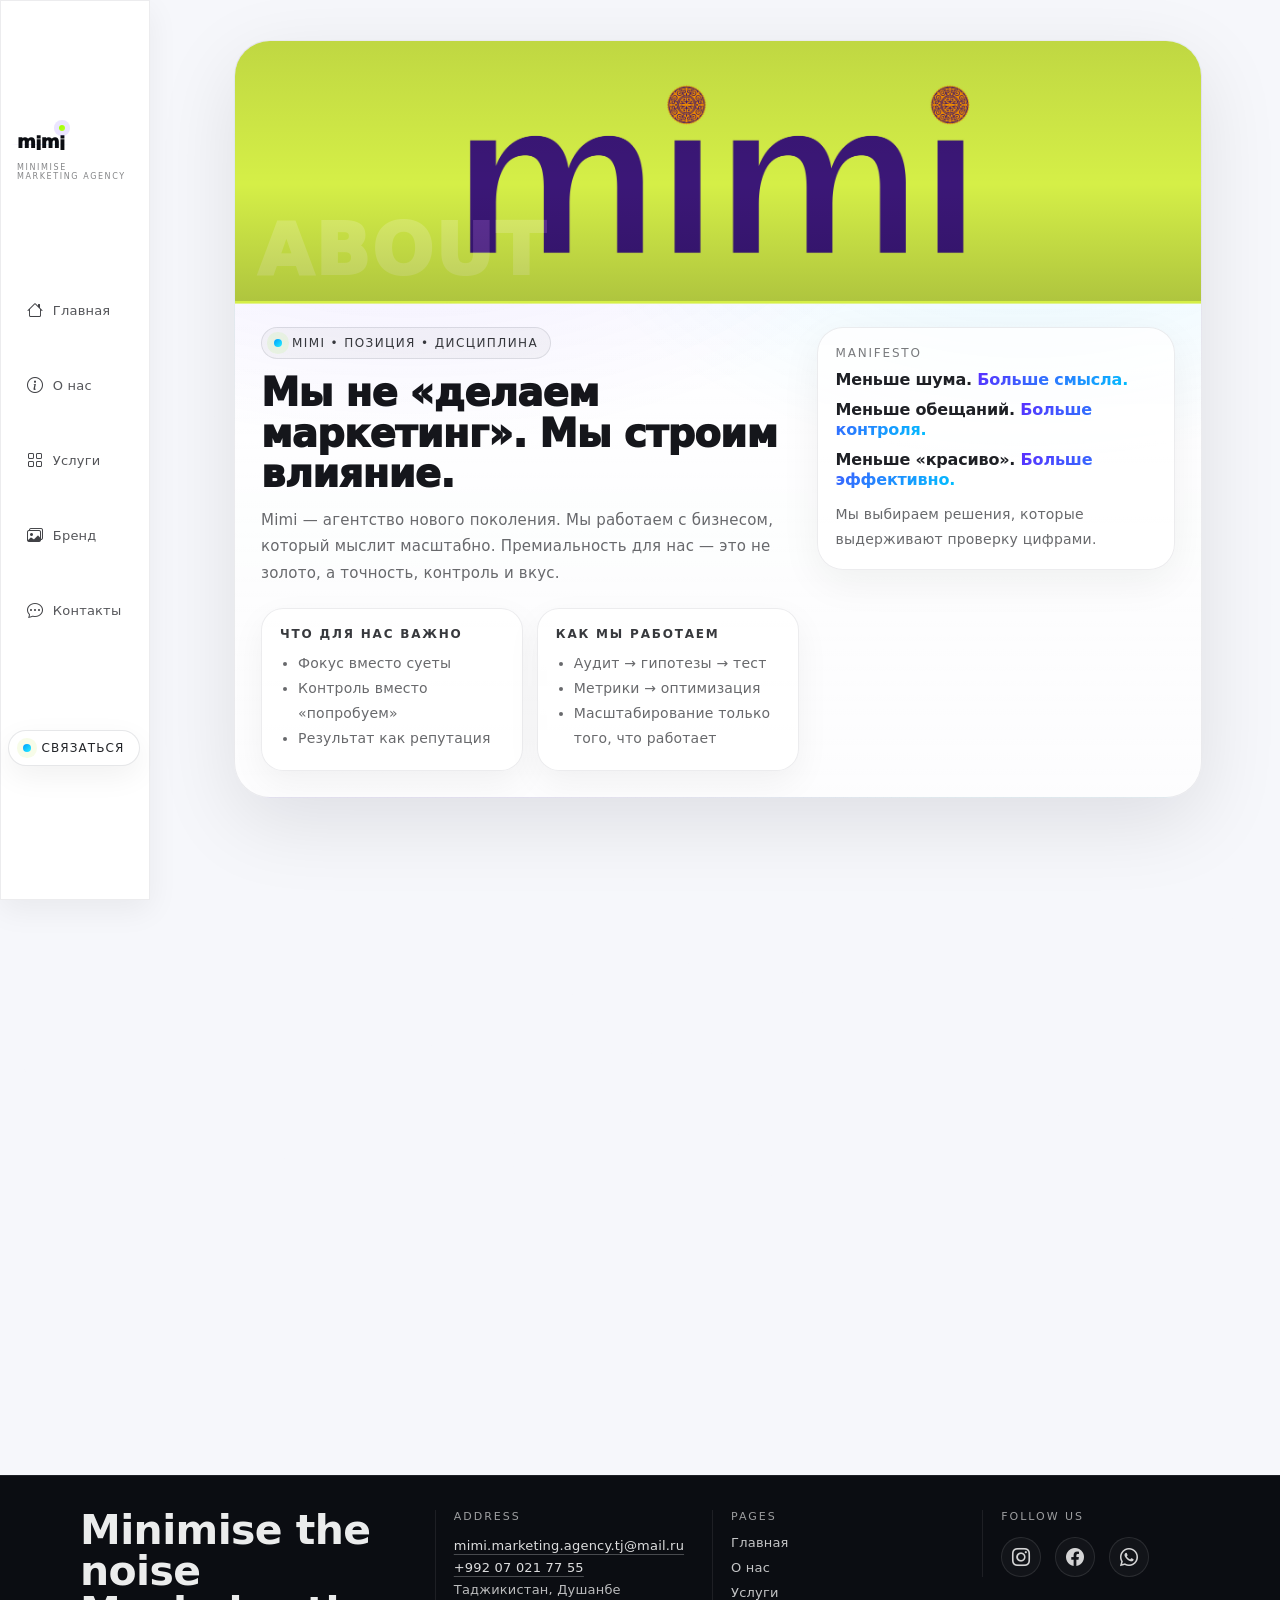
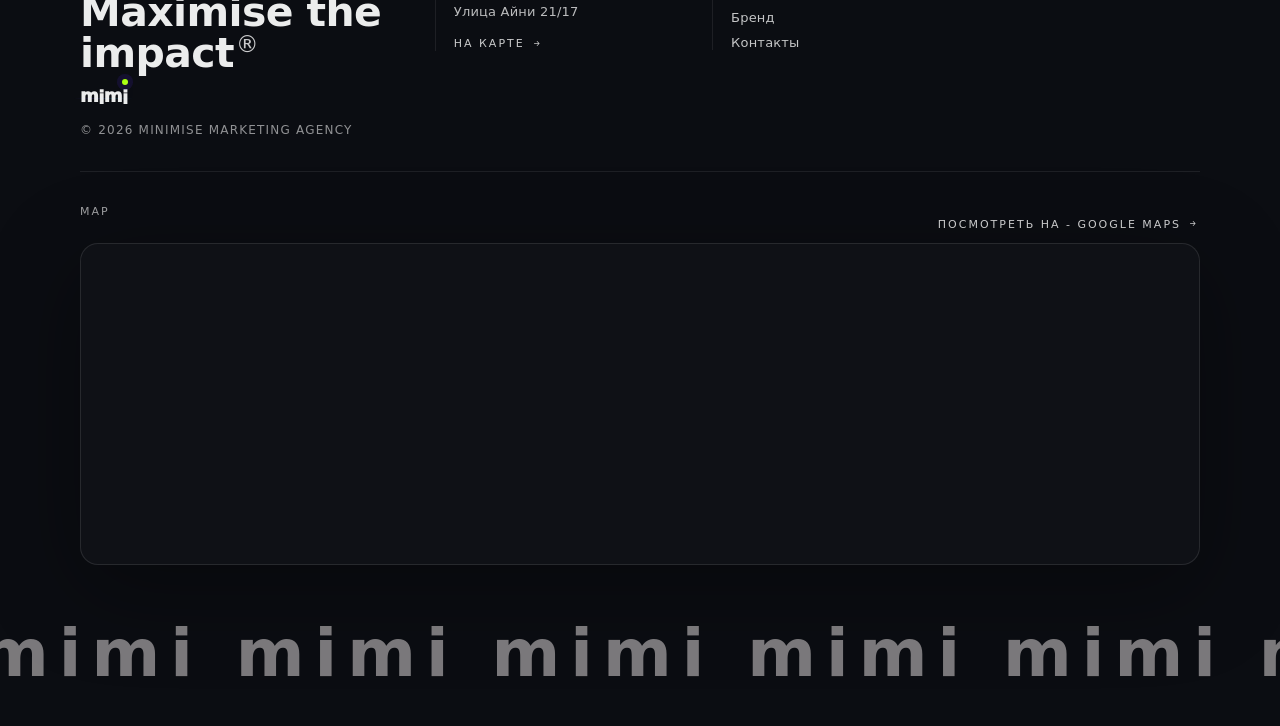
==== commit 9687f146: "Add files via upload" ====
--- a/mimi - page/about.html
+++ b/mimi - page/about.html
@@ -41,7 +41,7 @@
       position:absolute; inset:0;
       width:100%; height:100%;
       object-fit: cover;
-      object-position: center 35%;
+      object-position: center 44%;
       transform: scale(1.02);
       filter: saturate(1.03) contrast(1.02);
     }
@@ -189,7 +189,7 @@
     <section class="page-hero">
       <div class="shell">
         <div class="band" aria-hidden="true">
-          <img src="img/brand7.jpg" alt="" loading="eager" decoding="async">
+          <img src="img/bg2.jpg" alt="" loading="eager" decoding="async">
           <div class="water"><span>ABOUT</span></div>
         </div>
 
@@ -277,21 +277,7 @@
   </main>
   </div>
 
-  <footer data-reveal>
-    <div class="mimi-wall" aria-hidden="true">
-      <span>mimi mimi mimi mimi mimi mimi mimi mimi mimi mimi mimi mimi mimi mimi mimi mimi </span>
-      <span>mimi mimi mimi mimi mimi mimi mimi mimi mimi mimi mimi mimi mimi mimi mimi mimi </span>
-    </div>
-
-    <div class="foot">
-      <div class="brand" style="min-width:auto;">
-        <div class="logo logo--mimi" aria-label="mimi">
-              <span>m</span><span>i</span><span>m</span><span>i</span>
-            </div>
-        <div class="tagline">© <span id="year"></span> minimise marketing agency</div>
-      </div>
-    </div>
-  </footer>
+
 
   <nav class="bottom-nav" data-nav="bottom" aria-label="Нижнее меню">
     <div class="wrap">
@@ -303,6 +289,103 @@
     </div>
   </nav>
 
+    <!-- FOOTER (dark, clean) -->
+<footer class="mimi-footer" role="contentinfo">
+  <div class="mimi-footer__inner">
+    <!-- LEFT -->
+    <div class="mimi-footer__brand">
+      <div class="mimi-footer__headline">
+        Minimise the noise <br>
+        Maximise the <br>  
+        impact<span class="mimi-footer__reg">®</span>
+      </div>
+
+      <div class="mimi-footer__logo" aria-label="mimi">
+        <div class="logo logo--mimi">
+          <span>m</span><span>i</span><span>m</span><span>i</span>
+        </div>
+      </div>
+
+      <div class="mimi-footer__copy">
+        © <span id="year"></span> MINIMISE MARKETING AGENCY
+      </div>
+    </div>
+
+    <!-- ADDRESS -->
+    <div class="mimi-footer__col">
+      <div class="mimi-footer__title">ADDRESS</div>
+
+      <div class="mimi-footer__lines">
+        <a class="mimi-footer__link" href="mailto:mimi.marketing.agency.tj@mail.ru">mimi.marketing.agency.tj@mail.ru</a><br>
+        <a class="mimi-footer__link" href="https://wa.me/000000000000" target="_blank" rel="noreferrer">+992 07 021 77 55</a><br>
+        Таджикистан, Душанбе<br>
+        Улица Айни 21/17
+      </div>
+
+      <a class="mimi-footer__maplink"
+         href="https://www.google.com/maps?q=%D0%A2%D0%B0%D0%B4%D0%B6%D0%B8%D0%BA%D0%B8%D1%81%D1%82%D0%B0%D0%BD%2C%20%D0%94%D1%83%D1%88%D0%B0%D0%BD%D0%B1%D0%B5%2C%20%D0%A3%D0%BB%D0%B8%D1%86%D0%B0%20%D0%90%D0%B9%D0%BD%D0%B8%2021%2F17"
+         target="_blank" rel="noreferrer">
+        НА КАРТЕ <i class="bi bi-arrow-right-short" aria-hidden="true"></i>
+      </a>
+    </div>
+
+    <!-- PAGES -->
+    <div class="mimi-footer__col">
+      <div class="mimi-footer__title">PAGES</div>
+      <nav class="mimi-footer__nav" aria-label="Навигация в футере">
+        <a href="index.html">Главная</a>
+        <a href="about.html">О нас</a>
+        <a href="services.html">Услуги</a>
+        <a href="work.html">Бренд</a>
+        <a href="contact.html">Контакты</a>
+      </nav>
+    </div>
+
+    <!-- SOCIAL -->
+    <div class="mimi-footer__col mimi-footer__col--right">
+      <div class="mimi-footer__title">FOLLOW US</div>
+
+      <div class="mimi-footer__socials" aria-label="Социальные сети">
+        <a class="mimi-footer__social" href="https://instagram.com/mimi.agency.tj" target="_blank" rel="noreferrer" aria-label="Instagram">
+          <i class="bi bi-instagram" aria-hidden="true"></i>
+        </a>
+        <a class="mimi-footer__social" href="https://www.facebook.com/profile.php?id=61586084697099" target="_blank" rel="noreferrer" aria-label="Facebook">
+          <i class="bi bi-facebook" aria-hidden="true"></i>
+        </a>
+        <a class="mimi-footer__social" href="https://wa.me/992070217755" target="_blank" rel="noreferrer" aria-label="WhatsApp">
+          <i class="bi bi-whatsapp" aria-hidden="true"></i>
+        </a>
+      </div>
+    </div>
+  </div>
+
+  <!-- MAP (same dark section, under footer) -->
+  <div class="mimi-footer__mapwrap" aria-label="Карта">
+    <div class="mimi-footer__maphead">
+      <div class="mimi-footer__title">MAP</div>
+      <a class="mimi-footer__maplink"
+         href="https://www.google.com/maps?q=%D0%A2%D0%B0%D0%B4%D0%B6%D0%B8%D0%BA%D0%B8%D1%81%D1%82%D0%B0%D0%BD%2C%20%D0%94%D1%83%D1%88%D0%B0%D0%BD%D0%B1%D0%B5%2C%20%D0%A3%D0%BB%D0%B8%D1%86%D0%B0%20%D0%90%D0%B9%D0%BD%D0%B8%2021%2F17"
+         target="_blank" rel="noreferrer">
+        ПОСМОТРЕТЬ НА - GOOGLE MAPS <i class="bi bi-arrow-right-short" aria-hidden="true"></i>
+      </a>
+    </div>
+
+    <div class="mimi-footer__map">
+      <iframe
+        title="mimi — Таджикистан, Душанбе, Улица Айни 21/17"
+        loading="lazy"
+        referrerpolicy="no-referrer-when-downgrade"
+        src="https://www.google.com/maps?q=%D0%A2%D0%B0%D0%B4%D0%B6%D0%B8%D0%BA%D0%B8%D1%81%D1%82%D0%B0%D0%BD%2C%20%D0%94%D1%83%D1%88%D0%B0%D0%BD%D0%B1%D0%B5%2C%20%D0%A3%D0%BB%D0%B8%D1%86%D0%B0%20%D0%90%D0%B9%D0%BD%D0%B8%2021%2F17&output=embed">
+      </iframe>
+    </div>
+
+    <div class="mimi-wall" aria-hidden="true">
+      <span>mimi mimi mimi mimi mimi mimi mimi mimi mimi mimi mimi mimi mimi mimi mimi mimi </span>
+      <span>mimi mimi mimi mimi mimi mimi mimi mimi mimi mimi mimi mimi mimi mimi mimi mimi </span>
+    </div>
+  </div>
+</footer>
+
   <script src="reveal.js"></script>
 </body>
 </html>
--- a/mimi - page/mimi.css
+++ b/mimi - page/mimi.css
@@ -1,45 +1,88 @@
+/* ======================================================================
+   mimi.css (cleaned + cross-browser friendly)
+   - убраны дубли (footer/reponsive)
+   - добавлены безопасные дефолты (tap highlight, text-size-adjust)
+   - улучшены sticky/viewport моменты, grid fallback на малых экранах
+   - футер тёмный + карта (как на референсе)
+   ====================================================================== */
+
+/* ====== CSS Vars ====== */
 :root{
   --navH: 64px;
   --sideW: 248px;
+
   --revealDur: 700ms;
   --revealEase: cubic-bezier(.2,.8,.2,1);
+
   --bg: #f6f7fb;
   --bg2: #ffffff;
+
   --text: #0b0d12;
   --muted: rgba(11,13,18,.62);
   --muted2: rgba(11,13,18,.45);
+
   --stroke: rgba(15, 23, 42, .10);
+
   --brand: #5b2cff;
-  --brand2:#00c2ff;
+  --brand2: #00c2ff;
+
   --shadow: 0 18px 60px rgba(2,6,23,.08);
   --shadow2: 0 10px 30px rgba(2,6,23,.06);
+
   --r-xl: 24px;
   --r-lg: 18px;
   --r-md: 16px;
   --r-sm: 14px;
+
   --container: 1120px;
   --gap: 18px;
+
   --ease: cubic-bezier(.2,.8,.2,1);
   --t: 220ms var(--ease);
   --t2: 520ms var(--ease);
 }
 
-*{ box-sizing:border-box; }
+/* ====== Base reset ====== */
+*,
+*::before,
+*::after{ box-sizing:border-box; }
+
 html,body{ height:100%; }
+
+html{
+  -webkit-text-size-adjust: 100%;
+  text-size-adjust: 100%;
+  scroll-behavior: smooth;
+}
+
 body{
   margin: 0;
   color: var(--text);
   background: var(--bg);
-  font-family: ui-sans-serif, system-ui, -apple-system, Segoe UI, Roboto, Inter, Arial, "Helvetica Neue", sans-serif;
+  font-family: ui-sans-serif, system-ui, -apple-system, "Segoe UI", Roboto, Inter, Arial, "Helvetica Neue", sans-serif;
   letter-spacing: .2px;
-  overflow-x:hidden;
+  overflow-x: hidden;
 }
 
 a{ color:inherit; text-decoration:none; }
 button{ font:inherit; color:inherit; background:none; border:none; }
-img{ max-width:100%; height:auto; }
-
-/* ====== subtle grain (very low) ====== */
+img{ max-width:100%; height:auto; display:block; }
+
+:focus-visible{
+  outline: 2px solid rgba(0,194,255,.55);
+  outline-offset: 3px;
+}
+
+::selection{
+  background: rgba(91,44,255,.22);
+}
+
+/* iOS tap */
+a,button{
+  -webkit-tap-highlight-color: transparent;
+}
+
+/* ====== Subtle grain ====== */
 .grain{
   pointer-events:none;
   position:fixed;
@@ -51,31 +94,32 @@
   transform:rotate(2deg);
 }
 
-/* ====== Desktop layout: left nav + content ====== */
+/* ====== Layout ====== */
 .page{
   display:grid;
   grid-template-columns: var(--sideW) 1fr;
   gap: 28px;
   width: 100%;
-  min-height: 100vh; /* ← ВАЖНО */
+  min-height: 100vh;
   padding: 0;
 }
 
+/* ====== Sidebar ====== */
 .side-card{
   padding: 16px;
+  padding-right: 18px;
   background: #fff;
   max-width: 150px;
   border: 1px solid rgba(15,23,42,.08);
   box-shadow: var(--shadow2);
   position: sticky;
-  top: 0px;
+  top: 0;
   display: flex;
   flex-direction: column;
   align-items: center;
+  justify-content: center;
   gap: 100px;
-  justify-content: center;
   height: 100vh;
-  padding-right: 18px;
 }
 
 .logo{
@@ -88,29 +132,26 @@
   display:inline-block;
 }
 
-/* ====== Mimi logo: signal dot + scanline ====== */
+/* ====== Mimi logo (signal dot + scanline) ====== */
 .logo--mimi{
-  /* базовый вид */
   font-weight: 950;
   font-size: 18px;
-  letter-spacing: -0.6px; /* чуть “дороже”, чем .2px */
+  letter-spacing: -0.6px;
   line-height: 1;
   text-transform: lowercase;
   display: inline-flex;
   align-items: baseline;
   gap: 0;
   position: relative;
-  isolation: isolate; /* чтобы псевдоэлементы не мешали вокруг */
-}
-
-/* каждая буква как отдельный слой */
+  isolation: isolate;
+}
+
 .logo--mimi > span{
   position: relative;
   display: inline-block;
   transform: translateZ(0);
 }
 
-/* 1) “Сигнал” — точка над второй i (последний символ) */
 .logo--mimi > span:last-child::before{
   content: "";
   position: absolute;
@@ -126,7 +167,6 @@
     0 10px 30px rgba(91,44,255,.18);
 }
 
-/* 2) “Minimise the noise” — микро‑скан линия, очень аккуратно */
 .logo--mimi::after{
   content: "";
   position: absolute;
@@ -145,7 +185,6 @@
   z-index: -1;
 }
 
-/* 3) лёгкая динамика на hover (премиально, без “кислоты”) */
 .logo--mimi:hover::after{
   opacity: .55;
   transform: translateY(-1px);
@@ -156,15 +195,14 @@
   transition: transform 220ms var(--ease);
 }
 
-/* микродвижение букв, как “настройка сигнала” */
 .logo--mimi > span:nth-child(1){ transform: translateY(-1.2px); }
 .logo--mimi > span:nth-child(2){ transform: translateY(0.9px); }
 .logo--mimi > span:nth-child(3){ transform: translateY(-1px); }
 .logo--mimi > span:nth-child(4){ transform: translateY(1.1px); }
 
-.logo--mimi:hover > span:nth-child(1){ transform: translateY(0); }
-.logo--mimi:hover > span:nth-child(2){ transform: translateY(0); }
-.logo--mimi:hover > span:nth-child(3){ transform: translateY(0); }
+.logo--mimi:hover > span:nth-child(1),
+.logo--mimi:hover > span:nth-child(2),
+.logo--mimi:hover > span:nth-child(3),
 .logo--mimi:hover > span:nth-child(4){ transform: translateY(0); }
 
 .side-title{
@@ -192,7 +230,12 @@
   font-size: 13px;
   transition: background var(--t), color var(--t), transform var(--t);
 }
-.side-nav a i{ font-size: 16px; color: rgba(11,13,18,.78); }
+
+.side-nav a i{
+  font-size: 16px;
+  color: rgba(11,13,18,.78);
+}
+
 .side-nav a:hover{
   background: rgba(91,44,255,.08);
   color: rgba(11,13,18,.95);
@@ -230,13 +273,14 @@
   box-shadow: 0 0 0 6px rgba(174, 220, 37, 0.1);
 }
 
+/* ====== Content ====== */
 .content{
   min-width: 0;
   padding: 0;
   transform: translateX(-60px);
 }
 
-/* ====== Buttons (clean, confident) ====== */
+/* ====== Buttons ====== */
 .btn{
   display:inline-flex;
   align-items:center;
@@ -275,17 +319,21 @@
   width: 28px; height: 28px;
   border-radius: 999px;
   background: rgba(255,255,255,.18);
-  display:inline-grid; place-items:center;
+  display:inline-grid;
+  place-items:center;
   transition: transform var(--t), background var(--t);
 }
 .btn:hover .arrow{ transform: translateX(2px); }
 .btn:not(.btn-primary) .arrow{ background: rgba(11,13,18,.06); }
 
+/* ====== Social icon buttons ====== */
 .socials{ display:flex; gap: 10px; }
+
 .iconbtn{
   width: 42px; height: 42px;
   border-radius: 999px;
-  display:grid; place-items:center;
+  display:grid;
+  place-items:center;
   border: 1px solid rgba(15,23,42,.10);
   background: #fff;
   box-shadow: var(--shadow2);
@@ -305,6 +353,7 @@
   gap: 16px;
   margin-top: 30px;
 }
+
 .section-title{
   margin:0;
   font-size: 12px;
@@ -350,8 +399,9 @@
   position:relative;
 }
 
-/* ====== HERO: high contrast, slogan-first ====== */
+/* ====== Hero ====== */
 .hero{ margin-top: 4px; }
+
 .hero-shell{
   border-radius: calc(var(--r-xl) + 6px);
   overflow:hidden;
@@ -366,16 +416,18 @@
   background: #0b0d12;
   overflow:hidden;
 }
+
 .hero-band img{
   position:absolute;
   inset:0;
   width:100%;
   height:100%;
   object-fit: cover;
-  object-position: center 30%;
+  object-position: center 49%;
   filter: saturate(1.02) contrast(1.05);
   transform: scale(1.02);
 }
+
 .hero-band::after{
   content:"";
   position:absolute;
@@ -411,6 +463,7 @@
   text-transform: uppercase;
   margin-bottom: 14px;
 }
+
 .kicker i{
   width:8px;height:8px;border-radius:99px;
   background: linear-gradient(135deg, #009dff, #25f0ff);
@@ -426,6 +479,7 @@
   font-weight: 950;
   color: rgba(11,13,18,.98);
 }
+
 .h1 .accent{
   background: linear-gradient(135deg, var(--brand), var(--brand2));
   -webkit-background-clip: text;
@@ -449,7 +503,6 @@
   align-items:center;
 }
 
-/* right panel: clean “signal” instead of busy mock */
 .hero-signal{
   border-radius: 22px;
   border: 1px solid rgba(15,23,42,.08);
@@ -464,6 +517,7 @@
   flex-direction:column;
   gap: 12px;
 }
+
 .signal-row{
   display:flex;
   justify-content:space-between;
@@ -473,18 +527,21 @@
   border: 1px solid rgba(15,23,42,.08);
   background: #fff;
 }
+
 .signal-row .k{
   font-size: 11px;
   letter-spacing: 1.6px;
   text-transform: uppercase;
   color: rgba(11,13,18,.55);
 }
+
 .signal-row .v{
   font-weight: 850;
   color: rgba(11,13,18,.92);
   font-size: 13px;
   white-space: nowrap;
 }
+
 .signal-note{
   margin-top:auto;
   padding-top: 10px;
@@ -495,7 +552,7 @@
 }
 .signal-note b{ color: rgba(11,13,18,.92); }
 
-/* ====== Values / tiles: less sameness ====== */
+/* ====== Tiles ====== */
 .tile{
   padding: 18px;
   border-radius: var(--r-xl);
@@ -582,14 +639,16 @@
   gap: 10px;
   margin-top: var(--gap);
 }
+
 .brand-item{
   margin: 0;
   border-radius: 22px;
   overflow:hidden;
   cursor:pointer;
   transition: transform var(--t), border-color var(--t), box-shadow var(--t);
-}
-.brand-item{ grid-column: span 4; grid-row: span 12; }
+  grid-column: span 4;
+  grid-row: span 12;
+}
 .brand-item.tall{ grid-row: span 22; }
 
 .brand-item::after{
@@ -600,15 +659,16 @@
   opacity: .9;
   pointer-events:none;
 }
+
 .brand-item img{
   width:100%;
   height:100%;
-  display:block;
   object-fit: cover;
   transform: scale(1.01);
   transition: transform var(--t2), filter var(--t);
   filter: saturate(1.02) contrast(1.03);
 }
+
 .brand-item:hover{
   transform: translateY(-3px);
   border-color: rgba(91,44,255,.20);
@@ -624,10 +684,12 @@
   display: none;
   place-items: center;
   background: rgba(2,6,23,.55);
+  -webkit-backdrop-filter: blur(10px);
   backdrop-filter: blur(10px);
   padding: 18px;
 }
 .lightbox.open{ display:grid; }
+
 .lightbox-img{
   max-width: min(1100px, 96vw);
   max-height: 86vh;
@@ -636,6 +698,7 @@
   box-shadow: 0 24px 90px rgba(2,6,23,.45);
   background: rgba(255,255,255,.04);
 }
+
 .lightbox-close{
   position: fixed;
   top: 14px;
@@ -651,56 +714,13 @@
   cursor: pointer;
 }
 
-/* ====== Footer ====== */
-footer{
-  margin-top: 20px;
-  padding: 26px 0 70px;
-  border-top: 1px solid rgba(15,23,42,.08);
-  color: rgba(11,13,18,.65);
-  text-align: center;
-}
-.mimi-wall{
-  margin-top: 10px;
-  font-size: clamp(28px, 5.6vw, 66px);
-  letter-spacing: 10px;
-  font-weight: 900;
-  color: rgba(11,13,18,.06);
-  text-transform: lowercase;
-  white-space:nowrap;
-  overflow:hidden;
-  user-select:none;
-}
-.mimi-wall span{
-  display:inline-block;
-  animation: marquee 18s linear infinite;
-  padding-right: 40px;
-}
-@keyframes marquee{
-  from{ transform: translateX(0); }
-  to{ transform: translateX(-50%); }
-}
-.foot{
-  display:flex;
-  justify-content:center;
-  gap: 18px;
-  flex-wrap:wrap;
-  align-items:center;
-  padding-top: 18px;
-  width:min(var(--container), calc(100% - 40px));
-  margin: 0 auto;
-}
-.tagline{
-  font-size: 12px;
-  color: rgba(11,13,18,.52);
-  margin-top: 8px;
-}
-
 /* ====== Reveal ====== */
 [data-reveal]{
   opacity: 0;
   transform: translate3d(0, 18px, 0);
-  transition: opacity var(--revealDur) var(--revealEase),
-              transform var(--revealDur) var(--revealEase);
+  transition:
+    opacity var(--revealDur) var(--revealEase),
+    transform var(--revealDur) var(--revealEase);
   will-change: transform, opacity;
 }
 [data-reveal].in{
@@ -724,9 +744,11 @@
   display:none;
   z-index: 80;
   background: rgba(255,255,255,.96);
+  -webkit-backdrop-filter: blur(12px);
   backdrop-filter: blur(12px);
   border-top: 1px solid rgba(15,23,42,.10);
 }
+
 .bottom-nav a{
   display: flex;
   flex-direction: column;
@@ -735,6 +757,7 @@
   align-items:center;
   justify-content:center;
 }
+
 .bottom-nav .wrap{
   height:100%;
   display:grid;
@@ -744,6 +767,7 @@
   margin: 0 auto;
   padding: 0 8px;
 }
+
 .bnav-link{
   height: calc(var(--navH) - 10px);
   display:flex;
@@ -753,48 +777,514 @@
   color: rgba(11,13,18,.62);
   transition: background .2s ease, color .2s ease, transform .2s ease;
 }
+
 .bnav-link i{ font-size: 22px; }
-.bnav-link:hover{ background: rgba(91,44,255,.08); color: rgba(11,13,18,.92); transform: translateY(-1px); }
+
+.bnav-link:hover{
+  background: rgba(91,44,255,.08);
+  color: rgba(11,13,18,.92);
+  transform: translateY(-1px);
+}
+
 .bnav-link[aria-current="page"]{
   color: rgba(11,13,18,.95);
   background: rgba(11,13,18,.06);
 }
 
-/* ====== Responsive ====== */
+/* ======================================================================
+   DARK FOOTER (reference style) + MAP
+   ====================================================================== */
+.mimi-footer{
+  margin-top: 28px;
+  background: #0b0d12;
+  color: rgba(255,255,255,.82);
+  border-top: 1px solid rgba(255,255,255,.08);
+}
+
+.mimi-footer__inner{
+  width: min(var(--container), calc(100% - 40px));
+  margin: 0 auto;
+  padding: 34px 0;
+  display: grid;
+  grid-template-columns: 1.35fr 1fr 1fr .9fr;
+  gap: 28px;
+  align-items: start;
+}
+
+.mimi-footer__brand{ padding-right: 10px; }
+
+.mimi-footer__headline{
+  font-weight: 900;
+  letter-spacing: -0.6px;
+  line-height: 1.0;
+  font-size: clamp(28px, 3.2vw, 44px);
+  color: rgba(255,255,255,.92);
+}
+
+.mimi-footer__reg{
+  font-weight: 300;
+  font-size: .55em;
+  vertical-align: super;
+  margin-left: 2px;
+  opacity: .85;
+}
+
+.mimi-footer__logo{ margin-top: 14px; }
+.mimi-footer .logo--mimi{ color: rgba(255,255,255,.92); }
+
+.mimi-footer__copy{
+  margin-top: 16px;
+  font-size: 12px;
+  letter-spacing: 1.2px;
+  text-transform: uppercase;
+  color: rgba(255,255,255,.55);
+}
+
+.mimi-footer__col{
+  border-left: 1px solid rgba(255,255,255,.08);
+  padding-left: 18px;
+}
+
+.mimi-footer__title{
+  font-size: 11px;
+  letter-spacing: 2px;
+  text-transform: uppercase;
+  color: rgba(255,255,255,.60);
+  margin-bottom: 12px;
+}
+
+.mimi-footer__lines{
+  font-size: 13px;
+  line-height: 1.7;
+  color: rgba(255,255,255,.72);
+}
+
+.mimi-footer__link{
+  color: rgba(255,255,255,.86);
+  text-decoration: underline;
+  text-decoration-color: rgba(255,255,255,.25);
+  text-underline-offset: 4px;
+  transition: color var(--t), text-decoration-color var(--t);
+}
+.mimi-footer__link:hover{
+  color: #fff;
+  text-decoration-color: rgba(0,194,255,.55);
+}
+
+.mimi-footer__maplink{
+  display: inline-flex;
+  align-items: center;
+  gap: 6px;
+  margin-top: 14px;
+  font-size: 11px;
+  letter-spacing: 2px;
+  text-transform: uppercase;
+  color: rgba(255,255,255,.78);
+  transition: transform var(--t), color var(--t);
+}
+.mimi-footer__maplink:hover{
+  transform: translateX(2px);
+  color: #fff;
+}
+
+.mimi-footer__nav{
+  display: grid;
+  gap: 10px;
+}
+.mimi-footer__nav a{
+  color: rgba(255,255,255,.76);
+  font-size: 13px;
+  letter-spacing: .2px;
+  transition: color var(--t), transform var(--t);
+}
+.mimi-footer__nav a:hover{
+  color: #fff;
+  transform: translateX(2px);
+}
+
+.mimi-footer__col--right{
+  display: flex;
+  flex-direction: column;
+  align-items: flex-start;
+}
+
+.mimi-footer__socials{
+  display: flex;
+  gap: 14px;
+  margin-top: 2px;
+}
+
+.mimi-footer__social{
+  width: 40px;
+  height: 40px;
+  display: grid;
+  place-items: center;
+  border-radius: 999px;
+  border: 1px solid rgba(255,255,255,.10);
+  background: rgba(255,255,255,.03);
+  color: rgba(255,255,255,.82);
+  transition: transform var(--t), border-color var(--t), background var(--t), color var(--t);
+}
+.mimi-footer__social i{ font-size: 18px; }
+
+.mimi-footer__social:hover{
+  transform: translateY(-2px);
+  background: rgba(255,255,255,.06);
+  border-color: rgba(0,194,255,.35);
+  color: #fff;
+}
+
+/* Map under footer */
+.mimi-footer__mapwrap{
+  width: min(var(--container), calc(100% - 40px));
+  margin: 0 auto;
+  padding: 18px 0 34px;
+  border-top: 1px solid rgba(255,255,255,.08);
+}
+
+.mimi-footer__maphead{
+  display:flex;
+  align-items:center;
+  justify-content: space-between;
+  gap: 14px;
+  padding: 14px 0 12px;
+}
+
+.mimi-footer__map{
+  border-radius: 18px;
+  overflow: hidden;
+  border: 1px solid rgba(255,255,255,.10);
+  background: rgba(255,255,255,.02);
+  box-shadow: 0 24px 90px rgba(0,0,0,.35);
+}
+
+.mimi-footer__map iframe{
+  width: 100%;
+  height: 320px;
+  border: 0;
+  display: block;
+  filter: grayscale(.25) contrast(1.08) saturate(.9);
+  opacity: .95;
+}
+
+
+/* mimi logo animation */
+
+.mimi-wall{
+  margin-top: 50px;
+  font-size: clamp(28px, 5.6vw, 66px);
+  letter-spacing: 10px;
+  font-weight: 900;
+  color: #e3dfdf84;
+  text-transform: lowercase;
+  white-space:nowrap;
+  overflow:hidden;
+  user-select:none;
+  width: 140%;
+  transform: translateX(-100px);
+}
+.mimi-wall span{
+  display:inline-block;
+  animation: marquee 18s linear infinite;
+  padding-right: 40px;
+}
+@keyframes marquee{
+  from{ transform: translateX(0); }
+  to{ transform: translateX(-50%); }
+}
+
+
+
+
+.lightbox{
+  position: fixed;
+  inset: 0;
+  z-index: 99999;
+  display: none;
+  align-items: center;
+  justify-content: center;
+  background: rgba(2,6,23,.65);
+  -webkit-backdrop-filter: blur(10px);
+  backdrop-filter: blur(10px);
+  padding: 18px;
+}
+
+.lightbox.open{
+  display: flex;
+}
+
+.lightbox-img{
+  display: block;
+  width: auto;
+  height: auto;
+  max-width: min(1200px, 96vw);
+  max-height: 88vh;
+  object-fit: contain;
+  border-radius: 22px;
+  border: 1px solid rgba(255,255,255,.18);
+  box-shadow: 0 24px 90px rgba(2,6,23,.55);
+  background: rgba(255,255,255,.04);
+}
+
+.lightbox-close{
+  position: fixed;
+  top: 14px;
+  right: 14px;
+  width: 46px;
+  height: 46px;
+  border-radius: 999px;
+  border: 1px solid rgba(255,255,255,.22);
+  background: rgba(255,255,255,.14);
+  color: rgba(255,255,255,.92);
+  font-size: 26px;
+  line-height: 1;
+  cursor: pointer;
+}
+
+
+
+    /* ====== Office section (premium mosaic) ====== */
+.office{
+  padding: 18px;
+  margin-top: 14px;
+}
+
+.office-shell{
+  border-radius: 36px;
+  border: 1px solid rgba(15,23,42,.08);
+  box-shadow: 0 24px 80px rgba(2,6,23,.10);
+  overflow: hidden;
+  background:
+    radial-gradient(900px 520px at 18% 12%, rgba(91,44,255,.10), transparent 60%),
+    radial-gradient(760px 460px at 82% 18%, rgba(0,194,255,.10), transparent 62%),
+    linear-gradient(180deg, rgba(255,255,255,.92), rgba(255,255,255,.72));
+}
+
+.office-head{
+  display: grid;
+  grid-template-columns: 1.25fr .75fr;
+  gap: 18px;
+  padding: 26px;
+  border-bottom: 1px solid rgba(15,23,42,.08);
+}
+
+.office-title{
+  margin: 10px 0 0;
+  font-size: clamp(22px, 2.6vw, 38px);
+  line-height: 1.08;
+  letter-spacing: -0.6px;
+  font-weight: 950;
+  color: rgba(11,13,18,.96);
+}
+
+.office-sub{
+  margin: 10px 0 0;
+  color: rgba(11,13,18,.62);
+  line-height: 1.75;
+  font-size: 15px;
+  max-width: 72ch;
+}
+
+.office-meta{
+  margin-top: 14px;
+  display: grid;
+  gap: 8px;
+}
+
+.office-meta-row{
+  display: flex;
+  gap: 10px;
+  align-items: flex-start;
+  color: rgba(11,13,18,.78);
+  font-size: 14px;
+  line-height: 1.6;
+}
+
+.office-meta-row i{
+  margin-top: 2px;
+  color: rgba(11,13,18,.65);
+}
+
+.office-actions{
+  margin-top: 14px;
+  display: flex;
+  gap: 10px;
+  flex-wrap: wrap;
+  align-items: center;
+}
+
+.office-note{
+  border-radius: 22px;
+  border: 1px solid rgba(15,23,42,.08);
+  background: rgba(255,255,255,.78);
+  box-shadow: 0 12px 40px rgba(2,6,23,.06);
+  padding: 16px;
+  align-self: start;
+}
+
+.office-note-title{
+  font-size: 12px;
+  letter-spacing: 1.8px;
+  text-transform: uppercase;
+  color: rgba(11,13,18,.82);
+  font-weight: 900;
+}
+
+.office-note-text{
+  margin-top: 10px;
+  color: rgba(11,13,18,.62);
+  line-height: 1.7;
+  font-size: 13.5px;
+}
+
+/* Mosaic */
+.office-mosaic{
+  display: grid;
+  grid-template-columns: repeat(12, 1fr);
+  grid-auto-rows: 14px;
+  gap: 12px;
+  padding: 18px;
+}
+
+.office-shot{
+  position: relative;
+  overflow: hidden;
+  border-radius: 22px;
+  border: 1px solid rgba(15,23,42,.08);
+  box-shadow: 0 12px 40px rgba(2,6,23,.08);
+  background: #fff;
+  cursor: pointer;
+  transform: translateZ(0);
+  transition: transform var(--t), box-shadow var(--t), border-color var(--t);
+}
+
+.office-shot::after{
+  content:"";
+  position:absolute;
+  inset:0;
+  background:
+    radial-gradient(900px 420px at 20% 10%, rgba(91,44,255,.22), transparent 55%),
+    linear-gradient(180deg, transparent 55%, rgba(2,6,23,.28));
+  opacity: .55;
+  pointer-events:none;
+}
+
+.office-shot img{
+  width: 100%;
+  height: 100%;
+  object-fit: cover;
+  transform: scale(1.02);
+  transition: transform var(--t2), filter var(--t);
+  filter: saturate(1.02) contrast(1.04);
+}
+
+.office-shot:hover{
+  transform: translateY(-3px);
+  border-color: rgba(91,44,255,.22);
+  box-shadow: 0 18px 60px rgba(2,6,23,.12);
+}
+.office-shot:hover img{ transform: scale(1.07); }
+
+/* Unusual layout: 1 big + 3 different */
+.office-shot--hero{ grid-column: 1 / span 7; grid-row: span 22; }
+.office-shot--a{ grid-column: 8 / span 6; grid-row: span 10; }
+.office-shot--b{ grid-column: 8 / span 5; grid-row: span 12; }
+
+/* Make it always look “designed” on different screens */
+@media (max-width: 980px){
+  .office{ padding: 0; }
+  .office-head{
+    grid-template-columns: 1fr;
+    padding: 22px;
+  }
+  .office-mosaic{
+    grid-template-columns: repeat(6, 1fr);
+    grid-auto-rows: 16px;
+    gap: 10px;
+  }
+  .office-shot--hero{ grid-column: 1 / span 6; grid-row: span 18; }
+  .office-shot--a{ grid-column: 1 / span 3; grid-row: span 12; }
+  .office-shot--b{ grid-column: 4 / span 3; grid-row: span 12; }
+}
+
+
+
+/* ======================================================================
+   Responsive
+   ====================================================================== */
 @media (max-width: 980px){
   :root{ --gap: 14px; --r-xl: 20px; }
+
+  .page{
+    grid-template-columns: 1fr;
+    padding: 16px 0 calc(var(--navH) + 18px);
+  }
+
+  .side,
+  .side-card{ display:none; }
+
+  .content{
+    width: 100%;
+    transform: translateX(0);
+    margin: 0;
+  }
+
   .hero-body{ grid-template-columns: 1fr; }
   .grid-2{ grid-template-columns: 1fr; }
   .grid-3{ grid-template-columns: 1fr; }
-  .brand-grid{ grid-template-columns: repeat(6, 1fr); gap: 8px; }
+
+  .brand-grid{
+    grid-template-columns: repeat(6, 1fr);
+    gap: 8px;
+  }
   .brand-item{ grid-column: span 3; grid-row: span 8; border-radius: 18px; }
   .brand-item.tall{ grid-row: span 16; }
-  .side{ display:none; }
-  .side-card{ display:none; }
-
-  .content{width: 100%;transform: translateX(0px);margin: 0;}
-  .page{width: 100% !important;margin: 0 auto;}
+
+  /* footer responsive */
+  .mimi-footer__inner{
+    width: min(var(--container), calc(100% - 18px));
+    grid-template-columns: 1fr;
+    gap: 18px;
+    padding: 26px 0;
+  }
+
+  .mimi-footer__col{
+    border-left: none;
+    border-top: 1px solid rgba(255,255,255,.08);
+    padding-left: 0;
+    padding-top: 16px;
+  }
+
+  .mimi-footer__mapwrap{
+    width: min(var(--container), calc(100% - 18px));
+    padding: 16px 0 calc(var(--navH) + 18px);
+  }
+
+  .mimi-footer__map iframe{ height: 260px; }
+
+  .mimi-footer__maphead{
+    flex-direction: column;
+    align-items: flex-start;
+  }
 }
 
 @media (max-width: 860px){
-  .side{ display:none; }
-  .side-card{ display:none; }
   .bottom-nav{ display:block; }
-  .section-title{ text-align: left; }
-  .h1{ letter-spacing: -0.6px; }
-  .hero-watermark span{ letter-spacing: 1px; }
-  .foot{ width: min(var(--container), calc(100% - 18px)); }
-  .page{grid-template-columns: 1fr;padding: 16px 0 calc(var(--navH) + 18px);width: 100% !important;margin: 0 auto;}
 }
 
 /* Accessibility: reduce motion */
 @media (prefers-reduced-motion: reduce){
-  *{ scroll-behavior:auto !important; }
-  [data-reveal]{ transition:none !important; transform:none !important; opacity:1 !important; }
-  .mimi-wall span{ animation:none !important; }
-  .btn, .tile, .brand-item, .side-nav a{ transition:none !important; }
-
-  /* чтобы не дублировать ещё один prefers-reduced-motion блок — оставляем тут же */
+  html{ scroll-behavior:auto !important; }
+  [data-reveal]{
+    transition:none !important;
+    transform:none !important;
+    opacity:1 !important;
+  }
+
+  .btn, .tile, .brand-item, .side-nav a{
+    transition:none !important;
+  }
+
   .logo--mimi::after,
   .logo--mimi > span{
     transition: none !important;
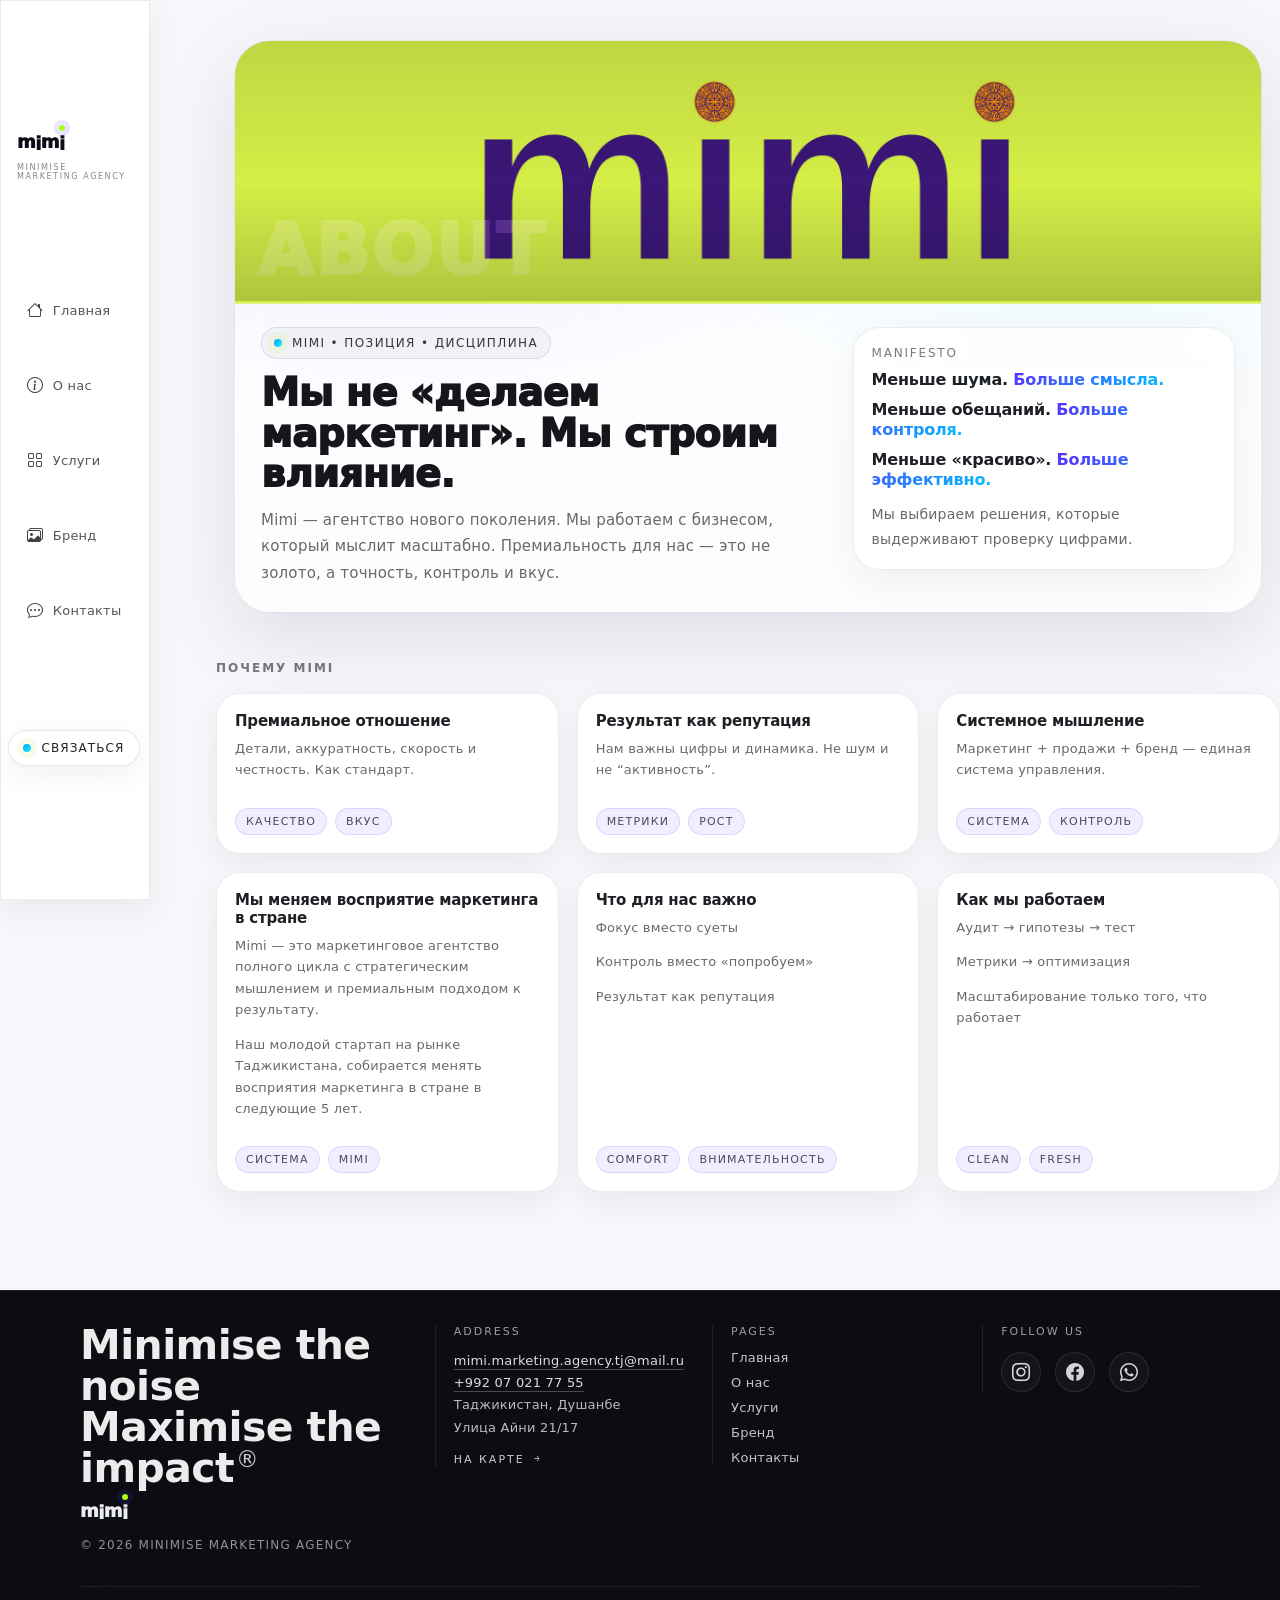
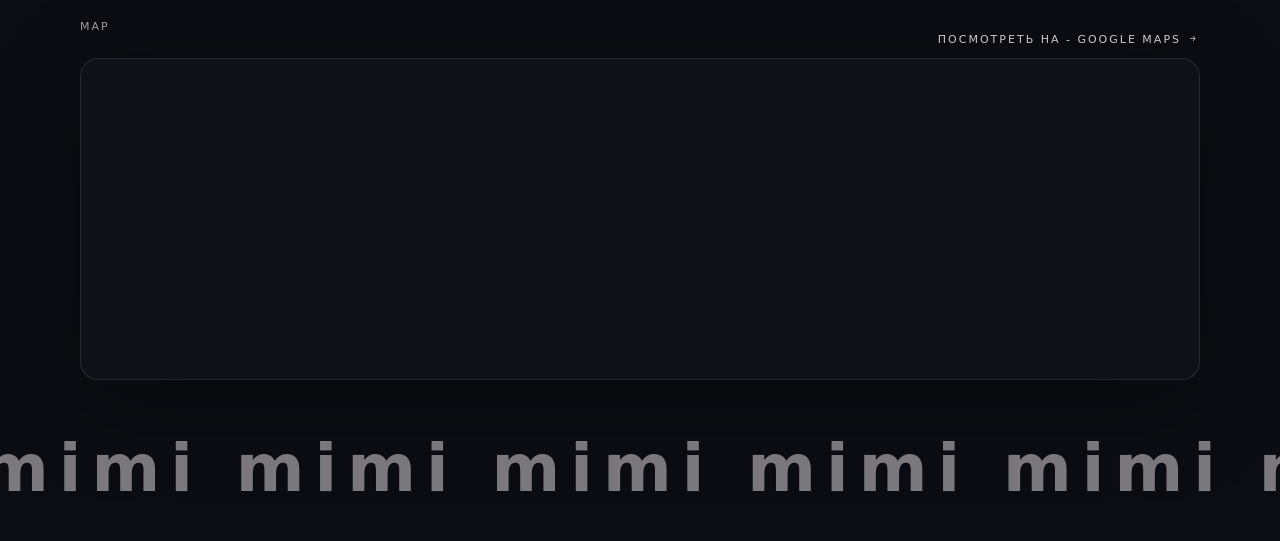
==== commit 33e3e4aa: "Add files via upload" ====
--- a/mimi - page/about.html
+++ b/mimi - page/about.html
@@ -201,26 +201,6 @@
               Mimi — агентство нового поколения. Мы работаем с бизнесом, который мыслит масштабно.
               Премиальность для нас — это не золото, а точность, контроль и вкус.
             </p>
-
-            <div class="split">
-              <div class="pane">
-                <h3>Что для нас важно</h3>
-                <ul>
-                  <li>Фокус вместо суеты</li>
-                  <li>Контроль вместо «попробуем»</li>
-                  <li>Результат как репутация</li>
-                </ul>
-              </div>
-              <div class="pane">
-                <h3>Как мы работаем</h3>
-                <ul>
-                  <li>Аудит → гипотезы → тест</li>
-                  <li>Метрики → оптимизация</li>
-                  <li>Масштабирование только того, что работает</li>
-                </ul>
-              </div>
-              
-            </div>
           </div>
 
           <aside class="manifesto">
@@ -236,6 +216,8 @@
       </div>
     </section>
 
+    
+
     <div class="section-head" data-reveal="zoom">
       <h2 class="section-title">Почему Mimi</h2>
     </div>
@@ -271,10 +253,34 @@
           <p class="t-sub">Mimi — это маркетинговое агентство полного цикла с стратегическим мышлением и премиальным подходом к результату.</p>
           <p class="t-sub">Наш молодой стартап на рынке Таджикистана,  собирается менять восприятия маркетинга в стране в следующие 5 лет.</p>
         </div>
-        <div class="chiprow"><span class="chip">система</span><span class="chip">контроль</span></div>
+        <div class="chiprow"><span class="chip">система</span><span class="chip">mimi</span></div>
+      </div>
+
+       <div class="tile">
+        <div>
+          <p class="t-title">Что для нас важно</p>
+          <p class="t-sub">Фокус вместо суеты</p>
+          <p class="t-sub">Контроль вместо «попробуем»</p>
+          <p class="t-sub">Результат как репутация</p>
+        </div>
+        <div class="chiprow"><span class="chip">comfort</span><span class="chip">внимательность</span></div>
+      </div>
+
+      <div class="tile">
+        <div>
+          <p class="t-title">Как мы работаем</p>
+          <p class="t-sub">Аудит → гипотезы → тест</p>
+          <p class="t-sub">Метрики → оптимизация</p>
+          <p class="t-sub">Масштабирование только того, что работает</p>
+        </div>
+        <div class="chiprow"><span class="chip">clean</span><span class="chip">fresh</span></div>
       </div>
     </section>
+
+    
   </main>
+
+
   </div>
 
 
--- a/mimi - page/mimi.css
+++ b/mimi - page/mimi.css
@@ -277,7 +277,7 @@
 .content{
   min-width: 0;
   padding: 0;
-  transform: translateX(-60px);
+  margin-left: -60px;
 }
 
 /* ====== Buttons ====== */
@@ -423,21 +423,9 @@
   width:100%;
   height:100%;
   object-fit: cover;
-  object-position: center 49%;
+  object-position: center 44%;
   filter: saturate(1.02) contrast(1.05);
-  transform: scale(1.02);
-}
-
-.hero-band::after{
-  content:"";
-  position:absolute;
-  inset:0;
-  background:
-    radial-gradient(900px 520px at 20% 20%, rgba(91,44,255,.22), transparent 55%),
-    radial-gradient(760px 460px at 90% 25%, rgba(0,194,255,.18), transparent 60%),
-    linear-gradient(180deg, rgba(2,6,23,.55), rgba(2,6,23,.10) 60%, rgba(2,6,23,.65));
-  z-index:1;
-  pointer-events:none;
+  transform: scale(1.2);
 }
 
 .hero-body{
@@ -552,6 +540,193 @@
 }
 .signal-note b{ color: rgba(11,13,18,.92); }
 
+/* ===============================
+   FAQ SECTION (SMOOTH OPEN)
+   =============================== */
+
+.faq-section{
+  max-width: 820px;
+  margin: 24px auto 0;
+  display: grid;
+  gap: 14px;
+}
+
+
+/* Карточка */
+.faq-item{
+  background: #fff;
+  border: 1px solid rgba(15,23,42,.08);
+  border-radius: 18px;
+  box-shadow: var(--shadow2);
+
+  overflow: hidden;
+
+  transition:
+    border-color .25s ease,
+    box-shadow .25s ease;
+}
+
+
+/* Заголовок */
+.faq-item summary{
+  list-style: none;
+  cursor: pointer;
+
+  padding: 18px 20px;
+
+  font-size: 15px;
+  font-weight: 700;
+  color: rgba(11,13,18,.92);
+
+  display: flex;
+  justify-content: space-between;
+  align-items: center;
+}
+
+.faq-item summary::-webkit-details-marker{
+  display: none;
+}
+
+
+/* Плюс */
+.faq-item summary::after{
+  content: "+";
+  font-size: 22px;
+  font-weight: 600;
+  color: var(--brand);
+
+  transition: transform .3s ease;
+}
+
+
+/* Контент */
+.faq-item p{
+  margin: 0;
+
+  padding: 0 20px;
+
+  font-size: 14px;
+  line-height: 1.7;
+  color: rgba(11,13,18,.68);
+
+  max-height: 0;
+  overflow: hidden;
+
+  transition:
+    max-height .45s cubic-bezier(.2,.8,.2,1),
+    padding .25s ease,
+    opacity .25s ease;
+
+  opacity: 0;
+}
+
+
+/* Когда открыт */
+.faq-item[open]{
+  border-color: rgba(91,44,255,.25);
+  box-shadow: var(--shadow);
+}
+
+.faq-item[open] summary::after{
+  transform: rotate(45deg);
+}
+
+.faq-item[open] p{
+  max-height: 500px; /* запас */
+  padding: 12px 20px 18px;
+  opacity: 1;
+}
+
+
+/* Hover */
+.faq-item:hover{
+  border-color: rgba(91,44,255,.18);
+}
+
+/* ===============================
+   X DIAGONAL BRAND (MIMI STYLE)
+   =============================== */
+
+.x-diagonal{
+  position: relative;
+  left: -67px;
+  width: 113%;
+  height: 65vh;
+  overflow: hidden;
+  margin-top: -100px;
+  z-index: -1;
+}
+
+
+/* Общая линия */
+.x-line{
+  position: absolute;
+
+  width: 160%;
+  left: -30%;
+  top: 50%;
+
+  display: flex;
+  align-items: center;
+  background: #3b1a73;
+  white-space: nowrap;
+}
+
+.x-line:nth-child(1){
+    background: #3b1a73;
+    color: #d9f25a;
+}
+.x-line:nth-child(2){
+    background: #d9f25a;
+    color: #3b1a73;
+}
+
+/* Текст */
+.x-text{
+  display: inline-block;
+
+  font-size: 36px;
+  font-weight: 900;
+  letter-spacing: 6px;
+  text-transform: lowercase;
+
+  padding: 26px 0;
+
+
+  animation: x-scroll 22s linear infinite;
+}
+
+
+/* Диагональ ↘ */
+.line-1{
+  transform: rotate(-12deg);
+  z-index: 2;
+}
+
+
+/* Диагональ ↗ */
+.line-2{
+  transform: rotate(12deg);
+  z-index: 1;
+}
+
+.line-2 .x-text{
+  animation-direction: reverse;
+  opacity: .85;
+}
+
+
+/* Анимация */
+@keyframes x-scroll{
+  from{
+    transform: translateX(0);
+  }
+
+  to{
+    transform: translateX(-50%);
+  }
+}
+
 /* ====== Tiles ====== */
 .tile{
   padding: 18px;
@@ -747,6 +922,7 @@
   -webkit-backdrop-filter: blur(12px);
   backdrop-filter: blur(12px);
   border-top: 1px solid rgba(15,23,42,.10);
+  will-change: transform;
 }
 
 .bottom-nav a{
@@ -1178,6 +1354,7 @@
   filter: saturate(1.02) contrast(1.04);
 }
 
+
 .office-shot:hover{
   transform: translateY(-3px);
   border-color: rgba(91,44,255,.22);
@@ -1202,9 +1379,9 @@
     grid-auto-rows: 16px;
     gap: 10px;
   }
-  .office-shot--hero{ grid-column: 1 / span 6; grid-row: span 18; }
-  .office-shot--a{ grid-column: 1 / span 3; grid-row: span 12; }
-  .office-shot--b{ grid-column: 4 / span 3; grid-row: span 12; }
+  .office-shot--hero{ grid-column: 1 / span 6; grid-row: span 16; }
+  .office-shot--a{ grid-column: 1 / span 6; grid-row: span 14; }
+  .office-shot--b{ grid-column: 1 / span 6; grid-row: span 12; }
 }
 
 
@@ -1232,6 +1409,22 @@
   .hero-body{ grid-template-columns: 1fr; }
   .grid-2{ grid-template-columns: 1fr; }
   .grid-3{ grid-template-columns: 1fr; }
+
+  .x-text{
+  display: inline-block;
+  font-size: 20px;
+}
+
+.x-diagonal{
+  position: relative;
+  width: 128%;
+  height: 65vh;
+  overflow: hidden;
+  transform: translateX(10px);
+  margin-top: -100px;
+  z-index: -1;
+}
+
 
   .brand-grid{
     grid-template-columns: repeat(6, 1fr);
